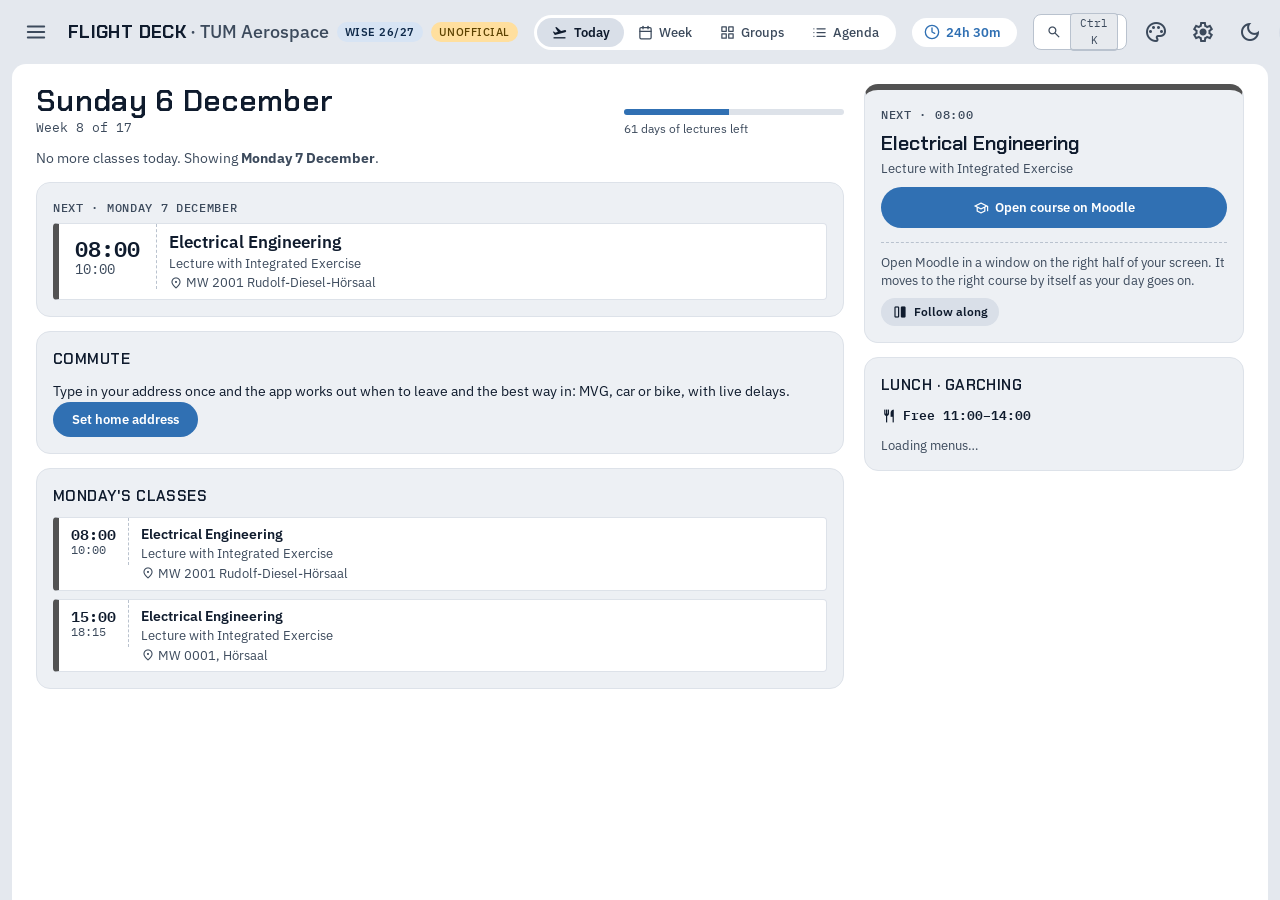
==== index.html @ c7319aaa "Add switchable app styles: Olympia '72, Orbit and Daylight Styles live in themes/, scoped to html[da" ====
<!DOCTYPE html>
<html lang="en">
<head>
  <meta charset="UTF-8">
  <meta name="viewport" content="width=device-width, initial-scale=1.0, viewport-fit=cover">
  <meta name="theme-color" content="#E4E8EE" media="(prefers-color-scheme: light)">
  <meta name="theme-color" content="#0B1220" media="(prefers-color-scheme: dark)">
  <title>Flight Deck · TUM Aerospace</title>
  <meta name="description" content="Unofficial, student-made schedule for TUM Aerospace 1st semester: TUMonline sync, live commute, Mensa and Moodle. Not affiliated with or endorsed by the Technical University of Munich.">
  <link rel="manifest" href="manifest.webmanifest">
  <link rel="icon" href="icon.svg" type="image/svg+xml">
  <link rel="apple-touch-icon" href="icon-192.png">
  <link rel="stylesheet" href="style.css">
  <link rel="stylesheet" href="themes/olympia.css">
  <link rel="stylesheet" href="themes/orbit.css">
  <link rel="stylesheet" href="themes/daylight.css">
  <script>
    // Apply the saved style and theme before first paint (app.js keeps them in sync afterwards)
    (function () {
      var fonts = {
        olympia: 'family=Hanken+Grotesk:wght@300;400;500;600;700;800',
        orbit: 'family=Syne:wght@500;600;700;800&family=Manrope:wght@400;500;600;700',
        daylight: 'family=Onest:wght@400;500;600;700;800'
      };
      var style = 'flightdeck', theme = null;
      try { style = localStorage.getItem('tum_calendar_style') || style; theme = localStorage.getItem('tum_calendar_theme'); } catch (e) {}
      if (!theme) theme = window.matchMedia && matchMedia('(prefers-color-scheme: dark)').matches ? 'dark' : 'light';
      document.documentElement.setAttribute('data-style', style);
      document.documentElement.setAttribute('data-theme', style === 'orbit' ? 'dark' : theme);
      if (fonts[style]) {
        var link = document.createElement('link');
        link.rel = 'stylesheet';
        link.href = 'https://fonts.googleapis.com/css2?' + fonts[style] + '&display=swap';
        link.setAttribute('data-style-fonts', style);
        document.head.appendChild(link);
      }
    })();
  </script>
  <!-- Chakra Petch (display), IBM Plex Sans (text), IBM Plex Mono (times) & Material Symbols -->
  <link rel="preconnect" href="https://fonts.googleapis.com">
  <link rel="preconnect" href="https://fonts.gstatic.com" crossorigin>
  <link href="https://fonts.googleapis.com/css2?family=Chakra+Petch:wght@500;600;700&family=IBM+Plex+Mono:wght@400;500;600&family=IBM+Plex+Sans:wght@400;500;600;700&display=swap" rel="stylesheet">
  <link rel="stylesheet" href="https://fonts.googleapis.com/css2?family=Material+Symbols+Outlined:opsz,wght,FILL,GRAD@20..48,100..700,0..1,-50..200" />
</head>
<body>

  <!-- Top App Bar -->
  <header class="app-header">
    <div class="header-left">
      <button class="icon-btn" id="toggleSidebarBtn" title="Main menu" aria-label="Toggle menu">
        <svg width="22" height="22" viewBox="0 0 24 24" fill="none" stroke="currentColor" stroke-width="2" stroke-linecap="round" stroke-linejoin="round">
          <line x1="3" y1="12" x2="21" y2="12"></line>
          <line x1="3" y1="6" x2="21" y2="6"></line>
          <line x1="3" y1="18" x2="21" y2="18"></line>
        </svg>
      </button>

      <div class="app-brand">
        <div class="app-title-group">
          <div class="app-title">
            <span class="app-title-text">Flight Deck<span class="title-extra"> · TUM Aerospace</span></span>
            <span class="semester-badge">WiSe 26/27</span>
            <span class="unofficial-badge" title="Student-made tool, not affiliated with or endorsed by TUM">Unofficial</span>
          </div>
          <div class="app-subtitle">B.Sc. Aerospace 1st Semester • Unofficial student planner, not affiliated with TUM</div>
        </div>
      </div>
    </div>

    <!-- Center View Switcher & Live Stats Pill -->
    <div class="header-center">
      <div class="view-tabs desktop-only">
        <button class="view-tab active" data-view="today">
          <span class="material-symbols-outlined icon-sm" aria-hidden="true">flight_takeoff</span>
          Today
        </button>
        <button class="view-tab" data-view="week">
          <svg width="15" height="15" viewBox="0 0 24 24" fill="none" stroke="currentColor" stroke-width="2" stroke-linecap="round" stroke-linejoin="round">
            <rect x="3" y="4" width="18" height="18" rx="2" ry="2"></rect>
            <line x1="16" y1="2" x2="16" y2="6"></line>
            <line x1="8" y1="2" x2="8" y2="6"></line>
            <line x1="3" y1="10" x2="21" y2="10"></line>
          </svg>
          Week
        </button>
        <button class="view-tab" data-view="matrix">
          <svg width="15" height="15" viewBox="0 0 24 24" fill="none" stroke="currentColor" stroke-width="2" stroke-linecap="round" stroke-linejoin="round">
            <rect x="3" y="3" width="7" height="7"></rect>
            <rect x="14" y="3" width="7" height="7"></rect>
            <rect x="14" y="14" width="7" height="7"></rect>
            <rect x="3" y="14" width="7" height="7"></rect>
          </svg>
          Groups
        </button>
        <button class="view-tab" data-view="agenda">
          <svg width="15" height="15" viewBox="0 0 24 24" fill="none" stroke="currentColor" stroke-width="2" stroke-linecap="round" stroke-linejoin="round">
            <line x1="8" y1="6" x2="21" y2="6"></line>
            <line x1="8" y1="12" x2="21" y2="12"></line>
            <line x1="8" y1="18" x2="21" y2="18"></line>
            <line x1="3" y1="6" x2="3.01" y2="6"></line>
            <line x1="3" y1="12" x2="3.01" y2="12"></line>
            <line x1="3" y1="18" x2="3.01" y2="18"></line>
          </svg>
          Agenda
        </button>
      </div>

      <button class="quick-stats-pill" id="quickStatsPill" type="button" title="Weekly class time · open summary" aria-label="Weekly class time, open summary">
        <div class="stats-time-highlight">
          <svg width="16" height="16" viewBox="0 0 24 24" fill="none" stroke="currentColor" stroke-width="2" stroke-linecap="round" stroke-linejoin="round">
            <circle cx="12" cy="12" r="10"></circle>
            <polyline points="12 6 12 12 16 14"></polyline>
          </svg>
          <span id="headerTotalHours">27h 30m</span>
        </div>
        <div class="stats-detail" id="headerSubStats">
          17 classes • 0h skipped
        </div>
      </button>
    </div>

    <!-- Right Action Buttons -->
    <div class="header-right">
      <button class="palette-btn desktop-only" id="paletteBtn" type="button" title="Search commands (Ctrl+K)">
        <span class="material-symbols-outlined icon-sm" aria-hidden="true">search</span><span class="pal-text">Jump to…</span><kbd>Ctrl K</kbd>
      </button>
      <button class="icon-btn" id="styleBtn" title="Change style" aria-label="Change style">
        <span class="material-symbols-outlined">palette</span>
      </button>
      <button class="icon-btn" id="settingsBtn" title="Settings" aria-label="Settings">
        <span class="material-symbols-outlined">settings</span>
      </button>
      <button class="icon-btn" id="themeToggleBtn" title="Toggle dark mode" aria-label="Toggle dark mode">
        <span class="material-symbols-outlined" id="themeIcon">dark_mode</span>
      </button>

      <button class="btn btn-outline" id="printBtn" title="Print or save as PDF">
        <svg width="15" height="15" viewBox="0 0 24 24" fill="none" stroke="currentColor" stroke-width="2" stroke-linecap="round" stroke-linejoin="round">
          <polyline points="6 9 6 2 18 2 18 9"></polyline>
          <path d="M6 18H4a2 2 0 0 1-2-2v-5a2 2 0 0 1 2-2h16a2 2 0 0 1 2 2v5a2 2 0 0 1-2 2h-2"></path>
          <rect x="6" y="14" width="12" height="8"></rect>
        </svg>
        <span class="btn-text">Print</span>
      </button>

      <button class="btn btn-primary" id="exportIcsBtn" title="Export .ics file to import into Google Calendar">
        <svg width="15" height="15" viewBox="0 0 24 24" fill="none" stroke="currentColor" stroke-width="2" stroke-linecap="round" stroke-linejoin="round">
          <path d="M21 15v4a2 2 0 0 1-2 2H5a2 2 0 0 1-2-2v-4"></path>
          <polyline points="7 10 12 15 17 10"></polyline>
          <line x1="12" y1="15" x2="12" y2="3"></line>
        </svg>
        <span class="btn-text">Export .ics</span>
      </button>
    </div>
  </header>

  <!-- App Body Layout -->
  <div class="app-body">
    <!-- Mobile Sidebar Backdrop Overlay -->
    <div class="sidebar-backdrop" id="sidebarBackdrop"></div>

    <!-- Left Sidebar: Controls & Calculator -->
    <aside class="app-sidebar collapsed" id="appSidebar">
      <div class="sidebar-content">

        <!-- Mobile Drawer Header -->
        <div class="sidebar-mobile-header">
          <div class="sidebar-mobile-title">
            <span class="material-symbols-outlined icon-sm">tune</span>
            Schedule Settings
          </div>
          <button class="icon-btn" id="closeSidebarBtn" title="Close menu" aria-label="Close menu">
            <span class="material-symbols-outlined">close</span>
          </button>
        </div>

        <!-- TUMonline connection -->
        <div class="side-card" data-tum-panel="compact"></div>

        <!-- Reset Schedule Action -->
        <div class="preset-section">
          <button class="btn btn-outline" id="resetScheduleBtn" title="Restore default settings and unskip all classes" style="width: 100%; justify-content: center; gap: 8px;">
            <span class="material-symbols-outlined icon-sm">restart_alt</span> Reset Schedule
          </button>
        </div>

        <!-- Live Time Calculator Card -->
        <div class="calculator-card">
          <div class="card-title">
            <span>Weekly Class Time</span>
            <svg width="16" height="16" viewBox="0 0 24 24" fill="none" stroke="currentColor" stroke-width="2" stroke-linecap="round" stroke-linejoin="round">
              <circle cx="12" cy="12" r="10"></circle>
              <polyline points="12 6 12 12 16 14"></polyline>
            </svg>
          </div>

          <div class="calc-headline">
            <span class="calc-hours-big" id="sideBigHours">27h 30m</span>
            <span class="calc-hours-unit">attending</span>
          </div>

          <div class="calc-substats">
            <div class="substat-item">
              <span class="substat-dot scheduled"></span>
              <span id="sideScheduledHours">27h 30m scheduled</span>
            </div>
            <div class="substat-item">
              <span class="substat-dot skipped"></span>
              <span id="sideSkippedHours">0h skipped</span>
            </div>
          </div>

          <!-- Color-coded course time share bar -->
          <div class="stacked-bar-container" id="courseStackedBar" title="Time distribution across courses">
            <!-- Dynamically populated -->
          </div>

          <p class="attendance-summary" id="attendanceSummary" hidden></p>

          <!-- Daily distribution pills -->
          <div class="day-hours-grid">
            <div class="day-hour-pill">
              <span class="day-hour-name">MON</span>
              <span class="day-hour-val" id="dayHours_Monday">5h 15m</span>
            </div>
            <div class="day-hour-pill">
              <span class="day-hour-name">TUE</span>
              <span class="day-hour-val" id="dayHours_Tuesday">6h 00m</span>
            </div>
            <div class="day-hour-pill">
              <span class="day-hour-name">WED</span>
              <span class="day-hour-val" id="dayHours_Wednesday">8h 00m</span>
            </div>
            <div class="day-hour-pill">
              <span class="day-hour-name">THU</span>
              <span class="day-hour-val" id="dayHours_Thursday">6h 45m</span>
            </div>
            <div class="day-hour-pill">
              <span class="day-hour-name">FRI</span>
              <span class="day-hour-val" id="dayHours_Friday">1h 30m</span>
            </div>
          </div>

          <!-- Campus location hint -->
          <div class="campus-notice-box">
            <svg width="16" height="16" viewBox="0 0 24 24" fill="none" stroke="currentColor" stroke-width="2" stroke-linecap="round" stroke-linejoin="round">
              <circle cx="12" cy="12" r="10"></circle>
              <line x1="12" y1="8" x2="12" y2="12"></line>
              <line x1="12" y1="16" x2="12.01" y2="16"></line>
            </svg>
            <div>
              <strong>Week shown:</strong> hours count the week open in the Week view, without cancelled sessions. Monday is in <em>Garching</em>, Tuesday to Friday in <em>Ottobrunn</em>.
            </div>
          </div>
        </div>

        <!-- Choose Your Groups Section -->
        <div>
          <div class="sidebar-section-title">
            <span>Choose Your Groups</span>
            <label style="font-size:11px; font-weight:normal; display:flex; align-items:center; gap:5px; cursor:pointer;" title="Show non-selected group slots as translucent ghost cards">
              <input type="checkbox" id="ghostGroupsToggle" checked>
              Show all options
            </label>
          </div>
          <div class="group-chooser-card" id="groupChoosersList">
            <!-- Dynamically populated with dropdowns for Math, Comp Foundations, CAD/TD, Mech -->
          </div>
        </div>

        <!-- Squad -->
        <div>
          <div class="sidebar-section-title"><span>Squad</span></div>
          <div class="side-card" id="squadPanel"></div>
        </div>

        <!-- Unofficial disclaimer -->
        <p class="unofficial-disclaimer">
          <strong>Unofficial tool.</strong> Made by a student; not affiliated with or endorsed by the Technical University of Munich. Times and rooms are copied from the published timetable PDF and may be outdated or wrong — always check TUMonline for the official schedule.
        </p>


      </div>
    </aside>

    <!-- Main Viewport -->
    <main class="calendar-main">
      <!-- Today dashboard -->
      <div class="today-view" id="todayContainer">
        <div class="today-main">
          <header class="today-head" id="todayHead"></header>
          <section class="today-hero" id="todayHero" hidden aria-label="Where you are in the day"></section>
          <section class="card alert-card" id="todayAlerts" hidden aria-label="Changes today"></section>
          <section class="card next-card" id="todayNext" aria-label="Next class"></section>
          <section class="card leave-card" id="todayLeave" aria-label="Commute"></section>
          <section class="card board-card" id="todayBoard" hidden aria-label="Live departures"></section>
          <section class="card" id="todayTimeline" aria-label="Classes of the day"></section>
        </div>
        <aside class="today-side">
          <section class="card moodle-card" id="todayMoodle" aria-label="Moodle for this class"></section>
          <section class="card lunch-card" id="todayLunch" aria-label="Lunch"></section>
        </aside>
      </div>

      <!-- Filled in just before printing; hidden on screen -->
      <div class="print-header" id="printHeader" aria-hidden="true"></div>

      <!-- Reminder that this is a generic week, not a live timetable -->
      <div class="schedule-notice" id="scheduleNotice" role="note">
        <span class="material-symbols-outlined schedule-notice-icon" aria-hidden="true">event_busy</span>
        <p class="schedule-notice-text">
          <strong>From the timetable PDF, not your live schedule.</strong>
          Holidays are left out, but cancellations and room changes aren't shown.
          <button class="link-btn" type="button" data-open-settings="set-tum">Connect TUMonline</button> to see them.
        </p>
        <button class="icon-btn schedule-notice-close" id="scheduleNoticeClose" type="button" title="Hide until your next visit" aria-label="Hide this notice until your next visit">
          <span class="material-symbols-outlined">close</span>
        </button>
      </div>


      <!-- Week View -->
      <div class="week-grid-container" id="weekViewContainer">
        <div class="week-toolbar" data-week-toolbar></div>
        <!-- Mobile Day Quick Navigation Bar -->
        <div class="mobile-day-bar" id="mobileDayBar" role="tablist" aria-label="Days of the week"></div>
        <div class="mobile-day-summary" id="mobileDaySummary"></div>

        <!-- Scrollable Time Area with Sticky Header -->
        <div class="calendar-scroll-area" id="calendarScrollArea">
          <div class="calendar-grid-wrapper">
            <!-- Sticky Week Day Headers -->
            <div class="calendar-days-header">
              <div class="time-ruler-corner">
                <span class="gmt-pill">GMT+2</span>
              </div>
              <div class="day-header-cell">
                <span class="day-name">MON</span>
                <span class="day-campus-chip garching"><span class="material-symbols-outlined icon-xs">directions_bus</span> Garching</span>
              </div>
              <div class="day-header-cell">
                <span class="day-name">TUE</span>
                <span class="day-campus-chip ottobrunn"><span class="material-symbols-outlined icon-xs">rocket_launch</span> Ottobrunn</span>
              </div>
              <div class="day-header-cell">
                <span class="day-name">WED</span>
                <span class="day-campus-chip ottobrunn"><span class="material-symbols-outlined icon-xs">rocket_launch</span> Ottobrunn</span>
              </div>
              <div class="day-header-cell">
                <span class="day-name">THU</span>
                <span class="day-campus-chip ottobrunn"><span class="material-symbols-outlined icon-xs">rocket_launch</span> Ottobrunn</span>
              </div>
              <div class="day-header-cell">
                <span class="day-name">FRI</span>
                <span class="day-campus-chip ottobrunn"><span class="material-symbols-outlined icon-xs">rocket_launch</span> Ottobrunn</span>
              </div>
            </div>

            <!-- Calendar Grid Body (Time Ruler + 5 Days Columns) -->
            <div class="calendar-grid-body">
              <!-- Left Hour Ruler (08:00 to 19:00) -->
              <div class="time-ruler">
                <div class="time-slot-label"><span class="time-slot-text">08:00</span></div>
                <div class="time-slot-label"><span class="time-slot-text">09:00</span></div>
                <div class="time-slot-label"><span class="time-slot-text">10:00</span></div>
                <div class="time-slot-label"><span class="time-slot-text">11:00</span></div>
                <div class="time-slot-label"><span class="time-slot-text">12:00</span></div>
                <div class="time-slot-label"><span class="time-slot-text">13:00</span></div>
                <div class="time-slot-label"><span class="time-slot-text">14:00</span></div>
                <div class="time-slot-label"><span class="time-slot-text">15:00</span></div>
                <div class="time-slot-label"><span class="time-slot-text">16:00</span></div>
                <div class="time-slot-label"><span class="time-slot-text">17:00</span></div>
                <div class="time-slot-label"><span class="time-slot-text">18:00</span></div>
                <div class="time-slot-label"><span class="time-slot-text">19:00</span></div>
              </div>

              <!-- Day Columns Grid -->
              <div class="days-grid" id="daysGrid">
                <!-- Columns and event cards dynamically rendered here -->
              </div>
            </div>
          </div>
        </div>
      </div>

      <!-- Group Matrix View -->
      <div class="group-matrix-view" id="groupMatrixContainer" style="display: none;">
        <div class="matrix-header">
          <h2 class="matrix-title">Choose your groups</h2>
          <p class="matrix-subtitle">
            Tap a group to switch to it. Overlaps are checked against the rest of your schedule.
          </p>
        </div>
        <section class="autopilot" id="autopilotPanel" aria-label="Autopilot group optimizer"></section>
        <!-- Dynamically rendered matrix blocks -->
      </div>

      <!-- Agenda View -->
      <div class="agenda-view" id="agendaContainer" style="display: none;">
        <!-- Dynamically rendered chronological list -->
      </div>

    </main>
  </div>

  <!-- Event Detail Modal -->
  <div class="modal-overlay" id="eventModal">
    <div class="modal-card">
      <div class="modal-drag-handle" aria-hidden="true"></div>
      <div class="modal-header-bar" id="modalHeaderBar"></div>
      <div class="modal-content">
        <div class="modal-top-row">
          <div>
            <h3 class="modal-event-title" id="modalEventTitle">Course Title</h3>
            <span class="modal-event-type" id="modalEventTypeBadge">Lecture</span>
            <button class="modal-link" id="modalGroupsLink" type="button" hidden>See all groups</button>
          </div>
          <button class="icon-btn" id="modalCloseBtn" aria-label="Close dialog">
            <svg width="20" height="20" viewBox="0 0 24 24" fill="none" stroke="currentColor" stroke-width="2" stroke-linecap="round" stroke-linejoin="round">
              <line x1="18" y1="6" x2="6" y2="18"></line>
              <line x1="6" y1="6" x2="18" y2="18"></line>
            </svg>
          </button>
        </div>

        <div class="modal-info-list">
          <div class="modal-info-row">
            <svg class="modal-info-icon" viewBox="0 0 24 24" fill="none" stroke="currentColor" stroke-width="2">
              <circle cx="12" cy="12" r="10"></circle>
              <polyline points="12 6 12 12 16 14"></polyline>
            </svg>
            <div class="modal-info-text">
              <span class="modal-info-label">Date & Time</span>
              <span id="modalTimeInfo">Monday, 08:00 – 10:00 (120 min)</span>
            </div>
          </div>

          <div class="modal-info-row" id="modalRoomRow">
            <svg class="modal-info-icon" viewBox="0 0 24 24" fill="none" stroke="currentColor" stroke-width="2">
              <path d="M21 10c0 7-9 13-9 13s-9-6-9-13a9 9 0 0 1 18 0z"></path>
              <circle cx="12" cy="10" r="3"></circle>
            </svg>
            <div class="modal-info-text">
              <span class="modal-info-label">Room & Campus</span>
              <span id="modalRoomInfo">MW 2001 Rudolf-Diesel-Hörsaal</span>
              <small style="color:var(--text-secondary);" id="modalCampusInfo">Garching Campus</small>
            </div>
          </div>

          <div class="modal-info-row">
            <svg class="modal-info-icon" viewBox="0 0 24 24" fill="none" stroke="currentColor" stroke-width="2">
              <path d="M20 21v-2a4 4 0 0 0-4-4H8a4 4 0 0 0-4 4v2"></path>
              <circle cx="12" cy="7" r="4"></circle>
            </svg>
            <div class="modal-info-text">
              <span class="modal-info-label">Lecturer / Instructor</span>
              <span id="modalLecturerInfo">Prof. Herzog</span>
            </div>
          </div>

          <div class="modal-info-row" id="modalMoodleRow">
            <a id="modalMoodleLink" class="modal-moodle-card" href="#" target="_blank" rel="noopener">
              <span class="modal-moodle-icon" aria-hidden="true"><span class="material-symbols-outlined">school</span></span>
              <span class="modal-moodle-text">
                <span class="modal-moodle-title">Moodle course page</span>
                <span class="modal-moodle-sub">Slides, exercise sheets &amp; announcements</span>
              </span>
              <span class="material-symbols-outlined modal-moodle-arrow" aria-hidden="true">open_in_new</span>
            </a>
          </div>

          <p class="modal-check-note" id="modalCheckNote">
            <span class="material-symbols-outlined icon-sm" aria-hidden="true">event_busy</span>
            <span>Check TUMonline before you go: this slot may be cancelled, moved or fall on a holiday.</span>
          </p>

          <div class="modal-info-row" id="modalConflictRow" style="display:none;">
            <!-- Overlap alert injected dynamically -->
          </div>
        </div>

        <!-- Alternative-group picker (shown when an "other group" card is opened) -->
        <div class="modal-choices" id="modalChoices"></div>
      </div>

      <div class="modal-actions">
        <button class="btn btn-outline" id="modalSkipBtn">
          Skip this class
        </button>
      </div>
    </div>
  </div>

  <!-- Mobile Bottom Navigation Bar (Material Design 3) -->
  <nav class="mobile-bottom-nav" id="mobileBottomNav" aria-label="Mobile Navigation">
    <button class="mobile-nav-item active" data-view="today" aria-label="Today">
      <div class="mobile-nav-icon"><span class="material-symbols-outlined" aria-hidden="true">flight_takeoff</span></div>
      <span class="mobile-nav-label">Today</span>
    </button>
    <button class="mobile-nav-item" data-view="week" aria-label="Week Grid">
      <div class="mobile-nav-icon">
        <svg width="22" height="22" viewBox="0 0 24 24" fill="none" stroke="currentColor" stroke-width="2" stroke-linecap="round" stroke-linejoin="round">
          <rect x="3" y="4" width="18" height="18" rx="2" ry="2"></rect>
          <line x1="16" y1="2" x2="16" y2="6"></line>
          <line x1="8" y1="2" x2="8" y2="6"></line>
          <line x1="3" y1="10" x2="21" y2="10"></line>
        </svg>
      </div>
      <span class="mobile-nav-label">Week</span>
    </button>
    <button class="mobile-nav-item" data-view="matrix" aria-label="Choose groups">
      <div class="mobile-nav-icon">
        <svg width="22" height="22" viewBox="0 0 24 24" fill="none" stroke="currentColor" stroke-width="2" stroke-linecap="round" stroke-linejoin="round">
          <rect x="3" y="3" width="7" height="7"></rect>
          <rect x="14" y="3" width="7" height="7"></rect>
          <rect x="14" y="14" width="7" height="7"></rect>
          <rect x="3" y="14" width="7" height="7"></rect>
        </svg>
      </div>
      <span class="mobile-nav-label">Groups</span>
    </button>
    <button class="mobile-nav-item" data-view="agenda" aria-label="Weekly Agenda">
      <div class="mobile-nav-icon">
        <svg width="22" height="22" viewBox="0 0 24 24" fill="none" stroke="currentColor" stroke-width="2" stroke-linecap="round" stroke-linejoin="round">
          <line x1="8" y1="6" x2="21" y2="6"></line>
          <line x1="8" y1="12" x2="21" y2="12"></line>
          <line x1="8" y1="18" x2="21" y2="18"></line>
          <line x1="3" y1="6" x2="3.01" y2="6"></line>
          <line x1="3" y1="12" x2="3.01" y2="12"></line>
          <line x1="3" y1="18" x2="3.01" y2="18"></line>
        </svg>
      </div>
      <span class="mobile-nav-label">Agenda</span>
    </button>
  </nav>

  <!-- Toast Notification Container -->
  <div class="toast-container" id="toastContainer"></div>

  <!-- Settings sheet -->
  <dialog class="sheet" id="settingsDialog" aria-labelledby="settingsTitle">
    <form method="dialog" class="sheet-head">
      <h2 id="settingsTitle">Settings</h2>
      <button class="icon-btn" aria-label="Close settings"><span class="material-symbols-outlined">close</span></button>
    </form>
    <div class="sheet-body">
      <section class="set-section" id="set-look">
        <h3>Style</h3>
        <div class="style-picker" id="stylePicker" role="radiogroup" aria-label="App style"></div>
      </section>

      <section class="set-section" id="set-tum">
        <h3>TUMonline</h3>
        <div data-tum-panel="full"></div>
      </section>

      <section class="set-section" id="set-commute">
        <h3>Commute</h3>
        <label class="field">
          <span>Home address</span>
          <input id="homeSearch" type="search" placeholder="Street and number, or a stop" autocomplete="off" spellcheck="false">
        </label>
        <div class="result-list" id="homeResults" role="listbox" aria-label="Address suggestions"></div>
        <p class="home-current" id="homeCurrent"></p>
        <fieldset class="field-row">
          <legend>Compare</legend>
          <label class="check"><input type="checkbox" id="mode-mvg"> MVG</label>
          <label class="check"><input type="checkbox" id="mode-car"> Car</label>
          <label class="check"><input type="checkbox" id="mode-bike"> Bike</label>
        </fieldset>
        <p class="field-note" id="roadModesNote">Car and bike times with live traffic need the Worker below, with a TomTom key.</p>
        <label class="field field-inline">
          <span>Be at the room</span>
          <input id="arriveEarly" type="number" min="0" max="30" inputmode="numeric"> <span>min early</span>
        </label>
      </section>

      <section class="set-section" id="set-mensa">
        <h3>Mensa</h3>
        <label class="field">
          <span>Diet</span>
          <select id="dietSelect">
            <option value="all">Everything</option>
            <option value="vegetarian">Vegetarian</option>
            <option value="vegan">Vegan</option>
            <option value="nopork">No pork</option>
          </select>
        </label>
        <label class="field">
          <span>Favourite dishes</span>
          <input id="favouritesInput" placeholder="schnitzel, curry, tiramisu">
        </label>
        <p class="field-note">Favourites are starred, and you'll see which day they're on next.</p>
      </section>

      <section class="set-section" id="set-live">
        <h3>Worker</h3>
        <p class="field-note">Your own free Cloudflare Worker (see README) adds Mensa Ottobrunn's menu, car and bike times with live traffic, and a calendar subscription with "leave now" alerts.</p>
        <label class="field">
          <span>Worker URL</span>
          <input id="workerUrlInput" type="url" placeholder="https://tum-flight-deck.you.workers.dev" spellcheck="false">
        </label>
        <div id="feedPanel"></div>
      </section>

      <section class="set-section" id="set-notify">
        <h3>Reminders</h3>
        <p class="field-note" id="notifyStatus"></p>
        <button class="btn btn-outline btn-sm" type="button" id="notifyBtn">Turn on reminders</button>
      </section>

      <section class="set-section" id="set-you">
        <h3>You</h3>
        <label class="field">
          <span>Name on your squad link</span>
          <input id="nameInput" maxlength="40" placeholder="First name">
        </label>
      </section>
    </div>
  </dialog>

  <!-- Command palette -->
  <dialog class="palette" id="paletteDialog" aria-label="Command palette">
    <input type="search" placeholder="Jump to a view, course, room or group…" aria-controls="paletteList" autocomplete="off" spellcheck="false">
    <ul id="paletteList" role="listbox"></ul>
    <p class="palette-foot"><kbd>↑</kbd><kbd>↓</kbd> move · <kbd>Enter</kbd> run · <kbd>1–4</kbd> views · <kbd>←</kbd><kbd>→</kbd> weeks</p>
  </dialog>

  <!-- Scripts: data and pure logic first, then UI -->
  <script src="data.js"></script>
  <script src="calendar.js"></script>
  <script src="services.js"></script>
  <script src="optimizer.js"></script>
  <script src="squad.js"></script>
  <script src="settings.js"></script>
  <script src="today.js"></script>
  <script src="palette.js"></script>
  <script src="app.js"></script>
</body>
</html>
---- style.css ----
/* ==========================================================================
   "Flight Deck" theme for the TUM Aerospace schedule
   Instrument-panel greys and ink, TUM blue for action, caution amber for
   anything that needs you (conflicts, changes, "leave now"). Classes are
   flight progress strips; transit is a split-flap departure board.
   Chakra Petch (display, sparingly), IBM Plex Sans (text), IBM Plex Mono (times).
   ========================================================================== */

:root {
  /* M3 Colour Roles - Light */
  --md-primary: #3070B3;
  --md-primary-hover: #245C98;
  --md-on-primary: #FFFFFF;
  --md-primary-container: #D7E4F4;
  --md-on-primary-container: #0F2A4A;

  --md-secondary-container: #D9DFE8;
  --md-on-secondary-container: #0F1B2D;

  --md-success: #2E6B30;
  --md-success-container: #C8EFC0;
  --md-on-success-container: #1E5321;

  --md-warning: #7A5900;
  --md-warning-container: #FFDF9E;
  --md-on-warning-container: #5C4200;

  --md-error: #BA1A1A;
  --md-on-error: #FFFFFF;
  --md-error-container: #FFDAD6;
  --md-on-error-container: #93000A;

  /* Surfaces & Borders (tonal surface containers) */
  --bg-page: #E4E8EE;
  --bg-surface: #FFFFFF;
  --bg-sidebar: #EDF0F4;
  --bg-header: #E4E8EE;
  --bg-chrome: #E4E8EE;
  --surface-high: #E7EAEE;
  --bg-hover: rgba(48, 112, 179, 0.08);
  --bg-pressed: rgba(48, 112, 179, 0.14);
  --border-light: #B9C2CE;
  --border-subtle: #DDE2E9;
  --border-focus: #3070B3;
  --inverse-surface: #0F1B2D;
  --inverse-on-surface: #EFF0F7;
  --inverse-primary: #A8C8FF;
  --scrim: rgba(25, 28, 32, 0.4);

  /* Typography Colors */
  --text-primary: #0F1B2D;
  --text-secondary: #3C4A5C;
  --text-tertiary: #6B778A;
  --text-link: #3070B3;

  /* Skipped and Ghost cards */
  --card-skipped-bg: #EEF1F4;
  --card-ghost-bg: #FFFFFF;
  --event-badge-bg: rgba(255, 255, 255, 0.7);

  /* Course Color Tokens (Light Mode - Soft Pastels with WCAG AAA Contrast) */
  --c-math-lecture: #D5E8C8;
  --c-math-exercise: #EDF5E7;
  --c-math-text: #1B3B0C;
  --c-math-border: #548235;

  --c-mech-lecture: #C2D2ED;
  --c-mech-exercise: #DDE6F5;
  --c-mech-text: #0F2440;
  --c-mech-border: #305496;

  --c-cf-lecture: #FFE8A3;
  --c-cf-exercise: #FFF2C6;
  --c-cf-text: #402A00;
  --c-cf-border: #B8860B;

  --c-ee-lecture: #D9D9D9;
  --c-ee-exercise: #ECECEC;
  --c-ee-text: #1A1A1A;
  --c-ee-border: #525252;

  --c-cad-lecture: #FFB8B8;
  --c-cad-exercise: #FFE2E2;
  --c-cad-text: #4D0505;
  --c-cad-border: #C00000;

  --c-aero_mat-lecture: #DFD8EC;
  --c-aero_mat-exercise: #EDE8F5;
  --c-aero_mat-text: #2C114D;
  --c-aero_mat-border: #7030A0;

  --c-intro_aero-lecture: #FDEEE5;
  --c-intro_aero-exercise: #FDF3ED;
  --c-intro_aero-text: #4E2400;
  --c-intro_aero-border: #C65911;

  /* Elevations (M3 leans on surface tone; shadows stay soft) */
  --shadow-1: 0 1px 2px rgba(25, 28, 32, 0.10), 0 1px 3px 1px rgba(25, 28, 32, 0.06);
  --shadow-2: 0 2px 4px rgba(25, 28, 32, 0.10), 0 4px 10px 2px rgba(25, 28, 32, 0.08);
  --shadow-modal: 0 8px 24px rgba(25, 28, 32, 0.14), 0 2px 6px rgba(25, 28, 32, 0.08);

  /* Dimensions */
  --header-height: 64px;
  --sidebar-width: 330px;
  --hour-height: 56px;
  --day-header-height: 64px;
  --time-col-width: 58px;
  --bottom-nav-height: 60px;

  /* Radii (M3 shape scale) */
  --radius-xs: 4px;
  --radius-sm: 8px;
  --radius-md: 10px;
  --radius-lg: 14px;
  --radius-pill: 9999px;

  --font-family: "IBM Plex Sans", system-ui, -apple-system, "Segoe UI", Helvetica, Arial, sans-serif;
  --font-display: "Chakra Petch", "IBM Plex Sans", system-ui, sans-serif;
  --font-mono: "IBM Plex Mono", ui-monospace, "SFMono-Regular", Menlo, monospace;

  /* Flight Deck accents */
  --fd-ink: #0F1B2D;
  --fd-amber: #F2A900;
  --fd-amber-soft: #FFF1C7;
  --fd-on-amber: #4A3300;
  --fd-red: #D64545;
  --fd-red-soft: #FBE1E1;
  --fd-green: #2E7D4F;
  --fd-green-soft: #DDF1E4;
  --fd-board: #0F1B2D;
  --fd-board-cell: #1A2940;
  --fd-board-text: #F5F1E6;
}

[data-theme="dark"] {
  color-scheme: dark;

  /* M3 Colour Roles - Dark */
  --md-primary: #7FB2E8;
  --md-primary-hover: #A3C8F0;
  --md-on-primary: #06203D;
  --md-primary-container: #1B3A5E;
  --md-on-primary-container: #D7E4F4;

  --md-secondary-container: #1E2A3D;
  --md-on-secondary-container: #E6EBF2;

  --md-success: #9AD58F;
  --md-success-container: #14501A;
  --md-on-success-container: #C8EFC0;

  --md-warning: #F5BF48;
  --md-warning-container: #5C4200;
  --md-on-warning-container: #FFDF9E;

  --md-error: #FFB4AB;
  --md-on-error: #690005;
  --md-error-container: #93000A;
  --md-on-error-container: #FFDAD6;

  /* Surfaces & Borders */
  --bg-page: #0B1220;
  --bg-surface: #111A2A;
  --bg-sidebar: #0E1626;
  --bg-header: #0B1220;
  --bg-chrome: #0B1220;
  --surface-high: #1A2538;
  --bg-hover: rgba(168, 200, 255, 0.08);
  --bg-pressed: rgba(168, 200, 255, 0.14);
  --border-light: #2C3A50;
  --border-subtle: #1C2738;
  --border-focus: #7FB2E8;
  --inverse-surface: #E2E2E9;
  --inverse-on-surface: #2E3036;
  --inverse-primary: #3070B3;
  --scrim: rgba(0, 0, 0, 0.6);

  /* Typography Colors */
  --text-primary: #E6EBF2;
  --text-secondary: #A9B4C4;
  --text-tertiary: #7A8699;
  --text-link: #7FB2E8;

  /* Skipped and Ghost cards */
  --card-skipped-bg: #141E30;
  --card-ghost-bg: #111A2A;
  --event-badge-bg: rgba(0, 0, 0, 0.35);

  /* Course Color Tokens (Dark Mode - dark tinted fills, pastel text, tonal accents) */
  --c-math-lecture: #20351b;
  --c-math-exercise: #182814;
  --c-math-text: #d5e8c8;
  --c-math-border: #9AD58F;

  --c-mech-lecture: #1b2a40;
  --c-mech-exercise: #152030;
  --c-mech-text: #c2d2ed;
  --c-mech-border: #A8C8FF;

  --c-cf-lecture: #3b2e0e;
  --c-cf-exercise: #2c230a;
  --c-cf-text: #ffe8a3;
  --c-cf-border: #F5BF48;

  --c-ee-lecture: #2E3036;
  --c-ee-exercise: #232529;
  --c-ee-text: #E2E2E9;
  --c-ee-border: #C4C6D0;

  --c-cad-lecture: #3e1b1b;
  --c-cad-exercise: #2f1414;
  --c-cad-text: #ffb8b8;
  --c-cad-border: #FFB4AB;

  --c-aero_mat-lecture: #2d223c;
  --c-aero_mat-exercise: #221a2e;
  --c-aero_mat-text: #dfd8ec;
  --c-aero_mat-border: #D7BAFF;

  --c-intro_aero-lecture: #3d2618;
  --c-intro_aero-exercise: #2e1d12;
  --c-intro_aero-text: #fdeee5;
  --c-intro_aero-border: #FFB68A;

  /* Elevations */
  --shadow-1: 0 1px 2px rgba(0, 0, 0, 0.4), 0 1px 3px 1px rgba(0, 0, 0, 0.2);
  --shadow-2: 0 2px 6px rgba(0, 0, 0, 0.45), 0 4px 10px 2px rgba(0, 0, 0, 0.25);
  --shadow-modal: 0 8px 24px rgba(0, 0, 0, 0.5), 0 2px 6px rgba(0, 0, 0, 0.3);

  --fd-amber: #FFC24A;
  --fd-amber-soft: #3A2C08;
  --fd-on-amber: #FFE4A3;
  --fd-red: #FF7A7A;
  --fd-red-soft: #3A1518;
  --fd-green: #6FD39A;
  --fd-green-soft: #12301F;
  --fd-board: #060B14;
  --fd-board-cell: #121D30;
}

/* Reset & Basics */
*, *::before, *::after {
  box-sizing: border-box;
  margin: 0;
  padding: 0;
}

body {
  font-family: var(--font-family);
  background-color: var(--bg-page);
  color: var(--text-primary);
  line-height: 1.5;
  font-size: 14px;
  overflow: hidden;
  height: 100vh;
  height: 100dvh;
  display: flex;
  flex-direction: column;
  -webkit-font-smoothing: antialiased;
  touch-action: manipulation;
}

/* App Header */
.app-header {
  height: var(--header-height);
  background: var(--bg-chrome);
  display: flex;
  align-items: center;
  justify-content: space-between;
  padding: 0 16px;
  gap: 16px;
  z-index: 50;
  flex-shrink: 0;
}

.header-left {
  display: flex;
  align-items: center;
  gap: 12px;
}

.icon-btn {
  background: transparent;
  border: none;
  cursor: pointer;
  width: 40px;
  height: 40px;
  border-radius: var(--radius-pill);
  display: inline-flex;
  align-items: center;
  justify-content: center;
  color: var(--text-secondary);
  transition: background-color 0.15s ease, color 0.15s ease;
}

.icon-btn[hidden] {
  display: none;
}

.icon-btn:hover {
  background-color: var(--bg-hover);
  color: var(--text-primary);
}

.icon-btn:active {
  background-color: var(--bg-pressed);
}

.app-brand {
  display: flex;
  align-items: center;
  gap: 10px;
  user-select: none;
}

.app-title-group {
  display: flex;
  flex-direction: column;
}

.app-title {
  white-space: nowrap;
  font-size: 18px;
  font-weight: 600;
  color: var(--text-primary);
  letter-spacing: -0.2px;
  display: flex;
  align-items: center;
  gap: 8px;
}

.semester-badge {
  font-size: 11px;
  font-weight: 600;
  color: var(--md-on-primary-container);
  background: var(--md-primary-container);
  padding: 2px 8px;
  border-radius: var(--radius-pill);
  text-transform: uppercase;
  letter-spacing: 0.5px;
}

.unofficial-badge {
  font-size: 11px;
  font-weight: 500;
  color: var(--md-on-warning-container);
  background: var(--md-warning-container);
  padding: 2px 8px;
  border-radius: var(--radius-pill);
  text-transform: uppercase;
  letter-spacing: 0.5px;
  white-space: nowrap;
  cursor: help;
}

.unofficial-disclaimer {
  margin: 0;
  padding: 10px 12px;
  font-size: 11.5px;
  line-height: 1.5;
  color: var(--text-secondary);
  border: 1px dashed var(--border-light);
  border-radius: var(--radius-sm);
}

.unofficial-disclaimer strong {
  color: var(--text-primary);
}

.app-subtitle {
  font-size: 12px;
  color: var(--text-secondary);
}

/* Header Middle - View Nav & Stats pill */
.header-center {
  display: flex;
  align-items: center;
  gap: 16px;
}

.view-tabs {
  display: flex;
  background: var(--bg-surface);
  border-radius: var(--radius-pill);
  padding: 3px;
}

.view-tab {
  border: none;
  background: transparent;
  padding: 6px 14px;
  font-size: 13px;
  font-weight: 500;
  color: var(--text-secondary);
  border-radius: var(--radius-pill);
  cursor: pointer;
  display: flex;
  align-items: center;
  gap: 6px;
  font-family: inherit;
  transition: all 0.15s ease;
}

.view-tab:hover {
  color: var(--text-primary);
}

.view-tab.active {
  background: var(--md-secondary-container);
  color: var(--md-on-secondary-container);
  font-weight: 600;
}

.quick-stats-pill {
  font-family: inherit;
  color: var(--text-primary);
  cursor: pointer;
  white-space: nowrap;
  display: flex;
  align-items: center;
  gap: 10px;
  background: var(--bg-surface);
  border: none;
  border-radius: var(--radius-pill);
  padding: 6px 16px 6px 12px;
  font-size: 13px;
  font-variant-numeric: tabular-nums;
}

.stats-time-highlight {
  font-weight: 600;
  color: var(--md-primary);
  display: flex;
  align-items: center;
  gap: 6px;
}

.stats-detail {
  color: var(--text-secondary);
  font-size: 12px;
  border-left: 1px solid var(--border-light);
  padding-left: 10px;
}

/* Header Right - Actions */
.header-right {
  display: flex;
  align-items: center;
  gap: 10px;
}

.btn {
  white-space: nowrap;
  display: inline-flex;
  align-items: center;
  gap: 6px;
  padding: 8px 18px;
  border-radius: var(--radius-pill);
  font-size: 13px;
  font-weight: 600;
  cursor: pointer;
  transition: all 0.15s ease;
  border: 1px solid transparent;
  user-select: none;
  font-family: inherit;
}

.btn-primary {
  background: var(--md-primary);
  color: var(--md-on-primary);
}

.btn-primary:hover {
  background: var(--md-primary-hover);
  box-shadow: var(--shadow-1);
}

/* Tonal button (M3 filled-tonal) */
.btn-outline {
  background: var(--md-secondary-container);
  color: var(--md-on-secondary-container);
}

.btn-outline:hover {
  box-shadow: var(--shadow-1);
  background: color-mix(in srgb, var(--md-on-secondary-container) 8%, var(--md-secondary-container));
}

.btn-sm {
  padding: 5px 10px;
  font-size: 12px;
}

.btn-text {
  background: transparent;
  border: none;
  color: var(--text-secondary);
}

.btn-text:hover {
  background: var(--bg-hover);
  color: var(--text-primary);
}

/* Label spans inside a button take the button's colour */
.btn .btn-text {
  color: inherit;
}

/* App Body Layout */
.app-body {
  display: flex;
  flex: 1;
  overflow: hidden;
  position: relative;
  min-height: 0;
  height: calc(100vh - var(--header-height));
  height: calc(100dvh - var(--header-height));
  background: var(--bg-chrome);
}

/* Left Sidebar */
.app-sidebar {
  width: var(--sidebar-width);
  background: var(--bg-chrome);
  display: flex;
  flex-direction: column;
  overflow-y: auto;
  flex-shrink: 0;
  transition: transform 0.25s ease, margin-left 0.25s ease;
  z-index: 40;
}

.app-sidebar.collapsed {
  margin-left: calc(-1 * var(--sidebar-width));
}

.sidebar-content {
  padding: 16px;
  display: flex;
  flex-direction: column;
  gap: 20px;
}

/* Preset Picker */
.preset-section {
  display: flex;
  flex-direction: column;
  gap: 8px;
}

.preset-btn-container {
  display: flex;
  gap: 8px;
  flex-wrap: wrap;
}

/* Material Symbols icon font */
.material-symbols-outlined {
  font-family: 'Material Symbols Outlined';
  font-weight: normal;
  font-style: normal;
  font-size: 18px;
  line-height: 1;
  letter-spacing: normal;
  text-transform: none;
  display: inline-flex;
  align-items: center;
  justify-content: center;
  white-space: nowrap;
  word-wrap: normal;
  direction: ltr;
  -webkit-font-feature-settings: 'liga';
  -webkit-font-smoothing: antialiased;
  vertical-align: middle;
}

.material-symbols-outlined.icon-xs {
  font-size: 14px;
}

.material-symbols-outlined.icon-sm {
  font-size: 16px;
}

.material-symbols-outlined.icon-md {
  font-size: 20px;
}

.preset-chip {
  padding: 6px 12px;
  background: transparent;
  border: 1px solid var(--border-light);
  border-radius: var(--radius-sm);
  font-family: inherit;
  font-size: 12px;
  font-weight: 500;
  color: var(--text-primary);
  cursor: pointer;
  transition: all 0.15s ease;
  display: inline-flex;
  align-items: center;
  gap: 6px;
}

.preset-chip:hover {
  background: var(--md-secondary-container);
  color: var(--md-on-secondary-container);
  border-color: transparent;
}

/* Live Time Calculator Card */
.calculator-card {
  background: var(--bg-surface);
  border-radius: var(--radius-md);
  padding: 16px;
  display: flex;
  flex-direction: column;
  gap: 12px;
}

.card-title {
  font-size: 13px;
  font-weight: 600;
  color: var(--text-secondary);
  text-transform: uppercase;
  letter-spacing: 0.08em;
  display: flex;
  align-items: center;
  justify-content: space-between;
}

.calc-headline {
  display: flex;
  align-items: baseline;
  gap: 8px;
}

.calc-hours-big {
  font-size: 28px;
  font-weight: 700;
  color: var(--md-primary);
  line-height: 1;
  letter-spacing: -0.02em;
  font-variant-numeric: tabular-nums;
}

.calc-hours-unit {
  font-size: 13px;
  color: var(--text-secondary);
  font-weight: 500;
}

.calc-substats {
  display: flex;
  gap: 12px;
  font-size: 12px;
}

.substat-item {
  display: flex;
  align-items: center;
  gap: 4px;
}

.substat-dot {
  width: 8px;
  height: 8px;
  border-radius: var(--radius-pill);
}

.substat-dot.scheduled {
  background: var(--md-primary);
}

.substat-dot.skipped {
  background: var(--md-error);
}

.stacked-bar-container {
  height: 8px;
  background: var(--border-subtle);
  border-radius: var(--radius-pill);
  display: flex;
  overflow: hidden;
  gap: 1px;
}

.stacked-bar-segment {
  height: 100%;
  transition: width 0.3s ease;
}

/* Campus Warning Notice */
.campus-notice-box {
  background: var(--md-warning-container);
  border-radius: var(--radius-sm);
  padding: 10px 12px;
  font-size: 12px;
  color: var(--md-on-warning-container);
  display: flex;
  gap: 8px;
  line-height: 1.4;
}

.campus-notice-box svg {
  flex-shrink: 0;
  color: var(--md-warning);
}

/* Day Hours Pills */
.day-hours-grid {
  display: grid;
  grid-template-columns: repeat(5, 1fr);
  gap: 4px;
}

.day-hour-pill {
  background: var(--bg-surface);
  border-radius: var(--radius-sm);
  padding: 6px 2px;
  text-align: center;
  display: flex;
  flex-direction: column;
  gap: 2px;
}

.day-hour-name {
  font-size: 10px;
  font-weight: 600;
  color: var(--text-secondary);
}

.day-hour-val {
  font-size: 11px;
  font-weight: 600;
  color: var(--text-primary);
  font-variant-numeric: tabular-nums;
}

/* Group Chooser Accordion/Section */
.sidebar-section-title {
  font-size: 14px;
  font-weight: 600;
  color: var(--text-primary);
  display: flex;
  align-items: center;
  justify-content: space-between;
  margin-bottom: 8px;
}

.group-chooser-card {
  border-radius: var(--radius-md);
  background: var(--bg-surface);
  overflow: hidden;
  display: flex;
  flex-direction: column;
}

.group-course-item {
  border-bottom: 1px solid var(--border-subtle);
  padding: 10px 12px;
  display: flex;
  flex-direction: column;
  gap: 6px;
}

.group-course-item:last-child {
  border-bottom: none;
}

.group-course-header {
  display: flex;
  align-items: center;
  justify-content: space-between;
}

.group-course-title {
  font-size: 13px;
  font-weight: 600;
  color: var(--text-primary);
  display: flex;
  align-items: center;
  gap: 6px;
}

.course-color-indicator {
  width: 10px;
  height: 10px;
  border-radius: 3px;
  flex-shrink: 0;
}

.group-select {
  width: 100%;
  padding: 6px 10px;
  border: 1px solid var(--border-light);
  border-radius: var(--radius-sm);
  background: var(--bg-surface);
  font-size: 12px;
  font-family: inherit;
  color: var(--text-primary);
  outline: none;
  cursor: pointer;
  transition: border-color 0.15s ease;
}

.group-select option {
  background: var(--bg-surface);
  color: var(--text-primary);
}

.group-select:focus {
  border-color: var(--md-primary);
  box-shadow: 0 0 0 1px var(--md-primary);
}

.group-select option.conflict {
  color: var(--md-error);
}

.group-active-info {
  font-size: 11px;
  color: var(--text-secondary);
  display: flex;
  align-items: center;
  justify-content: space-between;
}

.conflict-warning-tag {
  color: var(--md-on-error-container);
  background: var(--md-error-container);
  padding: 1px 6px;
  border-radius: var(--radius-pill);
  font-weight: 500;
  display: inline-flex;
  align-items: center;
  gap: 4px;
}


/* Main Calendar View Area */
.calendar-main {
  flex: 1;
  display: flex;
  flex-direction: column;
  background: var(--bg-surface);
  /* Inset content pane: rounded top corners, gap to the window edges */
  margin: 0 12px;
  border-radius: var(--radius-lg) var(--radius-lg) 0 0;
  overflow: hidden;
  position: relative;
  min-height: 0;
  height: 100%;
}

/* Generic-week notice (top of the calendar pane) */
.schedule-notice {
  display: flex;
  align-items: flex-start;
  gap: 10px;
  flex-shrink: 0;
  margin: 10px 12px 2px;
  padding: 10px 6px 10px 14px;
  border-radius: var(--radius-md);
  background: var(--md-warning-container);
  color: var(--md-on-warning-container);
  font-size: 13px;
  line-height: 1.45;
}

.schedule-notice[hidden] {
  display: none;
}

.schedule-notice-icon {
  font-size: 20px;
  margin-top: 1px;
}

.schedule-notice-text {
  flex: 1;
  min-width: 0;
  margin: 3px 0 0;
}

.schedule-notice a {
  color: inherit;
  font-weight: 600;
  text-decoration: underline;
  text-underline-offset: 2px;
}

.schedule-notice .schedule-notice-close {
  width: 32px;
  height: 32px;
  flex-shrink: 0;
  color: inherit;
}

.schedule-notice .schedule-notice-close:hover {
  color: inherit;
  background: color-mix(in srgb, currentColor 10%, transparent);
}

/* Week Grid Container */
.week-grid-container {
  display: flex;
  flex-direction: column;
  flex: 1;
  min-height: 0;
  height: 100%;
  overflow: hidden;
}

/* Day Header Bar */
/* Scrollable Time Area with Sticky Header */
.calendar-scroll-area {
  flex: 1;
  overflow: auto;
  position: relative;
  background: var(--bg-surface);
  scrollbar-width: thin;
  scrollbar-color: var(--border-light) transparent;
}

.calendar-grid-wrapper {
  min-width: calc(var(--time-col-width) + 140px * 5);
  display: flex;
  flex-direction: column;
}

/* Day Header Bar */
.calendar-days-header {
  position: sticky;
  top: 0;
  display: flex;
  border-bottom: 1px solid var(--border-subtle);
  background: var(--bg-surface);
  flex-shrink: 0;
  z-index: 30;
}

.time-ruler-corner {
  width: var(--time-col-width);
  flex-shrink: 0;
  display: flex;
  align-items: flex-end;
  justify-content: flex-end;
  padding: 0 8px 12px 0;
  background: var(--bg-surface);
  position: sticky;
  left: 0;
  z-index: 35;
}

.gmt-pill {
  font-size: 10px;
  color: var(--text-tertiary);
  font-weight: 500;
}

.day-header-cell {
  flex: 1;
  min-width: 140px;
  height: var(--day-header-height);
  display: flex;
  flex-direction: column;
  align-items: center;
  justify-content: center;
  gap: 3px;
  padding: 8px 4px 10px;
  text-align: center;
  position: relative;
  background: var(--bg-surface);
}

.day-header-cell:last-child {
  border-right: none;
}

.day-name {
  font-size: 14px;
  font-weight: 700;
  color: var(--text-primary);
  text-transform: uppercase;
  letter-spacing: 0.08em;
}

.day-campus-chip {
  font-size: 10px;
  font-weight: 600;
  padding: 2px 8px 2px 6px;
  display: inline-flex;
  align-items: center;
  gap: 3px;
  border-radius: var(--radius-pill);
  letter-spacing: 0.2px;
  white-space: nowrap;
}

.day-campus-chip.garching {
  background: var(--md-primary-container);
  color: var(--md-on-primary-container);
}

.day-campus-chip.ottobrunn {
  background: var(--surface-high);
  color: var(--text-secondary);
}

.calendar-grid-body {
  display: flex;
  position: relative;
  /* Room for the 08:00 label, which sits half above its row */
  padding-top: 10px;
}

/* Time Ruler */
.time-ruler {
  width: var(--time-col-width);
  flex-shrink: 0;
  background: var(--bg-surface);
  position: sticky;
  left: 0;
  z-index: 25;
  user-select: none;
}

.time-slot-label {
  height: var(--hour-height);
  position: relative;
}

.time-slot-text {
  position: absolute;
  top: -8px;
  right: 8px;
  font-size: 11px;
  font-weight: 500;
  color: var(--text-tertiary);
  font-variant-numeric: tabular-nums;
}

/* Days Columns Area */
.days-grid {
  flex: 1;
  display: flex;
  position: relative;
  min-width: calc(140px * 5);
}

.day-column {
  flex: 1;
  min-width: 140px;
  border-left: 1px solid var(--border-subtle);
  position: relative;
  background-size: 100% var(--hour-height);
  background-image: linear-gradient(to bottom, transparent calc(var(--hour-height) - 1px), var(--border-subtle) calc(var(--hour-height) - 1px));
}

.day-column:last-child {
  border-right: none;
}

.day-header-cell {
  border-left: 1px solid transparent;
}

/* Calendar Event Cards */
.event-card {
  position: absolute;
  border-radius: var(--radius-xs);
  padding: 5px 8px;
  cursor: pointer;
  overflow: hidden;
  transition: transform 0.15s ease, box-shadow 0.15s ease, opacity 0.15s ease;
  user-select: none;
  display: flex;
  flex-direction: column;
  justify-content: flex-start;
  border: none;
  box-shadow: inset 0 0 0 1px color-mix(in srgb, currentColor 10%, transparent);
  z-index: 5;
}

.event-card:hover {
  transform: translateY(-1px);
  box-shadow: var(--shadow-2);
  z-index: 10;
}

.event-card-inner {
  display: flex;
  flex-direction: column;
  height: 100%;
  pointer-events: none;
}

.event-top-line {
  display: flex;
  align-items: center;
  justify-content: space-between;
  gap: 4px;
}

.event-title {
  font-size: 12px;
  font-weight: 700;
  line-height: 1.3;
  overflow: hidden;
  display: -webkit-box;
  -webkit-line-clamp: 2;
  -webkit-box-orient: vertical;
  overflow-wrap: anywhere;
  color: inherit;
}

.event-type-badge {
  font-size: 9.5px;
  font-weight: 700;
  padding: 1px 5px;
  border-radius: var(--radius-pill);
  background: var(--event-badge-bg);
  color: inherit;
  flex-shrink: 0;
}

.event-time {
  font-size: 11px;
  font-weight: 600;
  opacity: 0.9;
  margin-top: 1px;
  color: inherit;
  font-variant-numeric: tabular-nums;
}

.event-meta {
  font-size: 10.5px;
  font-weight: 500;
  opacity: 0.9;
  white-space: nowrap;
  overflow: hidden;
  text-overflow: ellipsis;
  margin-top: 2px;
  color: inherit;
}

/* Skip button lives in the top line and swaps places with the type badge,
   so it never covers the badge or the title */
.event-card-actions {
  display: none;
  flex-shrink: 0;
  pointer-events: auto;
}

.event-card:hover .event-card-actions,
.event-card.skipped .event-card-actions {
  display: flex;
}

.event-card:not(.ghost-group):hover .event-type-badge,
.event-card.skipped .event-type-badge {
  display: none;
}

.quick-skip-btn {
  white-space: nowrap;
  background: var(--bg-surface);
  border: none;
  box-shadow: var(--shadow-1);
  font-family: inherit;
  border-radius: var(--radius-pill);
  padding: 2px 6px;
  font-size: 10px;
  font-weight: 600;
  cursor: pointer;
  color: var(--text-primary);
  display: flex;
  align-items: center;
  gap: 3px;
  transition: background 0.15s ease;
}

.quick-skip-btn:hover {
  background: var(--bg-page);
  color: var(--md-error);
}

/* Conflict Styling */
.event-card.conflict {
  outline: 2px solid var(--md-error);
  outline-offset: -2px;
}

.conflict-pill-on-card {
  position: absolute;
  bottom: 3px;
  right: 3px;
  background: var(--md-error);
  color: var(--md-on-error);
  font-size: 9px;
  font-weight: 700;
  padding: 1px 4px;
  border-radius: var(--radius-pill);
  display: flex;
  align-items: center;
  gap: 2px;
}

/* Skipped Styling */
.event-card.skipped {
  opacity: 0.7;
  background: repeating-linear-gradient(135deg, var(--card-skipped-bg) 0 6px, transparent 6px 12px) !important;
  color: var(--text-tertiary) !important;
  box-shadow: inset 0 0 0 1px var(--border-light);
}

.event-card.skipped .event-title {
  text-decoration: line-through;
}

.event-card.skipped .quick-skip-btn {
  background: var(--bg-surface);
  color: var(--md-success);
  border-color: var(--md-success);
}

/* Alternative group ("ghost"): outlined in the course colour, no fill, sits under your classes */
.event-card.ghost-group {
  border: 1.5px dashed;
  border-radius: var(--radius-xs);
  background: color-mix(in srgb, currentColor 5%, var(--bg-surface));
  box-shadow: none;
  opacity: 0.8;
  z-index: 4;
  padding: 4px 6px;
}

.event-card.ghost-group:hover,
.event-card.ghost-group:focus-visible {
  opacity: 1;
  background: color-mix(in srgb, currentColor 12%, var(--bg-surface));
}

.event-card.ghost-group .event-title {
  font-weight: 600;
  font-size: 11.5px;
}

.event-card.ghost-group {
  container-type: inline-size;
}

.ghost-compact {
  display: none;
}

/* Lane too thin for text: show "+N" and a swap icon instead */
@container (max-width: 46px) {
  .ghost-full {
    display: none;
  }

  .ghost-compact {
    display: flex;
    flex-direction: column;
    align-items: center;
    justify-content: center;
    gap: 2px;
    height: 100%;
    font-weight: 700;
    font-size: 13px;
  }
}

.choice-multi .modal-info-row:has(#modalLecturerInfo) {
  display: none;
}

.event-card.ghost-group .ghost-groups {
  font-weight: 700;
  white-space: normal;
  margin-top: 1px;
}

.event-card:focus-visible {
  outline: 2px solid var(--border-focus);
  outline-offset: 1px;
}

/* Touch screens: no hover, so the tap-to-open dialog carries Skip instead */
@media (hover: none) {
  .event-card:hover .event-card-actions,
  .event-card.skipped .event-card-actions {
    display: none;
  }

  .event-card:not(.ghost-group):hover .event-type-badge,
  .event-card.skipped .event-type-badge {
    display: block;
  }

  .event-card:hover {
    transform: none;
  }
}

/* Group Matrix / Comparison View */
/* Group Matrix / Comparison View */
.group-matrix-view {
  flex: 1;
  min-height: 0;
  height: 100%;
  max-height: 100%;
  overflow-y: auto;
  overflow-x: hidden;
  padding: 24px 32px;
  display: flex;
  flex-direction: column;
  gap: 24px;
  background: var(--bg-page);
  -webkit-overflow-scrolling: touch;
}

.matrix-header {
  display: flex;
  flex-direction: column;
  gap: 6px;
}

.matrix-title {
  font-size: 20px;
  font-weight: 600;
  color: var(--text-primary);
}

.matrix-subtitle {
  font-size: 13px;
  color: var(--text-secondary);
}

.matrix-course-block {
  background: var(--bg-surface);
  border: 1px solid var(--border-subtle);
  border-radius: var(--radius-md);
  padding: 20px;
  flex-shrink: 0;
}

.matrix-course-top {
  display: flex;
  align-items: center;
  justify-content: space-between;
  gap: 12px;
  cursor: pointer;
  list-style: none;
}

.matrix-course-top::-webkit-details-marker {
  display: none;
}

.matrix-course-block[open] > .matrix-course-top {
  margin-bottom: 16px;
}

.matrix-current {
  display: flex;
  align-items: center;
  gap: 8px;
  font-size: 13px;
  color: var(--text-secondary);
  white-space: nowrap;
}

.matrix-chevron {
  font-size: 22px;
  transition: transform 0.2s ease;
}

.matrix-course-block[open] .matrix-chevron {
  transform: rotate(180deg);
}

.matrix-table tbody tr:not(.active) {
  cursor: pointer;
}

.matrix-course-name {
  font-size: 16px;
  font-weight: 600;
  display: flex;
  align-items: center;
  gap: 8px;
}

.matrix-table {
  width: 100%;
  border-collapse: collapse;
  font-size: 13px;
}

.matrix-table th {
  text-align: left;
  padding: 8px 12px;
  font-weight: 600;
  color: var(--text-secondary);
  border-bottom: 1px solid var(--border-light);
  font-size: 12px;
  text-transform: uppercase;
  letter-spacing: 0.4px;
}

.matrix-table td {
  padding: 10px 12px;
  border-bottom: 1px solid var(--border-subtle);
  color: var(--text-primary);
}

.matrix-table tr:hover td {
  background: var(--bg-hover);
}

.matrix-table tr.active td {
  background: var(--md-primary-container);
  font-weight: 500;
}

/* Agenda / Day Schedule View */
.agenda-view {
  flex: 1;
  min-height: 0;
  height: 100%;
  max-height: 100%;
  padding: 18px 24px;
  background: var(--bg-page);
  display: flex;
  flex-direction: column;
  gap: 14px;
  -webkit-overflow-scrolling: touch;
  overflow: hidden;
}

.agenda-view.mode-columns {
  overflow: hidden;
}

.agenda-view.mode-list {
  overflow-y: auto;
  overflow-x: hidden;
  position: relative;
}

.agenda-view.mode-list .agenda-header {
  position: sticky;
  top: 0;
  z-index: 5;
  background: var(--bg-page);
  padding-bottom: 8px;
}

.agenda-header {
  display: flex;
  flex-direction: column;
  gap: 12px;
  flex-shrink: 0;
}

.agenda-header-top {
  display: flex;
  align-items: center;
  justify-content: space-between;
  gap: 12px;
  flex-wrap: wrap;
}

.agenda-title-box {
  display: flex;
  flex-direction: column;
  gap: 2px;
}

.agenda-title {
  font-size: 18px;
  font-weight: 600;
  color: var(--text-primary);
}

.agenda-subtitle {
  font-size: 12.5px;
  color: var(--text-secondary);
}

.agenda-layout-toggle {
  display: flex;
  background: var(--bg-surface);
  border: 1px solid var(--border-light);
  border-radius: var(--radius-sm);
  padding: 2px;
}

.agenda-toggle-btn {
  border: none;
  background: transparent;
  padding: 6px 12px;
  font-size: 12px;
  font-weight: 500;
  color: var(--text-secondary);
  border-radius: 6px;
  cursor: pointer;
  display: flex;
  align-items: center;
  gap: 5px;
  transition: all 0.15s ease;
}

.agenda-toggle-btn:hover {
  color: var(--text-primary);
}

.agenda-toggle-btn.active {
  background: var(--md-secondary-container);
  color: var(--md-on-secondary-container);
}

/* Day Navigator Jump Pills */
.agenda-day-nav {
  display: flex;
  gap: 6px;
  overflow-x: auto;
  padding-bottom: 2px;
}

.agenda-nav-chip {
  padding: 4px 12px;
  background: transparent;
  border: 1px solid var(--border-light);
  border-radius: var(--radius-sm);
  font-family: inherit;
  font-size: 12px;
  font-weight: 500;
  color: var(--text-primary);
  cursor: pointer;
  white-space: nowrap;
  display: inline-flex;
  align-items: center;
  gap: 5px;
  transition: all 0.15s ease;
}

.agenda-nav-chip:hover {
  background: var(--bg-hover);
  border-color: var(--border-light);
}

.agenda-nav-chip.active {
  background: var(--md-secondary-container);
  color: var(--md-on-secondary-container);
  border-color: transparent;
}

/* Mode 1: Columns Board (Each individual day is independently scrollable) */
.agenda-columns-board {
  display: flex;
  gap: 14px;
  flex: 1;
  min-height: 0;
  max-width: 100%;
  width: 100%;
  height: 100%;
  overflow-x: auto;
  overflow-y: hidden;
  padding-bottom: 6px;
}

.agenda-day-column {
  flex: 1 0 240px;
  min-width: 240px;
  max-width: 320px;
  background: var(--bg-surface);
  border: 1px solid var(--border-subtle);
  border-radius: var(--radius-md);
  display: flex;
  flex-direction: column;
  min-height: 0;
  height: 100%;
  overflow: hidden;
  transition: border-color 0.2s, box-shadow 0.2s;
}

.agenda-day-column.highlighted {
  border-color: var(--md-primary);
  box-shadow: 0 0 0 2px color-mix(in srgb, var(--md-primary) 25%, transparent);
}

.agenda-day-column .agenda-day-header {
  display: block;
  padding: 10px 14px;
  background: var(--bg-header);
  border-bottom: 1px solid var(--border-light);
  flex-shrink: 0;
}

.agenda-col-scrollable-body {
  flex: 1;
  overflow-y: auto;
  min-height: 0;
  padding: 4px 0;
  display: flex;
  flex-direction: column;
  -webkit-overflow-scrolling: touch;
}

.agenda-col-empty {
  display: flex;
  flex-direction: column;
  align-items: center;
  justify-content: center;
  text-align: center;
  gap: 6px;
  padding: 40px 16px;
  color: var(--text-tertiary);
  margin: auto 0;
}

.agenda-col-item {
  padding: 10px 12px;
  border-bottom: 1px solid var(--border-subtle);
  display: flex;
  flex-direction: column;
  gap: 6px;
  background: var(--bg-surface);
  transition: background-color 0.15s ease;
  cursor: pointer;
}

.agenda-col-item:last-child {
  border-bottom: none;
}

.agenda-col-item:hover {
  background: var(--bg-hover);
}

.agenda-col-item.skipped {
  opacity: 0.55;
  background: var(--card-skipped-bg);
}

.agenda-col-item.skipped .agenda-col-title {
  text-decoration: line-through;
}

.agenda-col-top {
  display: flex;
  align-items: center;
  justify-content: space-between;
  gap: 8px;
}

.agenda-col-time {
  font-size: 11px;
  font-weight: 600;
  color: var(--text-secondary);
}

.agenda-col-skip-btn {
  padding: 2px 8px;
  font-size: 11px;
  border-radius: var(--radius-xs);
  cursor: pointer;
}

.agenda-col-title {
  font-size: 12.5px;
  font-weight: 600;
  color: var(--text-primary);
  display: flex;
  align-items: center;
  gap: 6px;
  line-height: 1.3;
}

.agenda-col-meta {
  font-size: 11px;
  color: var(--text-secondary);
  display: flex;
  align-items: center;
  gap: 4px;
}

/* Mode 2: Stacked List Feed */
.agenda-feed-list {
  display: flex;
  flex-direction: column;
  gap: 16px;
}

.agenda-day-card {
  background: var(--bg-surface);
  border: 1px solid var(--border-subtle);
  border-radius: var(--radius-md);
  overflow: hidden;
}

.agenda-day-header {
  padding: 12px 16px;
  background: var(--bg-header);
  border-bottom: 1px solid var(--border-light);
  display: flex;
  align-items: center;
  justify-content: space-between;
}

.agenda-day-title {
  font-size: 14px;
  font-weight: 600;
  display: flex;
  align-items: center;
  gap: 8px;
}

.agenda-day-list {
  display: flex;
  flex-direction: column;
}

.agenda-item {
  display: flex;
  align-items: center;
  justify-content: space-between;
  padding: 12px 16px;
  background: var(--bg-surface);
  border-bottom: 1px solid var(--border-subtle);
  transition: background-color 0.15s ease;
}

.agenda-item:last-child {
  border-bottom: none;
}

.agenda-item:hover {
  background-color: var(--bg-hover);
}

.agenda-item.skipped {
  background: var(--card-skipped-bg);
}

/* Fade the class, not the Restore button */
.agenda-item.skipped .agenda-item-left > * {
  opacity: 0.5;
}

.agenda-item.skipped .agenda-item-title {
  text-decoration: line-through;
}

.agenda-item-left {
  display: flex;
  align-items: center;
  gap: 16px;
}

.agenda-time-pill {
  width: 100px;
  font-size: 12px;
  font-weight: 600;
  color: var(--text-secondary);
}

.agenda-details {
  display: flex;
  flex-direction: column;
  gap: 2px;
}

.agenda-item-title {
  font-size: 13.5px;
  font-weight: 600;
  color: var(--text-primary);
  display: flex;
  align-items: center;
  gap: 8px;
}

.agenda-item-sub {
  font-size: 12px;
  color: var(--text-secondary);
}

/* Modal / Event Dialog */
.modal-overlay {
  position: fixed;
  inset: 0;
  background: var(--scrim);
  display: flex;
  align-items: center;
  justify-content: center;
  z-index: 100;
  opacity: 0;
  pointer-events: none;
  transition: opacity 0.2s ease;
}

.modal-overlay.open {
  opacity: 1;
  pointer-events: auto;
}

.modal-card {
  background: var(--surface-high);
  border-radius: var(--radius-lg);
  box-shadow: var(--shadow-modal);
  width: 90%;
  max-width: 480px;
  overflow: hidden;
  display: flex;
  flex-direction: column;
  transform: scale(0.95);
  transition: transform 0.2s ease;
}

.modal-overlay.open .modal-card {
  transform: scale(1);
}

.modal-header-bar {
  height: 8px;
  width: 100%;
}

.modal-content {
  padding: 24px;
  display: flex;
  flex-direction: column;
  gap: 16px;
}

.modal-top-row {
  display: flex;
  align-items: flex-start;
  justify-content: space-between;
  gap: 12px;
}

.modal-event-title {
  font-size: 20px;
  font-weight: 500;
  color: var(--text-primary);
  line-height: 1.3;
}

.modal-event-type {
  font-size: 12px;
  font-weight: 600;
  padding: 2px 8px;
  border-radius: var(--radius-pill);
  margin-top: 4px;
  display: inline-block;
}

.modal-info-list {
  display: flex;
  flex-direction: column;
  gap: 12px;
  font-size: 13px;
  color: var(--text-primary);
}

.modal-info-row {
  display: flex;
  align-items: flex-start;
  gap: 12px;
}

.modal-check-note {
  display: flex;
  align-items: flex-start;
  gap: 8px;
  margin: 0;
  padding: 8px 12px;
  border-radius: var(--radius-sm);
  background: var(--md-warning-container);
  color: var(--md-on-warning-container);
  font-size: 12.5px;
  line-height: 1.45;
}

.modal-check-note .material-symbols-outlined {
  margin-top: 1px;
}

.modal-info-icon {
  color: var(--text-secondary);
  width: 20px;
  height: 20px;
  flex-shrink: 0;
  margin-top: 1px;
}

.modal-info-text {
  display: flex;
  flex-direction: column;
  gap: 1px;
}

.modal-info-label {
  font-size: 11px;
  color: var(--text-tertiary);
  text-transform: uppercase;
  font-weight: 600;
}

/* "See all groups" link + alternative-group picker */
.modal-link {
  display: block;
  margin-top: 8px;
  padding: 0;
  border: none;
  background: none;
  color: var(--text-link);
  font: inherit;
  font-size: 13px;
  font-weight: 500;
  cursor: pointer;
}

.modal-link[hidden] {
  display: none;
}

.modal-choices {
  display: none;
  flex-direction: column;
  gap: 8px;
}

.choice-mode .modal-choices {
  display: flex;
}

.choice-mode #modalRoomRow,
.choice-mode #modalSkipBtn {
  display: none;
}

.choice-row {
  display: flex;
  align-items: center;
  gap: 12px;
  width: 100%;
  padding: 12px 14px;
  text-align: left;
  border: 1px solid var(--border-light);
  border-radius: var(--radius-md);
  background: var(--bg-surface);
  color: var(--text-primary);
  font: inherit;
  cursor: pointer;
  transition: border-color 0.15s ease, background-color 0.15s ease;
}

.choice-row:hover,
.choice-row:focus-visible {
  border-color: var(--md-primary);
  background: var(--md-primary-container);
}

.choice-text {
  flex: 1;
  display: flex;
  flex-direction: column;
  gap: 2px;
  font-size: 13px;
  color: var(--text-secondary);
}

.choice-text strong {
  font-size: 14px;
  color: var(--text-primary);
}

.choice-status {
  display: inline-flex;
  align-items: center;
  gap: 4px;
  font-size: 12px;
  font-weight: 500;
}

.choice-status.ok {
  color: var(--md-on-success-container);
}

.choice-status.bad {
  color: var(--md-on-error-container);
}

.choice-cta {
  color: var(--md-primary);
  font-size: 13px;
  font-weight: 600;
}

.ghost-toggle-chip {
  margin-left: auto;
  display: inline-flex;
  align-items: center;
  gap: 4px;
  min-height: 32px;
  padding: 4px 10px;
  border: 1px solid var(--border-light);
  border-radius: var(--radius-pill);
  background: transparent;
  color: var(--text-secondary);
  font: inherit;
  font-size: 12px;
  font-weight: 500;
  cursor: pointer;
  white-space: nowrap;
}

.ghost-toggle-chip.active {
  color: var(--md-primary);
  border-color: var(--md-primary);
  background: var(--md-primary-container);
}

.modal-actions {
  padding: 8px 24px 20px;
  background: transparent;
  display: flex;
  align-items: center;
  justify-content: space-between;
}

/* Toast Notifications */
.toast-container {
  position: fixed;
  bottom: 24px;
  left: 24px;
  display: flex;
  flex-direction: column;
  gap: 8px;
  z-index: 200;
  pointer-events: none;
}

.toast {
  background: var(--inverse-surface);
  color: var(--inverse-on-surface);
  padding: 12px 18px;
  border-radius: var(--radius-sm);
  box-shadow: var(--shadow-2);
  font-size: 13px;
  display: flex;
  align-items: center;
  gap: 12px;
  pointer-events: auto;
  animation: toastFadeIn 0.25s ease;
}

@keyframes toastFadeIn {
  from { opacity: 0; transform: translateY(10px); }
  to { opacity: 1; transform: translateY(0); }
}

/* Components for Mobile Adaptation */
.sidebar-backdrop {
  position: fixed;
  inset: 0;
  background: var(--scrim);
  z-index: 85;
  opacity: 0;
  pointer-events: none;
  transition: opacity 0.25s ease;
  -webkit-backdrop-filter: blur(2px);
  backdrop-filter: blur(2px);
}

.sidebar-backdrop.active {
  opacity: 1;
  pointer-events: auto;
}

.sidebar-mobile-header {
  display: none;
  align-items: center;
  justify-content: space-between;
  padding-bottom: 12px;
  border-bottom: 1px solid var(--border-light);
  margin-bottom: 4px;
}

.sidebar-mobile-title {
  font-size: 15px;
  font-weight: 600;
  display: flex;
  align-items: center;
  gap: 8px;
  color: var(--text-primary);
}

.mobile-day-bar,
.mobile-day-summary {
  display: none;
}

.mobile-day-chip {
  display: flex;
  flex-direction: column;
  align-items: center;
  gap: 2px;
  padding: 8px 0 7px;
  border: none;
  border-radius: var(--radius-md);
  background: transparent;
  color: var(--text-secondary);
  font-family: inherit;
  cursor: pointer;
  -webkit-tap-highlight-color: transparent;
  touch-action: manipulation;
  transition: background-color 0.15s ease, color 0.15s ease;
}

.day-chip-name {
  font-size: 14px;
  font-weight: 700;
  text-transform: uppercase;
  letter-spacing: 0.06em;
  color: var(--text-primary);
}

.day-chip-hours {
  font-size: 11px;
  color: var(--text-tertiary);
  font-variant-numeric: tabular-nums;
}

.mobile-day-chip.active {
  background: var(--md-primary-container);
}

.mobile-day-chip.active,
.mobile-day-chip.active .day-chip-name,
.mobile-day-chip.active .day-chip-hours {
  color: var(--md-primary);
  font-weight: 600;
}

.modal-drag-handle {
  display: none;
  width: 36px;
  height: 4px;
  border-radius: 2px;
  background: var(--border-light);
  margin: 10px auto 2px;
  flex-shrink: 0;
}

.mobile-bottom-nav {
  position: fixed;
  bottom: 0;
  left: 0;
  right: 0;
  height: calc(var(--bottom-nav-height) + env(safe-area-inset-bottom, 0px));
  padding-bottom: env(safe-area-inset-bottom, 0px);
  background: var(--bg-chrome);
  display: none;
  align-items: center;
  justify-content: space-around;
  z-index: 60;
}

.mobile-nav-item {
  flex: 1;
  height: 100%;
  display: flex;
  flex-direction: column;
  align-items: center;
  justify-content: center;
  gap: 3px;
  background: transparent;
  border: none;
  cursor: pointer;
  color: var(--text-secondary);
  -webkit-tap-highlight-color: transparent;
  touch-action: manipulation;
  transition: color 0.15s ease;
}

.mobile-nav-icon {
  display: flex;
  align-items: center;
  justify-content: center;
  width: 52px;
  height: 28px;
  border-radius: var(--radius-pill);
  transition: background-color 0.2s ease, color 0.2s ease;
}

.mobile-nav-label {
  font-size: 11px;
  font-weight: 500;
  letter-spacing: 0.1px;
}

.mobile-nav-item.active .mobile-nav-icon {
  background-color: var(--md-secondary-container);
  color: var(--md-on-secondary-container);
}

.mobile-nav-item.active .mobile-nav-label {
  color: var(--text-primary);
  font-weight: 700;
}

.matrix-table-wrapper {
  width: 100%;
  overflow-x: auto;
  -webkit-overflow-scrolling: touch;
}

[data-theme="dark"] .modal-drag-handle {
  background: var(--border-light);
}

/* ==========================================================================
   Desktop (>1100px): sidebar pushes content, so no backdrop
   ========================================================================== */
@media (min-width: 1101px) {
  .sidebar-backdrop {
    display: none;
  }
}

/* ==========================================================================
   Tablet & below (≤1100px): sidebar becomes an overlay drawer,
   the 5-day week fits the screen instead of scrolling sideways
   ========================================================================== */
@media (max-width: 1100px) {
  .app-sidebar {
    position: fixed;
    top: 0;
    bottom: 0;
    left: 0;
    width: min(360px, 88vw);
    z-index: 90;
    box-shadow: var(--shadow-modal);
    transform: translateX(0);
    transition: transform 0.25s cubic-bezier(0.4, 0, 0.2, 1), box-shadow 0.25s;
  }

  .app-sidebar.collapsed {
    transform: translateX(-100%);
    margin-left: 0;
    box-shadow: none;
  }

  .sidebar-mobile-header {
    display: flex;
  }

  /* Header: drop secondary text so tabs + actions fit on one row */
  .app-title-group .app-subtitle,
  .quick-stats-pill .stats-detail,
  #printBtn .btn-text {
    display: none;
  }

  .header-center {
    gap: 10px;
  }

  #printBtn {
    padding: 8px 10px;
  }

  .view-tab {
    padding: 6px 12px;
  }

  .calendar-grid-wrapper,
  .days-grid {
    min-width: 0;
  }

  .day-column,
  .day-header-cell {
    min-width: 0;
  }

  .day-campus-chip .material-symbols-outlined {
    display: none;
  }

  .group-matrix-view {
    padding: 20px;
  }

  .agenda-day-column {
    flex: 1 0 200px;
    min-width: 200px;
  }

  /* Touch-friendly controls */
  .group-select {
    font-size: 15px;
    padding: 9px 12px;
    border-radius: var(--radius-sm);
  }

  .btn-sm {
    min-height: 34px;
  }
}

/* Tablet portrait & phones (≤900px): views move to a bottom tab bar */
@media (max-width: 900px) {
  .desktop-only {
    display: none !important;
  }

  /* Header has no room for labels here: semester badge goes, Export becomes icon-only like Print */
  .semester-badge,
  #exportIcsBtn .btn-text {
    display: none;
  }

  #exportIcsBtn {
    padding: 8px 10px;
  }

  .mobile-bottom-nav {
    display: flex;
  }

  .app-body {
    height: calc(100vh - var(--header-height) - var(--bottom-nav-height));
    height: calc(100dvh - var(--header-height) - var(--bottom-nav-height) - env(safe-area-inset-bottom, 0px));
  }

  .toast-container {
    bottom: calc(var(--bottom-nav-height) + 16px + env(safe-area-inset-bottom, 0px));
    left: 16px;
    right: 16px;
    align-items: center;
  }
}

/* ==========================================================================
   Phone layout (≤700px): one day at a time, bottom sheet, list agenda
   ========================================================================== */
@media (max-width: 700px) {
  :root {
    --hour-height: 64px;
    --time-col-width: 46px;
    --header-height: 56px;
  }

  /* Style lives in Settings and the command palette on phones; the header has no room */
  #styleBtn { display: none; }

  /* --- Generic-week notice: compact --- */
  .schedule-notice {
    margin: 8px 8px 4px;
    padding: 8px 4px 8px 12px;
    font-size: 12px;
    gap: 8px;
  }

  .schedule-notice-icon {
    font-size: 18px;
  }

  /* --- Calendar pane: full width, square --- */
  .calendar-main {
    margin: 0;
    border-radius: 0;
  }

  /* --- Header: one line, essentials only --- */
  .app-header {
    padding: 0 6px 0 4px;
    gap: 4px;
  }

  .header-left {
    gap: 2px;
    min-width: 0;
  }

  .app-title {
    font-size: 17px;
    white-space: nowrap;
    flex-direction: column;
    align-items: flex-start;
    gap: 1px;
    line-height: 1.15;
  }

  .unofficial-badge {
    font-size: 9px;
    padding: 0 5px;
  }

  .title-extra,
  .semester-badge,
  #printBtn {
    display: none !important;
  }

  .header-right {
    gap: 2px;
  }

  .quick-stats-pill {
    padding: 6px 12px;
    font-size: 13px;
    white-space: nowrap;
    cursor: pointer;
  }

  .quick-stats-pill.has-conflict {
    border-color: var(--md-error);
  }

  .quick-stats-pill.has-conflict .stats-time-highlight {
    color: var(--md-error);
  }

  #exportIcsBtn .btn-text {
    display: none;
  }

  #exportIcsBtn {
    width: 40px;
    height: 40px;
    padding: 0;
    justify-content: center;
    border-radius: var(--radius-pill);
  }

  .btn-sm {
    min-height: 36px;
    padding: 6px 12px;
    font-size: 13px;
  }

  /* --- Week: single day column with a 5-day switcher --- */
  .mobile-day-bar {
    display: grid;
    grid-template-columns: repeat(5, 1fr);
    gap: 4px;
    padding: 6px 8px 2px;
    background: var(--bg-surface);
    flex-shrink: 0;
  }

  .mobile-day-summary {
    display: flex;
    align-items: center;
    gap: 8px;
    padding: 4px 12px 8px;
    font-size: 13px;
    color: var(--text-secondary);
    border-bottom: 1px solid var(--border-light);
    flex-shrink: 0;
  }

  .calendar-days-header {
    display: none;
  }

  .calendar-scroll-area {
    overflow-x: hidden;
    padding-top: 12px; /* room for the 08:00 label */
  }

  .calendar-grid-wrapper,
  .days-grid {
    min-width: 0;
  }

  .day-column {
    display: none;
    min-width: 0;
    border-right: none;
  }

  .day-column.is-mobile-active {
    display: block;
  }

  .time-slot-text {
    right: 6px;
    font-size: 11px;
  }

  .event-card {
    padding: 6px 10px;
    border-radius: 6px;
  }

  .event-card:hover {
    transform: none;
  }

  .event-title {
    font-size: 14px;
  }

  .event-card.ghost-group .event-title {
    font-size: 12.5px;
  }

  .event-card.ghost-group .event-meta {
    font-size: 12px;
  }

  .event-type-badge {
    font-size: 10.5px;
    padding: 1px 6px;
  }

  .event-time {
    font-size: 13px;
  }

  .event-meta {
    font-size: 12.5px;
  }

  .conflict-pill-on-card {
    font-size: 10.5px;
    padding: 2px 6px;
    bottom: 5px;
    right: 5px;
  }

  /* --- Groups (matrix): collapsible courses, compact tappable rows --- */
  .group-matrix-view {
    padding: 16px 12px 24px;
    gap: 12px;
  }

  .matrix-title {
    font-size: 20px;
  }

  .matrix-course-block {
    padding: 0;
  }

  .matrix-course-top {
    position: relative;
    flex-direction: column;
    align-items: flex-start;
    gap: 4px;
    padding: 14px 44px 14px 14px;
  }

  .matrix-course-block[open] > .matrix-course-top {
    margin-bottom: 0;
    border-bottom: 1px solid var(--border-subtle);
  }

  .matrix-course-name {
    font-size: 15px;
    line-height: 1.3;
  }

  .matrix-current {
    flex-wrap: wrap;
    white-space: normal;
  }

  .matrix-chevron {
    position: absolute;
    top: 14px;
    right: 12px;
  }

  .matrix-table-wrapper {
    padding: 8px;
  }

  .matrix-table,
  .matrix-table tbody {
    display: block;
  }

  .matrix-table thead {
    display: none;
  }

  .matrix-table tr {
    display: grid;
    grid-template-columns: 1fr auto;
    column-gap: 12px;
    row-gap: 2px;
    align-items: center;
    padding: 10px 12px;
    border: 1px solid transparent;
    border-radius: var(--radius-sm);
    -webkit-tap-highlight-color: transparent;
  }

  .matrix-table tr + tr {
    margin-top: 2px;
  }

  .matrix-table tr.active {
    background: var(--md-primary-container);
    border-color: var(--md-primary);
  }

  .matrix-table tr:hover td,
  .matrix-table tr.active td {
    background: transparent;
  }

  .matrix-table td {
    grid-column: 1;
    padding: 0;
    border: none;
    font-size: 13.5px;
  }

  .matrix-table td[data-label="Group"] {
    font-size: 15px;
  }

  .matrix-table td[data-label="Location"] {
    font-size: 12.5px;
    color: var(--text-secondary);
  }

  .matrix-table td[data-label="Instructor"],
  .matrix-table td.no-conflict {
    display: none;
  }

  .matrix-table td.has-conflict {
    font-size: 12px;
    margin-top: 4px;
  }

  .matrix-table td.has-conflict .conflict-warning-tag {
    border-radius: 6px;
    padding: 2px 8px;
  }

  .matrix-duration {
    display: none;
  }

  .matrix-table td[data-label="Action"] {
    grid-column: 2;
    grid-row: 1 / span 4;
  }

  .select-matrix-btn {
    min-height: 36px;
  }

  /* --- Agenda: vertical list with sticky day chips --- */
  .agenda-view {
    padding: 0 12px 16px;
  }

  .agenda-view.mode-list .agenda-header {
    padding-top: 12px;
    margin: 0 -12px;
    padding-left: 12px;
    padding-right: 12px;
    gap: 10px;
  }

  .agenda-title {
    font-size: 20px;
  }

  .agenda-subtitle {
    display: none;
  }

  .agenda-day-nav {
    scrollbar-width: none;
    margin: 0 -12px;
    padding: 0 12px 2px;
  }

  .agenda-day-nav::-webkit-scrollbar {
    display: none;
  }

  .agenda-nav-chip {
    min-height: 36px;
    padding: 6px 14px;
    font-size: 13px;
  }

  .agenda-feed-list {
    gap: 12px;
  }

  .agenda-day-header .stats-detail {
    border-left: none;
    padding-left: 0;
  }

  .agenda-day-header {
    flex-wrap: wrap;
    gap: 4px 8px;
    padding: 10px 14px;
  }

  .agenda-item {
    display: grid;
    grid-template-columns: 4px 1fr auto;
    column-gap: 12px;
    row-gap: 2px;
    align-items: center;
    padding: 12px 14px;
    cursor: pointer;
  }

  .agenda-item-left {
    display: contents;
  }

  .agenda-item .course-color-indicator {
    grid-column: 1;
    grid-row: 1 / span 2;
    align-self: stretch;
    width: 4px !important;
    height: auto !important;
    border-radius: 2px;
  }

  .agenda-time-pill {
    grid-column: 2;
    width: auto;
    font-size: 12.5px;
    font-variant-numeric: tabular-nums;
  }

  .agenda-details {
    grid-column: 2;
  }

  .agenda-item-title {
    font-size: 14.5px;
    flex-wrap: wrap;
    gap: 4px 6px;
    line-height: 1.3;
  }

  .agenda-item-sub {
    font-size: 12.5px;
  }

  .agenda-skip-toggle {
    grid-column: 3;
    grid-row: 1 / span 2;
  }

  /* --- Detail dialog becomes a bottom sheet --- */
  .modal-overlay {
    align-items: flex-end;
  }

  .modal-drag-handle {
    display: block;
  }

  .modal-card {
    width: 100%;
    max-width: 100%;
    border-radius: 20px 20px 0 0;
    max-height: 85dvh;
    overflow-y: auto;
    transform: translateY(100%);
    transition: transform 0.25s cubic-bezier(0.4, 0, 0.2, 1);
  }

  .modal-overlay.open .modal-card {
    transform: translateY(0);
  }

  .modal-content {
    padding: 12px 20px 16px;
    gap: 16px;
  }

  .modal-info-list {
    font-size: 15px;
    gap: 14px;
  }

  .modal-actions {
    gap: 10px;
    padding: 12px 16px max(12px, env(safe-area-inset-bottom, 0px));
  }

  .modal-actions > .btn {
    flex: 1;
    justify-content: center;
    min-height: 44px;
    font-size: 14px;
  }

  /* --- Settings drawer --- */
  .preset-section {
    order: 10; /* reset is destructive; keep it at the bottom */
  }

  .group-select {
    font-size: 16px; /* prevents iOS zoom-on-focus */
    padding: 10px 12px;
    border-radius: var(--radius-sm);
  }

  .group-course-item {
    padding: 12px;
    gap: 8px;
  }

}

.print-header {
  display: none;
}

@page {
  size: A4 landscape;
  margin: 10mm;
}

@media print {
  * {
    -webkit-print-color-adjust: exact;
    print-color-adjust: exact;
  }

  html, body {
    height: auto;
    overflow: visible;
    background: #ffffff;
    display: block;
  }

  .app-header, .app-sidebar, .sidebar-backdrop, .event-card-actions, .modal-overlay, .toast-container,
  .mobile-bottom-nav, .mobile-day-bar, .mobile-day-summary, .group-matrix-view, .agenda-view,
  .now-line, .gmt-pill, .schedule-notice {
    display: none !important;
  }

  /* Whatever view is open, print the full week grid at its natural height */
  .app-body, .calendar-main, .week-grid-container, .calendar-scroll-area {
    display: block !important;
    height: auto !important;
    overflow: visible !important;
  }

  .calendar-main {
    margin: 0 !important;
    border-radius: 0 !important;
  }

  .calendar-scroll-area {
    border: 1px solid #dadce0;
    border-radius: 8px;
  }

  .calendar-grid-wrapper, .days-grid, .day-header-cell, .day-column {
    min-width: 0;
  }

  .calendar-days-header {
    position: static;
  }

  .day-header-cell {
    height: auto;
    gap: 2px;
    padding: 6px 4px;
  }

  .day-name {
    font-size: 12px;
    color: #202124;
  }

  /* Room for the 08:00 label, which sits half above its row */
  .calendar-grid-body {
    padding-top: 8px;
  }

  .event-card {
    box-shadow: none !important;
    transform: none !important;
    padding: 3px 6px;
    break-inside: avoid;
  }

  .event-meta {
    white-space: normal;
  }

  .print-header {
    display: block;
    margin-bottom: 8px;
    color: #202124;
  }

  .print-title-row {
    display: flex;
    align-items: baseline;
    justify-content: space-between;
    gap: 16px;
  }

  .print-title {
    font-size: 17px;
    font-weight: 600;
    margin: 0;
  }

  .print-hours {
    font-size: 13px;
    white-space: nowrap;
  }

  .print-groups {
    display: flex;
    flex-wrap: wrap;
    gap: 2px 16px;
    font-size: 11.5px;
    margin-top: 2px;
  }

  .print-footnote {
    font-size: 9.5px;
    color: #5f6368;
    margin-top: 2px;
  }
}

/* Current-time indicator */
.now-line {
  position: absolute;
  left: 0;
  right: 0;
  height: 2px;
  margin-top: -1px;
  background: var(--md-error);
  z-index: 20;
  pointer-events: none;
}

.now-line::before {
  content: '';
  position: absolute;
  left: -6px;
  top: -5px;
  width: 12px;
  height: 12px;
  border-radius: 50%;
  background: var(--md-error);
}

.modal-info-row[hidden] {
  display: none;
}

.modal-moodle-card {
  flex: 1;
  min-width: 0;
  display: flex;
  align-items: center;
  gap: 12px;
  padding: 10px 12px;
  border-radius: var(--radius-md);
  background: color-mix(in srgb, var(--md-primary) 9%, transparent);
  border: 1px solid color-mix(in srgb, var(--md-primary) 18%, transparent);
  color: var(--text-primary);
  text-decoration: none;
  transition: background-color 0.15s ease;
}

.modal-moodle-card:hover {
  background: color-mix(in srgb, var(--md-primary) 15%, transparent);
}

.modal-moodle-card:focus-visible {
  outline: 2px solid var(--border-focus);
  outline-offset: 2px;
}

.modal-moodle-icon {
  width: 36px;
  height: 36px;
  flex-shrink: 0;
  border-radius: var(--radius-sm);
  display: flex;
  align-items: center;
  justify-content: center;
  background: var(--md-primary-container);
  color: var(--md-on-primary-container);
}

.modal-moodle-icon .material-symbols-outlined {
  font-size: 20px;
}

.modal-moodle-text {
  flex: 1;
  min-width: 0;
  display: flex;
  flex-direction: column;
  line-height: 1.3;
}

.modal-moodle-title {
  font-weight: 600;
  font-size: 14px;
  color: var(--md-primary);
}

.modal-moodle-sub {
  font-size: 12px;
  color: var(--text-secondary);
}

.modal-moodle-arrow {
  font-size: 18px;
  color: var(--md-primary);
  flex-shrink: 0;
}

/* ==========================================================================
   Flight Deck components
   ========================================================================== */

.app-title-text {
  font-family: var(--font-display);
  font-weight: 700;
  letter-spacing: 0.02em;
  text-transform: uppercase;
}

.app-title-text .title-extra {
  font-family: var(--font-family);
  text-transform: none;
  font-weight: 500;
  letter-spacing: 0;
  color: var(--text-secondary);
}

.view-tab .material-symbols-outlined { font-size: 17px; }

.palette-btn {
  display: inline-flex;
  align-items: center;
  gap: 8px;
  height: 36px;
  padding: 0 8px 0 12px;
  border: 1px solid var(--border-light);
  border-radius: var(--radius-sm);
  background: var(--bg-surface);
  color: var(--text-secondary);
  font: inherit;
  font-size: 13px;
  cursor: pointer;
}

.palette-btn:hover { color: var(--text-primary); border-color: var(--text-tertiary); }

kbd {
  font-family: var(--font-mono);
  font-size: 11px;
  padding: 1px 5px;
  border: 1px solid var(--border-light);
  border-bottom-width: 2px;
  border-radius: 4px;
  background: var(--surface-high);
  color: var(--text-secondary);
}

.schedule-notice.view-hidden { display: none; }

/* ---------- Tags ---------- */
.tag {
  display: inline-flex;
  align-items: center;
  font-family: var(--font-mono);
  font-size: 10px;
  font-weight: 600;
  letter-spacing: 0.04em;
  text-transform: uppercase;
  padding: 1px 6px;
  border-radius: 3px;
  white-space: nowrap;
  line-height: 1.5;
}

.tag-ok { background: var(--fd-green-soft); color: var(--fd-green); }
.tag-amber { background: var(--fd-amber-soft); color: var(--fd-on-amber); }
.tag-red { background: var(--fd-red-soft); color: var(--fd-red); }
.tag-pdf {
  background: transparent;
  color: var(--text-tertiary);
  box-shadow: inset 0 0 0 1px currentColor;
}

/* ---------- Week toolbar ---------- */
.week-toolbar {
  display: flex;
  align-items: center;
  justify-content: space-between;
  flex-wrap: wrap;
  gap: 6px 16px;
  padding: 8px 12px;
  border-bottom: 1px solid var(--border-subtle);
  flex-shrink: 0;
}

.agenda-header .week-toolbar { padding: 0 0 10px; margin-bottom: 8px; }

.week-nav { display: flex; align-items: center; gap: 4px; }
.week-nav .icon-btn:disabled { opacity: 0.35; cursor: default; }

.week-label { display: flex; flex-direction: column; min-width: 128px; text-align: center; line-height: 1.2; }
.week-label strong { font-family: var(--font-display); font-size: 17px; font-weight: 600; letter-spacing: 0.02em; }
.week-label strong span { color: var(--text-tertiary); font-weight: 500; }
.week-dates { font-family: var(--font-mono); font-size: 11.5px; color: var(--text-secondary); }

.week-legend { display: flex; flex-wrap: wrap; align-items: center; gap: 4px 14px; font-size: 12px; color: var(--text-secondary); }
.week-legend > span { display: inline-flex; align-items: center; gap: 6px; }

.link-btn {
  background: none;
  border: none;
  padding: 0;
  font: inherit;
  font-weight: 600;
  color: var(--text-link);
  cursor: pointer;
  text-decoration: underline;
  text-underline-offset: 2px;
}

.field-note { font-size: 12.5px; color: var(--text-secondary); line-height: 1.45; }

/* ---------- Day headers & closed days ---------- */
.day-date { font-family: var(--font-mono); font-weight: 500; color: var(--text-tertiary); letter-spacing: 0; }
.day-header-cell.is-today .day-name { color: var(--md-primary); }
.day-header-cell.is-today .day-date {
  color: var(--md-on-primary);
  background: var(--md-primary);
  padding: 0 5px;
  border-radius: 4px;
}
.day-campus-chip.off { background: transparent; color: var(--text-tertiary); box-shadow: inset 0 0 0 1px var(--border-light); }

.day-column.is-closed {
  background-color: var(--card-skipped-bg);
  background-image: repeating-linear-gradient(135deg, transparent 0 10px, color-mix(in srgb, var(--text-tertiary) 10%, transparent) 10px 12px);
}

.closure-note {
  position: sticky;
  top: 8px;
  margin: 8px auto 0;
  width: max-content;
  max-width: calc(100% - 12px);
  font-family: var(--font-mono);
  font-size: 11px;
  font-weight: 600;
  text-transform: uppercase;
  letter-spacing: 0.04em;
  color: var(--fd-on-amber);
  background: var(--fd-amber-soft);
  padding: 2px 8px;
  border-radius: 3px;
  z-index: 3;
}

/* ---------- Week cards as flight strips ---------- */
.event-card {
  border-radius: 3px;
  padding: 4px 7px 4px 10px;
  box-shadow: inset 0 0 0 1px color-mix(in srgb, currentColor 12%, transparent);
}

.event-card:not(.ghost-group)::before {
  content: "";
  position: absolute;
  left: 0;
  top: 0;
  bottom: 0;
  width: 5px;
  background: var(--band, currentColor);
}

.event-card .event-time {
  font-family: var(--font-mono);
  font-size: 12px;
  font-weight: 600;
  opacity: 1;
  margin: 0;
}

.event-card .event-title { margin-top: 1px; }
.event-card .event-type-badge { font-family: var(--font-mono); border-radius: 3px; }
.event-tags { display: flex; flex-wrap: wrap; gap: 3px; margin-top: 3px; align-items: center; }
.event-tags:empty { display: none; }
.event-tags .tag { font-size: 9px; padding: 0 4px; }

.event-card.pdf-only {
  background-image: repeating-linear-gradient(135deg, transparent 0 7px, color-mix(in srgb, var(--text-tertiary) 9%, transparent) 7px 9px) !important;
  box-shadow: inset 0 0 0 1px var(--border-light);
  border-style: dashed;
}

.event-card.pdf-only::before { opacity: 0.45; }
.event-card.cancelled .event-title,
.event-card.cancelled .event-time { text-decoration: line-through; }
.event-card.cancelled::before { background: var(--fd-red); }
.event-card.exam { box-shadow: inset 0 0 0 2px var(--fd-amber); }

.now-line { z-index: 8; }

/* Squad initials */
.avatar {
  display: inline-grid;
  place-items: center;
  width: 30px;
  height: 30px;
  border-radius: 50%;
  background: var(--fd-ink);
  color: #fff;
  font-family: var(--font-mono);
  font-size: 11px;
  font-weight: 600;
  flex-shrink: 0;
}

[data-theme="dark"] .avatar { background: var(--md-primary-container); color: var(--md-on-primary-container); }
.avatar-xs { width: 17px; height: 17px; font-size: 8.5px; }

/* ---------- Sidebar cards ---------- */
.side-card {
  background: var(--bg-surface);
  border: 1px solid var(--border-subtle);
  border-radius: var(--radius-md);
  padding: 12px;
  display: flex;
  flex-direction: column;
  gap: 10px;
}

.tum-status { display: flex; gap: 10px; align-items: flex-start; line-height: 1.35; }
.tum-status small { color: var(--text-secondary); }
.tum-status.ok > .material-symbols-outlined { color: var(--fd-green); }
.tum-status.pending > .material-symbols-outlined { color: var(--fd-amber); }
.tum-pitch { font-size: 13px; color: var(--text-secondary); line-height: 1.45; }
.tum-error { font-size: 12.5px; color: var(--fd-red); }
.tum-actions { display: flex; gap: 8px; flex-wrap: wrap; }
.tum-steps { padding-left: 20px; font-size: 13px; line-height: 1.5; display: grid; gap: 4px; }
.btn.danger { color: var(--fd-red); }
.spin { animation: fd-spin 1.2s linear infinite; }
@keyframes fd-spin { to { transform: rotate(360deg); } }

.attendance-summary { font-size: 12.5px; color: var(--text-secondary); }

.squad-list { list-style: none; display: grid; gap: 8px; }
.squad-list li { display: flex; align-items: center; gap: 10px; }
.squad-who { display: flex; flex-direction: column; flex: 1; min-width: 0; line-height: 1.3; }
.squad-who small { color: var(--text-secondary); font-size: 11.5px; }
.squad-free { display: flex; flex-direction: column; gap: 2px; font-size: 12.5px; color: var(--text-secondary); }
.squad-free strong { color: var(--text-primary); font-size: 12px; }
.squad-free span { font-family: var(--font-mono); font-size: 12px; }
.squad-share { align-self: flex-start; }

/* ---------- Today ---------- */
.today-view {
  flex: 1;
  min-height: 0;
  overflow: auto;
  padding: 20px 24px 32px;
  display: grid;
  grid-template-columns: minmax(0, 1fr) minmax(300px, 380px);
  gap: 16px 20px;
  align-content: start;
  align-items: start;
}

.today-main, .today-side { display: grid; gap: 14px; min-width: 0; }
.today-side { position: sticky; top: 0; }

.card {
  background: var(--bg-surface);
  border: 1px solid var(--border-subtle);
  border-radius: var(--radius-lg);
  padding: 16px;
  min-width: 0;
}

.card[hidden] { display: none; }
.card p a { color: var(--text-link); }
.today-view .card { background: var(--bg-sidebar); }

.card-heading {
  font-family: var(--font-display);
  font-size: 15px;
  font-weight: 600;
  letter-spacing: 0.03em;
  text-transform: uppercase;
  margin-bottom: 10px;
}

.eyebrow {
  font-family: var(--font-mono);
  font-size: 11.5px;
  font-weight: 500;
  letter-spacing: 0.06em;
  text-transform: uppercase;
  color: var(--text-secondary);
  margin-bottom: 6px;
}

.countdown { color: var(--text-primary); font-weight: 600; }

.today-head { display: flex; flex-wrap: wrap; align-items: flex-end; justify-content: space-between; gap: 10px 24px; }
.today-date h1 { font-family: var(--font-display); font-size: 30px; font-weight: 600; letter-spacing: 0.01em; line-height: 1.1; }
.today-week { font-family: var(--font-mono); font-size: 12.5px; color: var(--text-secondary); }
.semester-progress { display: grid; gap: 5px; min-width: 220px; font-size: 12px; color: var(--text-secondary); }
.semester-progress-bar { height: 6px; border-radius: 3px; background: var(--border-subtle); overflow: hidden; }
.semester-progress-bar span { display: block; height: 100%; background: var(--md-primary); }
.today-focus-note { width: 100%; font-size: 13.5px; color: var(--text-secondary); }

.alert-card { padding: 12px 16px; border-color: var(--fd-amber); background: var(--fd-amber-soft) !important; color: var(--fd-on-amber); }
.alert-list { list-style: none; display: grid; gap: 4px; font-size: 13.5px; }
.alert-list li { padding-left: 14px; position: relative; }
.alert-list li::before { content: ""; position: absolute; left: 0; top: 0.55em; width: 6px; height: 6px; border-radius: 50%; background: var(--fd-amber); }
.alert-list li.alert-red::before { background: var(--fd-red); }
#disruptions .alert-list { margin-top: 10px; padding: 10px 12px; border-radius: var(--radius-sm); background: var(--fd-amber-soft); color: var(--fd-on-amber); }

.empty-state { display: flex; gap: 12px; align-items: center; color: var(--text-secondary); }
.empty-state .material-symbols-outlined { font-size: 32px; }

/* Flight strip (Today, timeline) */
.strip {
  display: grid;
  grid-template-columns: auto minmax(0, 1fr);
  width: 100%;
  text-align: left;
  font: inherit;
  color: inherit;
  background: var(--bg-surface);
  border: 1px solid var(--border-subtle);
  border-left: 6px solid var(--band);
  border-radius: 4px;
  cursor: pointer;
  overflow: hidden;
}

.strip:hover { border-color: var(--border-light); border-left-color: var(--band); }
.strip-time {
  display: flex;
  flex-direction: column;
  justify-content: center;
  padding: 8px 12px;
  border-right: 1px dashed var(--border-light);
  font-family: var(--font-mono);
  font-weight: 600;
  font-size: 15px;
  line-height: 1.15;
}

.strip-time span { font-size: 12px; font-weight: 400; color: var(--text-secondary); }
.strip-body { display: flex; flex-direction: column; gap: 1px; padding: 7px 12px; min-width: 0; }
.strip-title { font-weight: 600; font-size: 14px; line-height: 1.3; }
.strip-meta { font-size: 12.5px; color: var(--text-secondary); white-space: nowrap; overflow: hidden; text-overflow: ellipsis; }
.strip-room { display: flex; align-items: center; gap: 3px; }
.strip-tags { display: flex; flex-wrap: wrap; gap: 4px; margin-top: 3px; }
.strip-tags:empty { display: none; }
.strip-big .strip-time { font-size: 22px; padding: 12px 16px; }
.strip-big .strip-time span { font-size: 14px; }
.strip-big .strip-title { font-size: 17px; }
.strip.is-pdf { border-style: dashed; border-left-style: solid; opacity: 0.75; background-image: repeating-linear-gradient(135deg, transparent 0 8px, color-mix(in srgb, var(--text-tertiary) 7%, transparent) 8px 10px); }
.strip.is-cancelled .strip-title, .strip.is-cancelled .strip-time { text-decoration: line-through; color: var(--text-tertiary); }

.next-card { display: grid; gap: 14px; }
.room-detail:empty, .walk-warning[hidden] { display: none; }
.room-link { display: inline-flex; align-items: center; gap: 6px; margin-top: 6px; font-size: 13px; color: var(--text-link); text-decoration: none; }
.room-link:hover { text-decoration: underline; }
.walk-warning { margin-top: 6px; font-size: 12.5px; color: var(--text-secondary); }
.walk-warning.tight { color: var(--fd-on-amber); background: var(--fd-amber-soft); padding: 4px 8px; border-radius: 4px; }
.pdf-note { display: flex; gap: 8px; font-size: 12.5px; color: var(--text-secondary); line-height: 1.45; }

/* Leave by */
.leave-head { display: flex; justify-content: space-between; align-items: flex-start; gap: 12px; flex-wrap: wrap; }
.leave-by { display: flex; align-items: center; gap: 12px; flex-wrap: wrap; }
.leave-by > span:first-child { font-family: var(--font-display); font-size: 18px; font-weight: 600; text-transform: uppercase; letter-spacing: 0.04em; }
.leave-by .flap-c { font-size: 34px; width: 0.8em; height: 1.3em; }
.leave-sub { margin-top: 6px; font-size: 13px; color: var(--text-secondary); }
.leave-head.moved .flap-c { color: var(--fd-amber); }
.moved-note { display: flex; align-items: center; gap: 6px; margin-top: 8px; padding: 4px 8px; border-radius: 4px; background: var(--fd-amber-soft); color: var(--fd-on-amber); font-size: 13px; font-weight: 600; width: fit-content; }
.weather { display: inline-flex; align-items: center; gap: 6px; font-family: var(--font-mono); font-size: 12.5px; color: var(--text-secondary); flex-wrap: wrap; }
.weather small { width: 100%; font-family: var(--font-family); }
.weather.wet { color: var(--md-primary); }
.late { color: var(--fd-red); font-weight: 600; }

.mode-compare { display: grid; grid-template-columns: repeat(auto-fit, minmax(130px, 1fr)); gap: 8px; margin-top: 14px; }
.mode { display: grid; grid-template-columns: auto 1fr; gap: 0 8px; align-items: center; padding: 10px 12px; border-radius: var(--radius-sm); background: var(--bg-surface); border: 1px solid var(--border-subtle); }
.mode > .material-symbols-outlined { grid-row: span 3; color: var(--text-secondary); }
.mode-name { font-size: 12.5px; font-weight: 600; }
.mode-name em { font-style: normal; font-family: var(--font-mono); font-size: 10px; text-transform: uppercase; letter-spacing: 0.05em; color: var(--fd-green); margin-left: 4px; }
.mode-time { font-family: var(--font-mono); font-size: 18px; font-weight: 600; }
.mode-leave { font-size: 12px; color: var(--text-secondary); }
.mode.fastest { border-color: var(--fd-green); box-shadow: inset 0 0 0 1px var(--fd-green); }
.mode.fastest > .material-symbols-outlined { color: var(--fd-green); }

.route-head { display: flex; justify-content: space-between; align-items: center; gap: 8px; flex-wrap: wrap; margin: 16px 0 8px; }
.route-head h3 { font-size: 13px; font-weight: 600; text-transform: uppercase; letter-spacing: 0.05em; color: var(--text-secondary); }

.segmented { display: inline-flex; flex-wrap: wrap; border: 1px solid var(--border-light); border-radius: var(--radius-sm); overflow: hidden; }
.segmented button { font: inherit; font-size: 12.5px; padding: 5px 10px; background: transparent; border: none; border-right: 1px solid var(--border-light); color: var(--text-secondary); cursor: pointer; }
.segmented button:last-child { border-right: none; }
.segmented button.on { background: var(--fd-ink); color: #fff; }
[data-theme="dark"] .segmented button.on { background: var(--md-primary); color: var(--md-on-primary); }

.routes { list-style: none; display: grid; gap: 6px; }
.route { display: grid; grid-template-columns: auto minmax(0, 1fr); gap: 2px 14px; align-items: center; padding: 8px 10px; border-radius: var(--radius-sm); background: var(--bg-surface); border: 1px solid var(--border-subtle); }
.route-times { font-family: var(--font-mono); font-size: 14px; white-space: nowrap; }
.route-legs { display: flex; align-items: center; flex-wrap: wrap; gap: 3px; }
.route-info { grid-column: 2; font-size: 12px; color: var(--text-secondary); display: flex; gap: 6px; align-items: center; flex-wrap: wrap; }
.route.unusable { opacity: 0.55; }
.route.unusable .route-times { text-decoration: line-through; }
.leg { display: inline-flex; align-items: center; gap: 1px; font-family: var(--font-mono); font-size: 12px; font-weight: 600; }
.leg.walk { color: var(--text-tertiary); font-weight: 500; }
.leg.line { background: var(--line); color: #fff; padding: 1px 6px; border-radius: 3px; min-width: 28px; justify-content: center; }
.leg.line.cancelled { text-decoration: line-through; opacity: 0.6; }
.leg sup { color: #FFD27A; font-size: 9.5px; margin-left: 2px; }
.leg-sep { color: var(--text-tertiary); font-size: 12px; }

/* Split-flap departure board: dark in both themes, like the real thing */
.board-card { background: var(--fd-board) !important; color: var(--fd-board-text); border-color: transparent; }
.board-head { display: flex; justify-content: space-between; align-items: baseline; gap: 8px; margin-bottom: 10px; }
.board-head h2 { font-family: var(--font-display); font-size: 15px; letter-spacing: 0.08em; text-transform: uppercase; color: var(--fd-amber); }
.board-head span { font-size: 13px; opacity: 0.8; }
.board { width: 100%; border-collapse: separate; border-spacing: 0 4px; font-family: var(--font-mono); }
.board th { text-align: left; font-size: 10px; font-weight: 500; letter-spacing: 0.08em; text-transform: uppercase; opacity: 0.6; padding: 0 8px 2px 0; }
.board td { padding: 0 8px 0 0; vertical-align: middle; white-space: nowrap; }
.board td:nth-child(3) { width: 100%; }
.board tr.yours td:first-child .flap-c, .board tr.yours td:nth-child(3) .flap-c { color: var(--fd-amber); }
.board tr.cancelled .flap-c { color: #FF9A9A; }
.board .late { margin-left: 6px; color: #FF9A9A; font-size: 11px; }
.board-foot { margin-top: 8px; font-size: 11px; opacity: 0.7; display: flex; align-items: center; gap: 6px; }
.board td:nth-child(3) .flap { max-width: 100%; overflow: hidden; }

.flap { display: inline-flex; gap: 2px; vertical-align: middle; }
.flap-c {
  display: inline-grid;
  place-items: center;
  width: 0.78em;
  height: 1.35em;
  font-family: var(--font-mono);
  font-size: 14px;
  font-weight: 600;
  color: var(--fd-board-text);
  background: var(--fd-board-cell);
  border-radius: 2px;
  position: relative;
  transform-origin: 50% 50%;
}

/* The hinge line through each flap */
.flap-c::after { content: ""; position: absolute; left: 0; right: 0; top: 50%; height: 1px; background: rgba(0, 0, 0, 0.55); }
.leave-by .flap-c { background: var(--fd-board); }
.flap-c.flip { animation: fd-flip 0.42s cubic-bezier(0.3, 0, 0.3, 1) both; animation-delay: calc(var(--i) * 35ms); }
@keyframes fd-flip {
  0% { transform: rotateX(0); }
  45% { transform: rotateX(90deg); filter: brightness(0.6); }
  100% { transform: rotateX(0); }
}

.live-dot { display: inline-block; width: 7px; height: 7px; border-radius: 50%; background: #4CD08A; box-shadow: 0 0 0 0 rgba(76, 208, 138, 0.6); animation: fd-pulse 2s infinite; }
@keyframes fd-pulse { 70% { box-shadow: 0 0 0 6px rgba(76, 208, 138, 0); } 100% { box-shadow: 0 0 0 0 rgba(76, 208, 138, 0); } }

/* Timeline */
.timeline { list-style: none; display: grid; gap: 8px; }
.timeline li { display: grid; gap: 4px; }
.timeline li.is-past .strip { opacity: 0.6; }
.timeline li.is-skipped .strip-title { text-decoration: line-through; }
.attend { display: inline-flex; gap: 4px; justify-self: end; }
.attend button { font: inherit; font-size: 12px; padding: 2px 10px; border-radius: var(--radius-pill); border: 1px solid var(--border-light); background: transparent; color: var(--text-secondary); cursor: pointer; }
.attend button.on { background: var(--fd-ink); border-color: var(--fd-ink); color: #fff; }
[data-theme="dark"] .attend button.on { background: var(--md-primary); border-color: var(--md-primary); color: var(--md-on-primary); }

/* Moodle panel: the current class's course, right column */
.moodle-card { border-top: 6px solid var(--band, var(--md-primary)); display: grid; gap: 8px; }
.moodle-card .eyebrow { margin: 0; }
.moodle-title { font-family: var(--font-display); font-size: 20px; font-weight: 600; line-height: 1.2; }
.moodle-sub { font-size: 13px; color: var(--text-secondary); margin-top: -4px; }
.moodle-open { justify-content: center; text-decoration: none; padding: 10px 14px; }
.moodle-alt { font-size: 13px; color: var(--text-link); }
.moodle-follow { margin-top: 6px; padding-top: 10px; border-top: 1px dashed var(--border-light); display: grid; gap: 8px; font-size: 12.5px; color: var(--text-secondary); line-height: 1.45; }
.moodle-follow .btn { justify-self: start; }
.moodle-follow.on p { color: var(--text-primary); }
.moodle-follow .live-dot { margin-right: 6px; }

/* Lunch */
.lunch-window { display: flex; align-items: center; gap: 6px; font-family: var(--font-mono); font-size: 13px; font-weight: 600; margin-bottom: 10px; }
.lunch-window.none { color: var(--fd-on-amber); background: var(--fd-amber-soft); padding: 6px 8px; border-radius: 4px; font-family: var(--font-family); font-weight: 500; }
.canteen { border-top: 1px solid var(--border-subtle); padding-top: 8px; margin-top: 8px; }
.canteen summary { cursor: pointer; font-weight: 600; font-size: 13.5px; display: flex; justify-content: space-between; list-style: none; }
.canteen summary::-webkit-details-marker { display: none; }
.canteen summary span { font-weight: 400; font-size: 12px; color: var(--text-tertiary); }
.dishes { list-style: none; display: grid; gap: 7px; margin-top: 8px; }
.dishes li { display: grid; gap: 1px; font-size: 13px; line-height: 1.35; }
.dishes li.fav .dish-name { color: var(--fd-on-amber); background: var(--fd-amber-soft); padding: 0 4px; border-radius: 3px; width: fit-content; }
.dish-meta { font-size: 11.5px; color: var(--text-tertiary); }
.dish-meta .diet { color: var(--fd-green); font-weight: 600; }
.dish-meta .price { font-family: var(--font-mono); margin-left: 6px; color: var(--text-secondary); }
.fav-upcoming { margin-top: 8px; font-size: 12px; color: var(--text-secondary); }

/* ---------- Autopilot ---------- */
.autopilot { margin: 0 0 20px; padding: 16px; border-radius: var(--radius-lg); border: 1px solid var(--border-subtle); background: var(--bg-sidebar); display: grid; gap: 10px; }
.autopilot-head h3 { display: flex; align-items: center; gap: 6px; font-family: var(--font-display); font-size: 16px; text-transform: uppercase; letter-spacing: 0.04em; }
.autopilot-head p, .autopilot-now { font-size: 13px; color: var(--text-secondary); }
.autopilot-results { list-style: none; display: grid; gap: 8px; }
.autopilot-results li { display: grid; grid-template-columns: minmax(0, 1fr) auto; gap: 2px 12px; align-items: center; padding: 10px 12px; background: var(--bg-surface); border: 1px solid var(--border-subtle); border-radius: var(--radius-sm); }
.ap-groups { display: flex; flex-wrap: wrap; gap: 4px 12px; font-size: 13px; }
.ap-metrics { grid-column: 1; font-family: var(--font-mono); font-size: 11.5px; color: var(--text-secondary); }
.autopilot-results li > .btn, .autopilot-results li > .tag { grid-row: 1 / span 2; grid-column: 2; }

/* ---------- Settings sheet & palette (native <dialog>) ---------- */
dialog { color: var(--text-primary); }
dialog::backdrop { background: var(--scrim); }

.sheet {
  margin: auto 0 auto auto;
  width: min(480px, 100vw);
  height: 100dvh;
  max-height: none;
  border: none;
  background: var(--bg-surface);
  box-shadow: var(--shadow-modal);
  padding: 0;
  display: flex;
  flex-direction: column;
}

.sheet:not([open]) { display: none; }
.sheet-head { display: flex; justify-content: space-between; align-items: center; padding: 14px 16px 10px 20px; border-bottom: 1px solid var(--border-subtle); }
.sheet-head h2 { font-family: var(--font-display); font-size: 20px; font-weight: 600; text-transform: uppercase; letter-spacing: 0.04em; }
.sheet-body { overflow: auto; padding: 4px 20px 32px; }
.set-section { display: grid; gap: 10px; padding: 18px 0; border-bottom: 1px solid var(--border-subtle); scroll-margin-top: 8px; }
.set-section:last-child { border-bottom: none; }
.set-section h3 { font-size: 12px; font-weight: 600; text-transform: uppercase; letter-spacing: 0.08em; color: var(--text-secondary); }

/* Style picker: each swatch is drawn in its own style's colours, whatever style is active */
.style-picker { display: grid; grid-template-columns: repeat(2, minmax(0, 1fr)); gap: 8px; }
.style-opt { position: relative; display: grid; gap: 2px; padding: 8px 8px 10px; border: 1px solid var(--border-light); border-radius: var(--radius-md); cursor: pointer; font-family: var(--font-family); }
.style-opt:has(input:checked) { border-color: var(--md-primary); box-shadow: inset 0 0 0 1px var(--md-primary); }
.style-opt:has(input:focus-visible) { outline: 2px solid var(--border-focus); outline-offset: 2px; }
.style-opt input { position: absolute; opacity: 0; pointer-events: none; }
.style-name { font-size: 13.5px; font-weight: 600; margin-top: 6px; }
.style-opt small { font-size: 11.5px; color: var(--text-secondary); line-height: 1.35; }
.style-swatch { height: 54px; border-radius: 6px; display: flex; gap: 4px; align-items: flex-end; padding: 8px; overflow: hidden; }
.style-swatch i { display: block; flex: 1; }
.sw-flightdeck { background: #0B1220; }
.sw-flightdeck i { height: 70%; background: #111A2A; border-left: 4px solid #F2A900; border-radius: 2px; }
.sw-flightdeck i:nth-child(2) { border-color: #7FB2E8; }
.sw-flightdeck i:nth-child(3) { border-color: #9AD58F; }
.sw-olympia { background: #fff; box-shadow: inset 0 5px 0 #2F8FD1, inset 0 0 0 1px #E1E6EB; flex-direction: column; align-items: stretch; gap: 3px; padding: 11px 8px 6px; }
.sw-olympia i { height: 9px; flex: none; border-radius: 0 999px 999px 0; background: #4FB36B; }
.sw-olympia i:nth-child(2) { background: #7EC8EE; width: 80%; }
.sw-olympia i:nth-child(3) { background: #F6D23B; width: 60%; }
.sw-orbit { background: radial-gradient(circle at 70% 30%, #1C2156, #0F1230 70%); justify-content: center; align-items: center; }
.sw-orbit i { flex: none; width: 34px; height: 34px; border-radius: 50%; border: 4px solid #F0C878; border-right-color: #8DB4FF; border-bottom-color: transparent; transform: rotate(-20deg); }
.sw-orbit i + i { display: none; }
.sw-daylight { background: linear-gradient(180deg, #CFE3F7, #F6F9FC); }
.sw-daylight i { height: 60%; background: #fff; border-radius: 8px; box-shadow: 0 2px 6px rgba(16, 36, 61, 0.12); }
.sw-daylight i:nth-child(2) { outline: 2px solid #3070B3; }

/* The Today hero (sentence and dial) only shows in the styles that use it */
.today-hero { display: none; }

.field { display: grid; gap: 4px; font-size: 13px; font-weight: 500; }
.field input, .field select {
  font: inherit;
  font-weight: 400;
  font-size: 14px;
  padding: 9px 11px;
  border: 1px solid var(--border-light);
  border-radius: var(--radius-sm);
  background: var(--bg-page);
  color: var(--text-primary);
  width: 100%;
}

.field input:focus, .field select:focus { outline: 2px solid var(--border-focus); outline-offset: 1px; }
.field-inline { display: flex; align-items: center; gap: 8px; }
.field-inline input { width: 72px; }
.field-row { border: none; display: flex; flex-wrap: wrap; gap: 6px 16px; font-size: 13px; }
.field-row legend { font-weight: 500; margin-bottom: 4px; width: 100%; }
.check { display: inline-flex; align-items: center; gap: 6px; cursor: pointer; }
.tum-connect { display: flex; gap: 8px; align-items: flex-end; flex-wrap: wrap; }
.tum-connect .field { flex: 1; min-width: 160px; }
.result-list { display: grid; gap: 2px; }
.result-row { display: flex; gap: 10px; align-items: center; text-align: left; padding: 8px 10px; border: none; border-radius: var(--radius-sm); background: transparent; color: inherit; font: inherit; cursor: pointer; }
.result-row:hover, .result-row:focus-visible { background: var(--bg-hover); }
.result-row span:last-child { display: flex; flex-direction: column; line-height: 1.3; }
.result-row small { color: var(--text-secondary); font-size: 12px; }
.home-current { display: flex; align-items: center; gap: 6px; font-size: 13.5px; }
.feed-row { display: flex; gap: 6px; flex-wrap: wrap; align-items: center; margin-top: 8px; }
.feed-url { flex: 1; min-width: 0; font-family: var(--font-mono); font-size: 11.5px; padding: 7px 9px; border: 1px solid var(--border-light); border-radius: var(--radius-sm); background: var(--bg-page); color: var(--text-secondary); }
.feed-row .btn { text-decoration: none; }

.palette {
  margin: 12vh auto auto;
  width: min(560px, calc(100vw - 32px));
  border: 1px solid var(--border-light);
  border-radius: var(--radius-lg);
  background: var(--bg-surface);
  box-shadow: var(--shadow-modal);
  padding: 0;
  overflow: hidden;
}

.palette input { width: 100%; font: inherit; font-size: 16px; padding: 16px 18px; border: none; border-bottom: 1px solid var(--border-subtle); background: transparent; color: var(--text-primary); outline: none; }
.palette ul { list-style: none; max-height: 50vh; overflow: auto; padding: 6px; }
.palette li { display: flex; align-items: center; gap: 10px; padding: 8px 12px; border-radius: var(--radius-sm); cursor: pointer; font-size: 14px; }
.palette li.on { background: var(--md-primary); color: var(--md-on-primary); }
.palette li.on .pal-hint { color: inherit; opacity: 0.85; }
.pal-label { flex: 1; min-width: 0; overflow: hidden; text-overflow: ellipsis; white-space: nowrap; }
.pal-hint { font-family: var(--font-mono); font-size: 11.5px; color: var(--text-tertiary); white-space: nowrap; }
.pal-empty { color: var(--text-secondary); cursor: default; }
.palette-foot { padding: 8px 14px; border-top: 1px solid var(--border-subtle); font-size: 11.5px; color: var(--text-tertiary); display: flex; gap: 4px; align-items: center; flex-wrap: wrap; }

.modal-check-note.ok { color: var(--fd-green); }
.modal-check-note.bad { color: var(--fd-red); }
.modal-check-note.pdf { color: var(--fd-on-amber); background: var(--fd-amber-soft); }
#modalRoomInfo a { color: inherit; text-decoration-color: var(--border-light); text-underline-offset: 3px; }
#modalRoomInfo .was { color: var(--text-tertiary); text-decoration: line-through; }

.agenda-col-item.pdf-only, .agenda-item.pdf-only { opacity: 0.7; border-style: dashed; }
.agenda-col-item.cancelled .agenda-col-title, .agenda-item.cancelled .agenda-item-title { text-decoration: line-through; }
.agenda-item-sub + .strip-tags { margin-top: 2px; }

/* ---------- Responsive ---------- */
@media (max-width: 1100px) {
  .today-view { grid-template-columns: minmax(0, 1fr); padding: 16px; }
  .today-side { position: static; grid-template-columns: repeat(auto-fit, minmax(280px, 1fr)); }
}

@media (max-width: 700px) {
  .today-view { padding: 12px 12px 24px; gap: 12px; }
  .today-date h1 { font-size: 23px; }
  .card { padding: 14px; border-radius: var(--radius-md); }
  .today-side { grid-template-columns: minmax(0, 1fr); }
  .leave-by .flap-c { font-size: 28px; }
  .strip-big .strip-time { font-size: 18px; padding: 10px 12px; }
  .route { grid-template-columns: minmax(0, 1fr); }
  .route-info { grid-column: 1; }
  .board td:nth-child(4), .board th:nth-child(4) { display: none; }
  .week-toolbar { padding: 6px 8px; }
  .week-legend { font-size: 11.5px; }
  .sheet { width: 100vw; }
  .autopilot-results li { grid-template-columns: minmax(0, 1fr); }
  .autopilot-results li > .btn, .autopilot-results li > .tag { grid-row: auto; grid-column: 1; justify-self: start; }
}

@media (prefers-reduced-motion: reduce) {
  .flap-c.flip, .live-dot, .spin { animation: none; }
}

@media print {
  .today-view, .week-toolbar, dialog { display: none !important; }
}

/* Keep the header on one row on laptop widths */
@media (max-width: 1500px) {
  .palette-btn .pal-text,
  #printBtn .btn-text,
  .app-title-group .app-subtitle,
  .quick-stats-pill .stats-detail { display: none; }
  #printBtn { padding: 8px 10px; }
}
---- themes/olympia.css ----
/* ==========================================================================
   "Olympia '72" style, after Otl Aicher's identity for the Munich 1972 Games.
   Cool pastel spectrum, no black and almost no red, dark violet-blue for text,
   one grotesk in light and heavy weights. Each course owns a colour of the
   spectrum; classes are colour bands with a rounded leading edge.
   Applies only when html[data-style="olympia"].
   ========================================================================== */

:root[data-style="olympia"] {
  --ol-ink: #1E2A6B;
  --ol-blue: #2F8FD1;
  --ol-sky: #7EC8EE;
  --ol-green: #4FB36B;
  --ol-lime: #A3C63C;
  --ol-yellow: #F4CB2A;
  --ol-orange: #F39A2B;
  --ol-silver: #C2C8CE;
  --ol-on-band: #1E2A6B;

  --md-primary: #1E2A6B;
  --md-primary-hover: #2B3A8A;
  --md-on-primary: #FFFFFF;
  --md-primary-container: #D6ECF8;
  --md-on-primary-container: #1E2A6B;
  --md-secondary-container: #D6ECF8;
  --md-on-secondary-container: #1E2A6B;
  --ol-active: #1E2A6B;
  --ol-on-active: #FFFFFF;
  --md-success: #2E8B4E;
  --md-success-container: #D3EFDB;
  --md-on-success-container: #1B5430;
  --md-warning: #9A5A00;
  --md-warning-container: #FDE7C8;
  --md-on-warning-container: #6B3E00;

  --bg-page: #FFFFFF;
  --bg-surface: #FFFFFF;
  --bg-sidebar: #EEF3F6;
  --bg-header: #FFFFFF;
  --bg-chrome: #FFFFFF;
  --surface-high: #E4EBF0;
  --bg-hover: rgba(30, 42, 107, 0.06);
  --bg-pressed: rgba(30, 42, 107, 0.12);
  --border-light: #C9D2DB;
  --border-subtle: #E3E9EE;
  --border-focus: #2F8FD1;
  --scrim: rgba(30, 42, 107, 0.35);

  --text-primary: #1E2A6B;
  --text-secondary: #56608F;
  --text-tertiary: #8A92B5;
  --text-link: #2F7FC1;

  --card-skipped-bg: #F2F4F6;
  --card-ghost-bg: #FFFFFF;
  --event-badge-bg: rgba(255, 255, 255, 0.6);

  /* Courses: one spectrum colour each; ink text on every fill */
  --c-math-border: #4FB36B;       --c-math-lecture: #8FD3A2;       --c-math-exercise: #C6EAD0;       --c-math-text: #1E2A6B;
  --c-mech-border: #5DB8E8;       --c-mech-lecture: #9DD5F2;       --c-mech-exercise: #CFEAF8;       --c-mech-text: #1E2A6B;
  --c-cf-border: #F4CB2A;         --c-cf-lecture: #F8DC66;         --c-cf-exercise: #FBEDB0;         --c-cf-text: #1E2A6B;
  --c-ee-border: #AEB6BE;         --c-ee-lecture: #CBD0D5;         --c-ee-exercise: #E3E6E9;         --c-ee-text: #1E2A6B;
  --c-cad-border: #F39A2B;        --c-cad-lecture: #F7BB6E;        --c-cad-exercise: #FBDDB5;        --c-cad-text: #1E2A6B;
  --c-aero_mat-border: #A3C63C;   --c-aero_mat-lecture: #C5DD78;   --c-aero_mat-exercise: #E2EEBA;   --c-aero_mat-text: #1E2A6B;
  --c-intro_aero-border: #3DB8B0; --c-intro_aero-lecture: #88D4CF; --c-intro_aero-exercise: #C4EBE8; --c-intro_aero-text: #1E2A6B;

  --shadow-1: none;
  --shadow-2: 0 6px 20px rgba(30, 42, 107, 0.12);
  --shadow-modal: 0 16px 48px rgba(30, 42, 107, 0.18);

  --radius-xs: 8px;
  --radius-sm: 12px;
  --radius-md: 18px;
  --radius-lg: 28px;

  --font-family: "Hanken Grotesk", system-ui, sans-serif;
  --font-display: "Hanken Grotesk", system-ui, sans-serif;
  --font-mono: "Hanken Grotesk", system-ui, sans-serif;

  --fd-ink: #1E2A6B;
  --fd-amber: #F39A2B;
  --fd-amber-soft: #FDEBD3;
  --fd-on-amber: #7A4300;
  --fd-red: #D9482B;
  --fd-red-soft: #FBE0D8;
  --fd-green: #2E9A55;
  --fd-green-soft: #DDF2E3;
  --fd-board: #1E2A6B;
  --fd-board-cell: #2D3C8C;
  --fd-board-text: #FFFFFF;
}

/* Dark: the same bright pastels on a night-blue ground, like the Games' evening posters */
:root[data-style="olympia"][data-theme="dark"] {
  --md-primary: #7EC8EE;
  --md-primary-hover: #A6DAF4;
  --md-on-primary: #111842;
  --md-primary-container: #24407A;
  --md-on-primary-container: #D6ECF8;
  --md-secondary-container: #24407A;
  --md-on-secondary-container: #D6ECF8;
  --ol-active: #7EC8EE;
  --ol-on-active: #111842;
  --md-success: #6FD39A;
  --md-warning: #F6B04A;
  --md-warning-container: #4A3412;
  --md-on-warning-container: #FFE0B0;

  --bg-page: #111842;
  --bg-surface: #19215A;
  --bg-sidebar: #1A2257;
  --bg-header: #111842;
  --bg-chrome: #111842;
  --surface-high: #232D6A;
  --bg-hover: rgba(126, 200, 238, 0.08);
  --bg-pressed: rgba(126, 200, 238, 0.16);
  --border-light: #36408A;
  --border-subtle: #262F6B;
  --border-focus: #7EC8EE;
  --scrim: rgba(5, 8, 30, 0.6);

  --text-primary: #F2F5FB;
  --text-secondary: #B8C0E6;
  --text-tertiary: #8189BC;
  --text-link: #7EC8EE;

  --card-skipped-bg: #161D4C;
  --card-ghost-bg: #19215A;
  --event-badge-bg: rgba(255, 255, 255, 0.55);

  --shadow-2: 0 6px 20px rgba(0, 0, 0, 0.35);
  --shadow-modal: 0 16px 48px rgba(0, 0, 0, 0.5);

  --fd-ink: #7EC8EE;
  --fd-amber: #F6B04A;
  --fd-amber-soft: #3B2E1A;
  --fd-on-amber: #FFE0B0;
  --fd-red: #FF8A70;
  --fd-red-soft: #3E1E2A;
  --fd-green: #6FD39A;
  --fd-green-soft: #163A33;
  --fd-board: #0B1033;
  --fd-board-cell: #1C2560;
}

[data-style="olympia"] body { font-variant-numeric: tabular-nums; }

/* The spectrum across the top of the app */
[data-style="olympia"] .app-header { position: relative; padding-top: 6px; }
[data-style="olympia"] .app-header::before {
  content: "";
  position: absolute;
  inset: 0 0 auto 0;
  height: 6px;
  background: linear-gradient(90deg,
    var(--ol-blue) 0 14.3%, var(--ol-sky) 14.3% 28.6%, var(--ol-green) 28.6% 42.9%, var(--ol-lime) 42.9% 57.1%,
    var(--ol-yellow) 57.1% 71.4%, var(--ol-orange) 71.4% 85.7%, var(--ol-silver) 85.7% 100%);
}

[data-style="olympia"] .app-title-text { font-weight: 800; text-transform: none; letter-spacing: -0.01em; font-size: 19px; }
[data-style="olympia"] .semester-badge,
[data-style="olympia"] .unofficial-badge { border-radius: var(--radius-pill); }

[data-style="olympia"] .view-tabs { background: transparent; gap: 2px; }
[data-style="olympia"] .view-tab { font-size: 14px; padding: 7px 16px; }
[data-style="olympia"] .view-tab.active,
[data-style="olympia"] .mobile-nav-item.active .mobile-nav-icon { background: var(--ol-active); color: var(--ol-on-active); }
[data-style="olympia"] .view-tab .material-symbols-outlined,
[data-style="olympia"] .view-tab svg { display: none; }

[data-style="olympia"] .btn { border-radius: var(--radius-pill); font-weight: 600; }
[data-style="olympia"] .btn-primary { background: var(--md-primary); color: var(--md-on-primary); }
[data-style="olympia"] .quick-stats-pill,
[data-style="olympia"] .palette-btn { border-radius: var(--radius-pill); }

/* ---------- Today ---------- */
[data-style="olympia"] .today-view { padding-top: 28px; gap: 20px 32px; }
[data-style="olympia"] .today-date h1 { font-size: 46px; font-weight: 800; letter-spacing: -0.035em; line-height: 1; }
[data-style="olympia"] .today-week { font-size: 15px; font-weight: 300; margin-top: 6px; display: inline-block; }
[data-style="olympia"] .semester-progress-bar { height: 10px; border-radius: 999px; background: var(--bg-sidebar); }
[data-style="olympia"] .semester-progress-bar span { background: var(--ol-sky); border-radius: 999px; }

[data-style="olympia"] .today-view .card { border: none; border-radius: var(--radius-lg); padding: 22px 24px; }
[data-style="olympia"] .card-heading,
[data-style="olympia"] .eyebrow,
[data-style="olympia"] .route-head h3 {
  font-family: var(--font-family);
  font-size: 12px;
  font-weight: 700;
  letter-spacing: 0.14em;
  text-transform: uppercase;
  color: var(--text-primary);
}
[data-style="olympia"] .eyebrow { color: var(--text-secondary); }
[data-style="olympia"] .countdown { font-weight: 800; }

/* Classes as colour bands */
[data-style="olympia"] .strip {
  border: none;
  border-radius: 0 999px 999px 0;
  background: color-mix(in srgb, var(--band) 72%, #FFFFFF);
  color: var(--ol-on-band);
  padding-right: 18px;
}
[data-style="olympia"] .strip:hover { filter: saturate(1.15) brightness(1.02); }
[data-style="olympia"] .strip-time {
  border-right: none;
  font-family: var(--font-family);
  font-weight: 700;
  font-size: 17px;
  padding: 12px 6px 12px 18px;
  min-width: 78px;
}
[data-style="olympia"] .strip-time span,
[data-style="olympia"] .strip-meta { color: inherit; opacity: 0.75; }
[data-style="olympia"] .strip-body { padding: 10px 12px; }
[data-style="olympia"] .strip-title { font-size: 16px; font-weight: 700; }
[data-style="olympia"] .strip-big .strip-time { font-size: 24px; padding: 18px 8px 18px 22px; }
[data-style="olympia"] .strip-big .strip-title { font-size: 22px; letter-spacing: -0.01em; }
[data-style="olympia"] .strip .tag { border-radius: var(--radius-pill); background: rgba(255, 255, 255, 0.7); color: var(--ol-on-band); box-shadow: none; }
[data-style="olympia"] .strip.is-pdf {
  opacity: 1;
  background-image: repeating-linear-gradient(135deg, transparent 0 9px, rgba(255, 255, 255, 0.45) 9px 13px);
}
[data-style="olympia"] .timeline { gap: 6px; }
[data-style="olympia"] .timeline li.is-past .strip { opacity: 0.38; }
[data-style="olympia"] .timeline li.is-now .strip { outline: 3px solid var(--text-primary); outline-offset: 3px; }
[data-style="olympia"] .timeline li.is-now { margin: 6px 0; }

[data-style="olympia"] .moodle-card { border-top: none; box-shadow: inset 0 10px 0 var(--band, var(--ol-sky)); padding-top: 30px !important; }
[data-style="olympia"] .moodle-title { font-family: var(--font-family); font-weight: 800; letter-spacing: -0.02em; }

[data-style="olympia"] .leave-by > span:first-child { font-family: var(--font-family); font-weight: 800; letter-spacing: 0.06em; }
[data-style="olympia"] .flap-c { font-family: var(--font-family); font-weight: 700; border-radius: 6px; }
[data-style="olympia"] .flap-c::after { background: rgba(255, 255, 255, 0.12); }
[data-style="olympia"] .board-card { border-radius: var(--radius-lg) !important; }
[data-style="olympia"] .board-head h2 { font-family: var(--font-family); font-weight: 800; color: var(--ol-yellow); }
[data-style="olympia"] .board tr.yours td:first-child .flap-c,
[data-style="olympia"] .board tr.yours td:nth-child(3) .flap-c { color: var(--ol-yellow); }
[data-style="olympia"] .leg.line { border-radius: 999px; padding: 1px 8px; }
[data-style="olympia"] .mode,
[data-style="olympia"] .route { border: none; border-radius: var(--radius-md); }
[data-style="olympia"] .mode.fastest { box-shadow: inset 0 0 0 2px var(--fd-green); }
[data-style="olympia"] .segmented { border-radius: 999px; }
[data-style="olympia"] .segmented button.on,
[data-style="olympia"] .attend button.on { background: var(--md-primary); border-color: var(--md-primary); color: var(--md-on-primary); }
[data-style="olympia"] .alert-card { border: none; }
[data-style="olympia"] .lunch-window.none,
[data-style="olympia"] .walk-warning.tight,
[data-style="olympia"] .moved-note { border-radius: var(--radius-pill); padding: 6px 14px; }
[data-style="olympia"] .dishes li.fav .dish-name { border-radius: 999px; padding: 0 8px; }

/* ---------- Week ---------- */
[data-style="olympia"] .day-name { font-weight: 800; letter-spacing: 0.04em; }
[data-style="olympia"] .day-header-cell.is-today .day-date { border-radius: 999px; padding: 0 7px; }
[data-style="olympia"] .day-campus-chip { border-radius: 999px; }
[data-style="olympia"] .week-label strong { font-weight: 800; }
[data-style="olympia"] .event-card { border-radius: 12px; padding: 5px 9px; box-shadow: none; }
[data-style="olympia"] .event-card:not(.ghost-group)::before { display: none; }
[data-style="olympia"] .event-card .event-time { font-family: var(--font-family); font-weight: 700; }
[data-style="olympia"] .event-card .event-type-badge { font-family: var(--font-family); border-radius: 999px; }
[data-style="olympia"] .event-card.cancelled { box-shadow: inset 0 0 0 2px var(--fd-red); }
[data-style="olympia"] .event-card.ghost-group { border-radius: 12px; }

/* ---------- Groups, agenda, sheets ---------- */
[data-style="olympia"] .matrix-title,
[data-style="olympia"] .agenda-title,
[data-style="olympia"] .sheet-head h2 { font-family: var(--font-family); font-weight: 800; letter-spacing: -0.02em; text-transform: none; }
[data-style="olympia"] .autopilot { border: none; }
[data-style="olympia"] .autopilot-head h3 { font-family: var(--font-family); font-weight: 800; letter-spacing: 0.02em; }
[data-style="olympia"] .matrix-course-block,
[data-style="olympia"] .agenda-col-item,
[data-style="olympia"] .side-card,
[data-style="olympia"] .calculator-card { border-radius: var(--radius-md); }
[data-style="olympia"] .palette li.on { background: var(--md-primary); }
[data-style="olympia"] .sheet { border-radius: var(--radius-lg) 0 0 var(--radius-lg); }
[data-style="olympia"] .field input,
[data-style="olympia"] .field select { border-radius: var(--radius-sm); }

@media (max-width: 700px) {
  [data-style="olympia"] .today-date h1 { font-size: 34px; }
  [data-style="olympia"] .strip-big .strip-title { font-size: 18px; }
  [data-style="olympia"] .today-view .card { padding: 18px; border-radius: 22px; }
}
---- themes/orbit.css ----
/* ==========================================================================
   "Orbit" style: an orbital-mechanics plot. The day is one orbit from morning
   to evening, classes are burns along the arc and the present moment is the
   spacecraft (the dial in the Today view). Deep indigo sky with faint stars,
   starlight text, warm gold for "now", rose for warnings. Always dark.
   Syne (display, sparingly), Manrope (text and figures).
   Applies only when html[data-style="orbit"].
   ========================================================================== */

:root[data-style="orbit"] {
  --ob-sky: #0F1230;
  --ob-sky-2: #171B42;
  --ob-sky-3: #232860;
  --ob-star: #ECEAF7;
  --ob-star-2: #A8A6C9;
  --ob-star-3: #7472A0;
  --ob-gold: #F0C878;
  --ob-rose: #F08FA8;
  --ob-teal: #7FD6C9;
  --ob-peri: #8DB4FF;
  --ob-violet: #A99BFF;

  --md-primary: #F0C878;
  --md-primary-hover: #F6DAA0;
  --md-on-primary: #1A1630;
  --md-primary-container: #3A3352;
  --md-on-primary-container: #F6DDAA;
  --md-secondary-container: #232860;
  --md-on-secondary-container: #ECEAF7;
  --md-success: #7FD6C9;
  --md-success-container: #173540;
  --md-on-success-container: #C9F0EA;
  --md-warning: #F0C878;
  --md-warning-container: #3A3352;
  --md-on-warning-container: #F6DDAA;
  --md-error: #F08FA8;
  --md-on-error: #2A0F1E;
  --md-error-container: #4A1E36;
  --md-on-error-container: #FAD3DE;

  --bg-page: #0F1230;
  --bg-surface: #171B42;
  --bg-sidebar: rgba(23, 27, 66, 0.72);
  --bg-header: rgba(15, 18, 48, 0.6);
  --bg-chrome: rgba(15, 18, 48, 0.78);
  --surface-high: #1E2354;
  --bg-hover: rgba(236, 234, 247, 0.06);
  --bg-pressed: rgba(236, 234, 247, 0.12);
  --border-light: #2E3473;
  --border-subtle: #232860;
  --border-focus: #F0C878;
  --inverse-surface: #ECEAF7;
  --inverse-on-surface: #171B42;
  --scrim: rgba(4, 5, 20, 0.7);

  --text-primary: #ECEAF7;
  --text-secondary: #A8A6C9;
  --text-tertiary: #7472A0;
  --text-link: #8DB4FF;

  --card-skipped-bg: rgba(23, 27, 66, 0.5);
  --card-ghost-bg: rgba(23, 27, 66, 0.6);
  --event-badge-bg: rgba(15, 18, 48, 0.55);

  /* Courses: a bright accent each, glowing fills mixed into the night */
  --c-math-border: #7FD6C9;
  --c-mech-border: #8DB4FF;
  --c-cf-border: #F0C878;
  --c-ee-border: #B9B7D9;
  --c-cad-border: #F08FA8;
  --c-aero_mat-border: #A99BFF;
  --c-intro_aero-border: #F5A97F;
  --c-math-lecture: color-mix(in srgb, #7FD6C9 24%, #171B42);
  --c-mech-lecture: color-mix(in srgb, #8DB4FF 24%, #171B42);
  --c-cf-lecture: color-mix(in srgb, #F0C878 22%, #171B42);
  --c-ee-lecture: color-mix(in srgb, #B9B7D9 20%, #171B42);
  --c-cad-lecture: color-mix(in srgb, #F08FA8 22%, #171B42);
  --c-aero_mat-lecture: color-mix(in srgb, #A99BFF 24%, #171B42);
  --c-intro_aero-lecture: color-mix(in srgb, #F5A97F 22%, #171B42);
  --c-math-exercise: color-mix(in srgb, #7FD6C9 13%, #171B42);
  --c-mech-exercise: color-mix(in srgb, #8DB4FF 13%, #171B42);
  --c-cf-exercise: color-mix(in srgb, #F0C878 12%, #171B42);
  --c-ee-exercise: color-mix(in srgb, #B9B7D9 11%, #171B42);
  --c-cad-exercise: color-mix(in srgb, #F08FA8 12%, #171B42);
  --c-aero_mat-exercise: color-mix(in srgb, #A99BFF 13%, #171B42);
  --c-intro_aero-exercise: color-mix(in srgb, #F5A97F 12%, #171B42);
  --c-math-text: #D4F3EE;
  --c-mech-text: #DCE7FF;
  --c-cf-text: #FBEBCB;
  --c-ee-text: #E6E5F3;
  --c-cad-text: #FBDAE3;
  --c-aero_mat-text: #E3DEFF;
  --c-intro_aero-text: #FCE2D3;

  --shadow-1: 0 1px 2px rgba(0, 0, 0, 0.4);
  --shadow-2: 0 8px 24px rgba(0, 0, 0, 0.45);
  --shadow-modal: 0 20px 60px rgba(0, 0, 0, 0.6);

  --radius-xs: 6px;
  --radius-sm: 10px;
  --radius-md: 16px;
  --radius-lg: 22px;

  --font-family: "Manrope", system-ui, sans-serif;
  --font-display: "Syne", "Manrope", system-ui, sans-serif;
  --font-mono: "Manrope", system-ui, sans-serif;

  --fd-ink: #232860;
  --fd-amber: #F0C878;
  --fd-amber-soft: #2E2A48;
  --fd-on-amber: #F6DDAA;
  --fd-red: #F08FA8;
  --fd-red-soft: #3A1E3E;
  --fd-green: #7FD6C9;
  --fd-green-soft: #173540;
  --fd-board: #0A0C24;
  --fd-board-cell: #1C2150;
  --fd-board-text: #ECEAF7;
}

/* The sky: a soft glow and a sparse star field behind everything */
[data-style="orbit"] body {
  font-variant-numeric: tabular-nums;
  background:
    radial-gradient(1px 1px at 12% 18%, #fff 50%, transparent 51%),
    radial-gradient(1px 1px at 72% 12%, #fff 50%, transparent 51%),
    radial-gradient(1.5px 1.5px at 88% 64%, #fff 50%, transparent 51%),
    radial-gradient(1px 1px at 33% 82%, #fff 50%, transparent 51%),
    radial-gradient(1px 1px at 55% 46%, rgba(255, 255, 255, 0.7) 50%, transparent 51%),
    radial-gradient(1px 1px at 6% 58%, #fff 50%, transparent 51%),
    radial-gradient(1.5px 1.5px at 46% 6%, #fff 50%, transparent 51%),
    radial-gradient(1px 1px at 94% 30%, #fff 50%, transparent 51%),
    radial-gradient(1px 1px at 64% 90%, rgba(255, 255, 255, 0.7) 50%, transparent 51%),
    radial-gradient(1200px 760px at 28% 38%, #1C2156 0%, transparent 70%),
    var(--ob-sky);
}

/* Let the sky show through the views; cards and the week grid keep their own fill */
[data-style="orbit"] .calendar-main,
[data-style="orbit"] .agenda-view,
[data-style="orbit"] .group-matrix-view { background: transparent; }

[data-style="orbit"] .app-header,
[data-style="orbit"] .mobile-bottom-nav { backdrop-filter: blur(12px); -webkit-backdrop-filter: blur(12px); }
[data-style="orbit"] .app-header { border-bottom: 1px solid var(--border-subtle); }
[data-style="orbit"] .app-sidebar { backdrop-filter: blur(10px); -webkit-backdrop-filter: blur(10px); }
[data-style="orbit"] .app-title-text { font-family: var(--font-display); font-weight: 800; letter-spacing: 0.04em; }
[data-style="orbit"] .semester-badge { background: var(--ob-sky-3); color: var(--ob-star); }

/* View tabs: plain labels, gold underline on the current one */
[data-style="orbit"] .view-tabs { background: transparent; gap: 10px; }
[data-style="orbit"] .view-tab { border-radius: 0; padding: 8px 2px; font-weight: 600; font-size: 14px; }
[data-style="orbit"] .view-tab .material-symbols-outlined,
[data-style="orbit"] .view-tab svg { display: none; }
[data-style="orbit"] .view-tab.active { background: transparent; color: var(--ob-star); box-shadow: inset 0 -2px 0 var(--ob-gold); }

[data-style="orbit"] .btn { border-radius: var(--radius-pill); }
[data-style="orbit"] .btn-primary { background: var(--ob-gold); color: var(--md-on-primary); }
[data-style="orbit"] .btn-primary:hover { background: var(--md-primary-hover); }
[data-style="orbit"] .quick-stats-pill,
[data-style="orbit"] .palette-btn { border-radius: var(--radius-pill); background: rgba(23, 27, 66, 0.6); border-color: var(--border-subtle); }

/* ---------- Today ---------- */
[data-style="orbit"] .today-view { padding-top: 24px; }
[data-style="orbit"] .today-date h1 { font-family: var(--font-display); font-weight: 800; font-size: 44px; letter-spacing: -0.03em; line-height: 1; }
[data-style="orbit"] .today-week { font-size: 15px; font-weight: 500; color: var(--text-tertiary); display: inline-block; margin-top: 6px; }
[data-style="orbit"] .semester-progress-bar { background: var(--ob-sky-3); height: 4px; }
[data-style="orbit"] .semester-progress-bar span { background: linear-gradient(90deg, var(--ob-peri), var(--ob-gold)); }

[data-style="orbit"] .card,
[data-style="orbit"] .today-view .card {
  background: var(--bg-sidebar);
  border: 1px solid var(--border-subtle);
  border-radius: var(--radius-lg);
  backdrop-filter: blur(8px);
  -webkit-backdrop-filter: blur(8px);
  padding: 20px 22px;
}
[data-style="orbit"] .card-heading,
[data-style="orbit"] .eyebrow,
[data-style="orbit"] .route-head h3 {
  font-family: var(--font-family);
  font-size: 11.5px;
  font-weight: 700;
  letter-spacing: 0.16em;
  text-transform: uppercase;
  color: var(--text-tertiary);
}
[data-style="orbit"] .countdown { color: var(--ob-gold); }

/* Hero: the orbit dial */
[data-style="orbit"] .today-hero { display: block; }
[data-style="orbit"] .today-hero[hidden] { display: none; }
[data-style="orbit"] .hero-line { display: none; }
[data-style="orbit"] .dial { position: relative; width: min(100%, 440px); aspect-ratio: 1; margin: 0 auto; }
[data-style="orbit"] .dial svg { width: 100%; height: 100%; overflow: visible; display: block; }
[data-style="orbit"] .dial-track { fill: none; stroke: var(--ob-sky-3); stroke-width: 2; }
[data-style="orbit"] .dial-ring { fill: none; stroke: var(--ob-sky-3); stroke-width: 1; stroke-dasharray: 2 6; }
[data-style="orbit"] .dial-tick { stroke: var(--ob-star-3); stroke-width: 1.5; }
[data-style="orbit"] .dial-hour { fill: var(--ob-star-3); font: 600 11px var(--font-family); text-anchor: middle; }
[data-style="orbit"] .dial-class { fill: none; stroke-width: 20; stroke-linecap: round; }
[data-style="orbit"] .dial-class.is-past { opacity: 0.32; }
[data-style="orbit"] .dial-class.is-off { opacity: 0.18; stroke-dasharray: 3 6; stroke-linecap: butt; }
[data-style="orbit"] .dial-class.is-now { filter: drop-shadow(0 0 7px rgba(240, 200, 120, 0.55)); }
[data-style="orbit"] .dial-trail { fill: none; stroke: var(--ob-gold); stroke-width: 1.5; opacity: 0.55; }
[data-style="orbit"] .dial-halo { fill: none; stroke: var(--ob-gold); stroke-width: 1.2; opacity: 0.5; }
[data-style="orbit"] .dial-craft { fill: var(--ob-star); stroke: var(--ob-gold); stroke-width: 3; }
[data-style="orbit"] .dial-now { fill: var(--ob-gold); font: 700 12px var(--font-display); text-anchor: middle; }
[data-style="orbit"] .dial-center {
  position: absolute;
  inset: 22%;
  display: flex;
  flex-direction: column;
  align-items: center;
  justify-content: center;
  text-align: center;
  gap: 4px;
}
[data-style="orbit"] .dial-eyebrow { font-size: 11px; font-weight: 700; letter-spacing: 0.18em; text-transform: uppercase; color: var(--ob-gold); }
[data-style="orbit"] .dial-big { font: 700 64px/1 var(--font-display); letter-spacing: -0.04em; }
[data-style="orbit"] .dial-big small { font-size: 22px; color: var(--ob-star-2); letter-spacing: 0; }
[data-style="orbit"] .dial-sub { font-size: 13px; color: var(--ob-star-2); max-width: 22ch; }

/* Classes as rows on the flight plan: a coloured dot, no box */
[data-style="orbit"] .strip {
  border: 1px solid transparent;
  border-radius: 14px;
  background: transparent;
}
[data-style="orbit"] .strip:hover { background: var(--bg-hover); border-color: var(--border-subtle); }
[data-style="orbit"] .strip-time {
  border-right: none;
  font-family: var(--font-family);
  font-weight: 600;
  color: var(--ob-star-2);
  min-width: 64px;
}
[data-style="orbit"] .strip-time span { color: var(--ob-star-3); }
[data-style="orbit"] .strip-body { position: relative; padding-left: 30px; }
[data-style="orbit"] .strip-body::before {
  content: "";
  position: absolute;
  left: 6px;
  top: 50%;
  width: 10px;
  height: 10px;
  margin-top: -5px;
  border-radius: 50%;
  background: var(--band);
  box-shadow: 0 0 10px color-mix(in srgb, var(--band) 60%, transparent);
}
[data-style="orbit"] .strip-title { font-weight: 600; }
[data-style="orbit"] .strip-meta { color: var(--ob-star-3); }
[data-style="orbit"] .strip-big .strip-time { font-family: var(--font-display); font-weight: 700; color: var(--ob-star); }
[data-style="orbit"] .next-card .strip { background: rgba(15, 18, 48, 0.45); border-color: var(--border-subtle); }
[data-style="orbit"] .next-block:first-child .strip { box-shadow: inset 0 0 0 1px rgba(240, 200, 120, 0.4); background: rgba(240, 200, 120, 0.07); }
[data-style="orbit"] .strip.is-pdf { background-image: repeating-linear-gradient(135deg, transparent 0 8px, rgba(236, 234, 247, 0.04) 8px 10px); }
[data-style="orbit"] .timeline { gap: 2px; }
[data-style="orbit"] .timeline li.is-past .strip { opacity: 0.42; }
[data-style="orbit"] .timeline li.is-now .strip { background: rgba(240, 200, 120, 0.09); border-color: rgba(240, 200, 120, 0.38); }
[data-style="orbit"] .timeline li.is-now .strip-time { color: var(--ob-gold); }

[data-style="orbit"] .moodle-card { border-top: 1px solid var(--border-subtle); box-shadow: inset 0 3px 0 var(--band, var(--ob-gold)); }
[data-style="orbit"] .moodle-title { font-family: var(--font-display); font-weight: 700; }
[data-style="orbit"] .leave-by > span:first-child { font-family: var(--font-display); font-weight: 700; }
[data-style="orbit"] .flap-c { font-family: var(--font-display); border-radius: 4px; }
[data-style="orbit"] .board-card { border: 1px solid var(--border-subtle) !important; }
[data-style="orbit"] .board-head h2 { font-family: var(--font-display); color: var(--ob-gold); }
[data-style="orbit"] .leg.line { border-radius: 999px; padding: 1px 8px; }
[data-style="orbit"] .mode,
[data-style="orbit"] .route { background: rgba(15, 18, 48, 0.45); }
[data-style="orbit"] .segmented button.on,
[data-style="orbit"] .attend button.on { background: var(--ob-gold); border-color: var(--ob-gold); color: var(--md-on-primary); }
[data-style="orbit"] .alert-card { border-color: rgba(240, 200, 120, 0.4); }

/* ---------- Week ---------- */
[data-style="orbit"] .calendar-days-header { background: rgba(15, 18, 48, 0.85); backdrop-filter: blur(8px); -webkit-backdrop-filter: blur(8px); }
[data-style="orbit"] .day-name { font-family: var(--font-display); font-weight: 700; letter-spacing: 0.06em; }
[data-style="orbit"] .day-header-cell.is-today .day-name { color: var(--ob-gold); }
[data-style="orbit"] .day-header-cell.is-today .day-date { border-radius: 999px; padding: 0 7px; }
[data-style="orbit"] .week-label strong { font-family: var(--font-display); font-weight: 700; }
[data-style="orbit"] .event-card { border-radius: 10px; box-shadow: inset 0 0 0 1px color-mix(in srgb, var(--band, currentColor) 35%, transparent); }
[data-style="orbit"] .event-card:not(.ghost-group)::before { width: 3px; top: 6px; bottom: 6px; left: 4px; border-radius: 3px; box-shadow: 0 0 8px var(--band); }
[data-style="orbit"] .event-card .event-time { font-family: var(--font-family); font-weight: 700; }
[data-style="orbit"] .event-card .event-type-badge { font-family: var(--font-family); border-radius: 999px; }
[data-style="orbit"] .now-line, [data-style="orbit"] .now-line::before { background: var(--ob-gold); box-shadow: 0 0 10px var(--ob-gold); }

/* ---------- Groups, agenda, sheets ---------- */
[data-style="orbit"] .matrix-title,
[data-style="orbit"] .agenda-title,
[data-style="orbit"] .sheet-head h2,
[data-style="orbit"] .autopilot-head h3 { font-family: var(--font-display); font-weight: 700; text-transform: none; letter-spacing: -0.01em; }
[data-style="orbit"] .autopilot,
[data-style="orbit"] .matrix-course-block,
[data-style="orbit"] .agenda-col-item { backdrop-filter: blur(6px); -webkit-backdrop-filter: blur(6px); }
[data-style="orbit"] .sheet,
[data-style="orbit"] .palette,
[data-style="orbit"] .modal-card { background: var(--ob-sky-2); border: 1px solid var(--border-light); }
[data-style="orbit"] .palette li.on { background: var(--ob-sky-3); color: var(--ob-star); box-shadow: inset 3px 0 0 var(--ob-gold); }
[data-style="orbit"] .field input,
[data-style="orbit"] .field select { background: var(--ob-sky); }

@media (max-width: 700px) {
  [data-style="orbit"] .app-title-text { font-size: 13px; letter-spacing: 0; }
  [data-style="orbit"] .today-date h1 { font-size: 32px; }
  [data-style="orbit"] .dial-big { font-size: 48px; }
}
---- themes/daylight.css ----
/* ==========================================================================
   "Daylight" style: calm, phone-first assistant. The Today view opens with a
   plain sentence about where you are in the day, under a soft sky; classes are
   white cards you swipe through. TUM blue is the only strong colour; course
   colours stay small (a dot, a tint). Dark mode is the same sky at dusk.
   Onest throughout.
   Applies only when html[data-style="daylight"].
   ========================================================================== */

:root[data-style="daylight"] {
  --dl-sky-top: #D3E5F7;
  --dl-sky-bottom: #F6F9FC;
  --dl-card: #FFFFFF;
  --dl-card-shadow: 0 1px 2px rgba(16, 36, 61, 0.04), 0 8px 24px rgba(16, 36, 61, 0.07);
  --dl-glass: rgba(255, 255, 255, 0.86);

  --md-primary: #3070B3;
  --md-primary-hover: #245C98;
  --md-on-primary: #FFFFFF;
  --md-primary-container: #E5EFF9;
  --md-on-primary-container: #10243D;
  --md-secondary-container: #E5EFF9;
  --md-on-secondary-container: #10243D;
  --dl-active: #10243D;
  --dl-on-active: #FFFFFF;

  --bg-page: #F6F9FC;
  --bg-surface: #FFFFFF;
  --bg-sidebar: #FFFFFF;
  --bg-header: #D3E5F7;
  --bg-chrome: #D3E5F7;
  --surface-high: #EEF3F8;
  --bg-hover: rgba(48, 112, 179, 0.06);
  --bg-pressed: rgba(48, 112, 179, 0.12);
  --border-light: #D5DEE8;
  --border-subtle: #E6ECF2;
  --border-focus: #3070B3;
  --scrim: rgba(16, 36, 61, 0.3);

  --text-primary: #10243D;
  --text-secondary: #51637A;
  --text-tertiary: #8C9AAD;
  --text-link: #3070B3;

  --card-skipped-bg: #EEF2F6;
  --card-ghost-bg: #FFFFFF;
  --event-badge-bg: rgba(255, 255, 255, 0.75);

  --c-math-border: #5BA35E;       --c-math-lecture: #DCEFDC;       --c-math-exercise: #EEF7EE;       --c-math-text: #1D4A20;
  --c-mech-border: #3D6FC4;       --c-mech-lecture: #DCE7F8;       --c-mech-exercise: #EDF3FC;       --c-mech-text: #173569;
  --c-cf-border: #D9A400;         --c-cf-lecture: #FBEFC4;         --c-cf-exercise: #FDF7E1;         --c-cf-text: #5A4300;
  --c-ee-border: #7A8594;         --c-ee-lecture: #E4E8ED;         --c-ee-exercise: #F1F3F6;         --c-ee-text: #2C3440;
  --c-cad-border: #D9534F;        --c-cad-lecture: #F9DEDD;        --c-cad-exercise: #FCEEEE;        --c-cad-text: #6B1E1B;
  --c-aero_mat-border: #9B6BD1;   --c-aero_mat-lecture: #EDE3F8;   --c-aero_mat-exercise: #F6F1FC;   --c-aero_mat-text: #43246B;
  --c-intro_aero-border: #E07B39; --c-intro_aero-lecture: #FBE5D6; --c-intro_aero-exercise: #FDF2EA; --c-intro_aero-text: #6B3510;

  --shadow-1: 0 1px 2px rgba(16, 36, 61, 0.04), 0 4px 12px rgba(16, 36, 61, 0.05);
  --shadow-2: 0 2px 4px rgba(16, 36, 61, 0.05), 0 12px 28px rgba(16, 36, 61, 0.1);
  --shadow-modal: 0 24px 60px rgba(16, 36, 61, 0.18);

  --radius-xs: 8px;
  --radius-sm: 12px;
  --radius-md: 18px;
  --radius-lg: 26px;

  --font-family: "Onest", system-ui, sans-serif;
  --font-display: "Onest", system-ui, sans-serif;
  --font-mono: "Onest", system-ui, sans-serif;

  --fd-ink: #10243D;
  --fd-amber: #C77A00;
  --fd-amber-soft: #FFF2DB;
  --fd-on-amber: #6B4300;
  --fd-red: #D64545;
  --fd-red-soft: #FDE7E7;
  --fd-green: #2E8B57;
  --fd-green-soft: #E2F4EA;
  --fd-board: #10243D;
  --fd-board-cell: #1D3555;
  --fd-board-text: #F4F8FC;
}

/* Dusk */
:root[data-style="daylight"][data-theme="dark"] {
  --dl-sky-top: #1D2B46;
  --dl-sky-bottom: #0F1624;
  --dl-card: #172235;
  --dl-card-shadow: 0 1px 2px rgba(0, 0, 0, 0.3), 0 8px 24px rgba(0, 0, 0, 0.25);
  --dl-glass: rgba(23, 34, 53, 0.88);

  --md-primary: #8CB8EA;
  --md-primary-hover: #AECDF0;
  --md-on-primary: #0F1624;
  --md-primary-container: #1F3A5C;
  --md-on-primary-container: #DCE9F8;
  --md-secondary-container: #1F3A5C;
  --md-on-secondary-container: #DCE9F8;
  --dl-active: #EAF0F7;
  --dl-on-active: #0F1624;

  --bg-page: #0F1624;
  --bg-surface: #172235;
  --bg-sidebar: #172235;
  --bg-header: #1D2B46;
  --bg-chrome: #1D2B46;
  --surface-high: #1F2C42;
  --bg-hover: rgba(140, 184, 234, 0.08);
  --bg-pressed: rgba(140, 184, 234, 0.15);
  --border-light: #2C3B55;
  --border-subtle: #223049;
  --border-focus: #8CB8EA;
  --scrim: rgba(0, 0, 0, 0.55);

  --text-primary: #EAF0F7;
  --text-secondary: #A9B6C8;
  --text-tertiary: #73829A;
  --text-link: #8CB8EA;

  --card-skipped-bg: #141E2F;
  --card-ghost-bg: #172235;
  --event-badge-bg: rgba(0, 0, 0, 0.3);

  --c-math-border: #7CC47F;
  --c-mech-border: #7FA8EA;
  --c-cf-border: #E9C24A;
  --c-ee-border: #A3ADBB;
  --c-cad-border: #EE8783;
  --c-aero_mat-border: #B996E6;
  --c-intro_aero-border: #F0A06A;
  --c-math-lecture: color-mix(in srgb, #7CC47F 22%, #172235);
  --c-mech-lecture: color-mix(in srgb, #7FA8EA 22%, #172235);
  --c-cf-lecture: color-mix(in srgb, #E9C24A 20%, #172235);
  --c-ee-lecture: color-mix(in srgb, #A3ADBB 18%, #172235);
  --c-cad-lecture: color-mix(in srgb, #EE8783 20%, #172235);
  --c-aero_mat-lecture: color-mix(in srgb, #B996E6 22%, #172235);
  --c-intro_aero-lecture: color-mix(in srgb, #F0A06A 20%, #172235);
  --c-math-exercise: color-mix(in srgb, #7CC47F 12%, #172235);
  --c-mech-exercise: color-mix(in srgb, #7FA8EA 12%, #172235);
  --c-cf-exercise: color-mix(in srgb, #E9C24A 11%, #172235);
  --c-ee-exercise: color-mix(in srgb, #A3ADBB 10%, #172235);
  --c-cad-exercise: color-mix(in srgb, #EE8783 11%, #172235);
  --c-aero_mat-exercise: color-mix(in srgb, #B996E6 12%, #172235);
  --c-intro_aero-exercise: color-mix(in srgb, #F0A06A 11%, #172235);
  --c-math-text: #D7EED8;
  --c-mech-text: #DAE6FA;
  --c-cf-text: #F8EBC3;
  --c-ee-text: #E3E7EC;
  --c-cad-text: #FADCDB;
  --c-aero_mat-text: #EBDFFA;
  --c-intro_aero-text: #FBE2D1;

  --shadow-1: 0 1px 2px rgba(0, 0, 0, 0.3);
  --shadow-2: 0 10px 28px rgba(0, 0, 0, 0.4);
  --shadow-modal: 0 24px 60px rgba(0, 0, 0, 0.55);

  --fd-ink: #EAF0F7;
  --fd-amber: #F2B44A;
  --fd-amber-soft: #3A2C12;
  --fd-on-amber: #FFE1A8;
  --fd-red: #FF8A8A;
  --fd-red-soft: #3A1A1E;
  --fd-green: #6FD39A;
  --fd-green-soft: #133325;
  --fd-board: #0A101B;
  --fd-board-cell: #1A263A;
}

[data-style="daylight"] body { font-variant-numeric: tabular-nums; }

[data-style="daylight"] .app-title-text { font-weight: 700; text-transform: none; letter-spacing: -0.01em; }
[data-style="daylight"] .semester-badge,
[data-style="daylight"] .unofficial-badge { border-radius: var(--radius-pill); }

/* View tabs: one white pill, the current view in ink */
[data-style="daylight"] .view-tabs { background: var(--dl-glass); box-shadow: var(--shadow-1); padding: 4px; }
[data-style="daylight"] .view-tab { font-weight: 600; padding: 7px 16px; }
[data-style="daylight"] .view-tab.active,
[data-style="daylight"] .mobile-nav-item.active .mobile-nav-icon { background: var(--dl-active); color: var(--dl-on-active); }
[data-style="daylight"] .view-tab .material-symbols-outlined,
[data-style="daylight"] .view-tab svg { display: none; }

[data-style="daylight"] .btn { border-radius: var(--radius-pill); font-weight: 600; }
[data-style="daylight"] .btn-outline { background: var(--dl-card); color: var(--text-primary); border-color: transparent; box-shadow: var(--shadow-1); }
[data-style="daylight"] .btn-outline:hover { background: var(--surface-high); }
[data-style="daylight"] .quick-stats-pill,
[data-style="daylight"] .palette-btn { border-radius: var(--radius-pill); border-color: transparent; background: var(--dl-glass); box-shadow: var(--shadow-1); }

/* Floating tab bar on phones */
[data-style="daylight"] .mobile-bottom-nav {
  left: 12px;
  right: 12px;
  bottom: calc(10px + env(safe-area-inset-bottom, 0px));
  padding-bottom: 0;
  height: var(--bottom-nav-height);
  border-radius: 999px;
  background: var(--dl-glass);
  backdrop-filter: blur(14px);
  -webkit-backdrop-filter: blur(14px);
  box-shadow: 0 8px 30px rgba(16, 36, 61, 0.16);
  border-top: none;
}

/* ---------- Today ---------- */
[data-style="daylight"] .today-view {
  background: linear-gradient(180deg, var(--dl-sky-top) 0, var(--dl-sky-bottom) 520px) no-repeat, var(--dl-sky-bottom);
  padding-top: 24px;
  gap: 18px 24px;
}
[data-style="daylight"] .today-date h1 { font-size: 15px; font-weight: 600; color: var(--text-secondary); letter-spacing: 0; display: inline; }
[data-style="daylight"] .today-week { font-size: 15px; color: var(--text-tertiary); display: inline; margin-left: 6px; }
[data-style="daylight"] .today-week::before { content: "· "; }
[data-style="daylight"] .today-focus-note { display: none; } /* the hero sentence says it */
[data-style="daylight"] .semester-progress-bar { background: rgba(255, 255, 255, 0.7); height: 6px; border-radius: 999px; }
[data-style="daylight"] .semester-progress-bar span { border-radius: 999px; }

/* Hero: the sentence */
[data-style="daylight"] .today-hero { display: block; padding: 6px 0 4px; }
[data-style="daylight"] .today-hero[hidden] { display: none; }
[data-style="daylight"] .dial { display: none; }
[data-style="daylight"] .hero-line {
  font-size: clamp(28px, 3.4vw, 44px);
  line-height: 1.14;
  font-weight: 700;
  letter-spacing: -0.025em;
  max-width: 20em;
  text-wrap: balance;
}
[data-style="daylight"] .hero-line em { font-style: normal; color: var(--md-primary); }
[data-style="daylight"] .hero-then { color: var(--text-tertiary); }
[data-style="daylight"] .hero-then em { color: inherit; }

[data-style="daylight"] .today-view .card {
  background: var(--dl-card);
  border: none;
  border-radius: var(--radius-lg);
  box-shadow: var(--dl-card-shadow);
  padding: 20px;
}
[data-style="daylight"] .card-heading,
[data-style="daylight"] .route-head h3 {
  font-family: var(--font-family);
  font-size: 14px;
  font-weight: 600;
  letter-spacing: 0;
  text-transform: none;
  color: var(--text-tertiary);
}
[data-style="daylight"] .eyebrow { font-family: var(--font-family); font-size: 13px; letter-spacing: 0; text-transform: none; font-weight: 600; color: var(--text-tertiary); }

[data-style="daylight"] .strip { border: none; border-radius: 16px; background: var(--surface-high); }
[data-style="daylight"] .strip:hover { background: var(--bg-hover); }
[data-style="daylight"] .strip-time { border-right: none; font-family: var(--font-family); font-weight: 700; }
[data-style="daylight"] .strip-time span { font-weight: 500; }
[data-style="daylight"] .strip-title { font-weight: 600; }
[data-style="daylight"] .strip.is-pdf { background-image: none; opacity: 0.8; box-shadow: inset 0 0 0 1px var(--border-light); }

/* Today's classes: a row of cards you swipe through, floating on the page */
[data-style="daylight"] #todayTimeline { background: transparent; box-shadow: none; padding: 0; overflow: visible; }
[data-style="daylight"] .timeline {
  grid-auto-flow: column;
  grid-auto-columns: 216px;
  overflow-x: auto;
  scroll-snap-type: x mandatory;
  scrollbar-width: none;
  padding: 4px 2px 14px;
  margin: 0 -2px;
  gap: 10px;
  align-items: start;
}
[data-style="daylight"] .timeline::-webkit-scrollbar { display: none; }
[data-style="daylight"] .timeline li { scroll-snap-align: start; }
[data-style="daylight"] .timeline .strip {
  position: relative;
  display: flex;
  flex-direction: column;
  height: 100%;
  min-height: 132px;
  background: var(--dl-card);
  border-radius: 22px;
  box-shadow: var(--dl-card-shadow);
  padding: 14px 16px;
  gap: 8px;
}
[data-style="daylight"] .timeline .strip-time { flex-direction: row; align-items: center; gap: 4px; padding: 0; font-size: 15px; }
[data-style="daylight"] .timeline .strip-time::before { content: ""; width: 8px; height: 8px; border-radius: 50%; background: var(--band); margin-right: 4px; flex-shrink: 0; }
[data-style="daylight"] .timeline .strip-time span { font-size: 15px; color: var(--text-tertiary); }
[data-style="daylight"] .timeline .strip-time span::before { content: "– "; }
[data-style="daylight"] .timeline .strip-body { padding: 0; }
[data-style="daylight"] .timeline li.is-past .strip { opacity: 0.55; box-shadow: none; background: color-mix(in srgb, var(--dl-card) 60%, transparent); }
[data-style="daylight"] .timeline li.is-now .strip { box-shadow: inset 0 0 0 2px var(--md-primary), var(--dl-card-shadow); }
[data-style="daylight"] .timeline li.is-now .strip::after {
  content: "Now";
  position: absolute;
  top: 12px;
  right: 12px;
  background: var(--md-primary);
  color: var(--md-on-primary);
  font-size: 12px;
  font-weight: 700;
  padding: 2px 10px;
  border-radius: 999px;
}
[data-style="daylight"] .attend { justify-self: start; }

[data-style="daylight"] .moodle-card { border-top: none; }
[data-style="daylight"] .moodle-title { font-family: var(--font-family); font-weight: 700; letter-spacing: -0.01em; }
[data-style="daylight"] .leave-by > span:first-child { font-family: var(--font-family); font-weight: 700; text-transform: none; letter-spacing: 0; }
[data-style="daylight"] .flap-c { font-family: var(--font-family); font-weight: 700; border-radius: 6px; }
[data-style="daylight"] .board-card { border-radius: var(--radius-lg) !important; }
[data-style="daylight"] .board-head h2 { font-family: var(--font-family); text-transform: none; letter-spacing: 0; font-weight: 700; }
[data-style="daylight"] .leg.line { border-radius: 6px; padding: 1px 7px; }
[data-style="daylight"] .mode,
[data-style="daylight"] .route { border: none; background: var(--surface-high); border-radius: 16px; }
[data-style="daylight"] .segmented { border: none; background: var(--surface-high); border-radius: 999px; padding: 3px; }
[data-style="daylight"] .segmented button { border: none; border-radius: 999px; }
[data-style="daylight"] .segmented button.on,
[data-style="daylight"] .attend button.on { background: var(--dl-active); border-color: var(--dl-active); color: var(--dl-on-active); }
[data-style="daylight"] .alert-card { border: none; border-radius: 20px; }
[data-style="daylight"] .lunch-window.none,
[data-style="daylight"] .walk-warning.tight,
[data-style="daylight"] .moved-note { border-radius: 14px; padding: 10px 14px; }

/* ---------- Week ---------- */
[data-style="daylight"] .day-name { font-weight: 700; }
[data-style="daylight"] .day-header-cell.is-today .day-date { border-radius: 999px; padding: 0 7px; }
[data-style="daylight"] .day-campus-chip { border-radius: 999px; }
[data-style="daylight"] .week-label strong { font-weight: 700; }
[data-style="daylight"] .event-card { border-radius: 10px; box-shadow: none; }
[data-style="daylight"] .event-card:not(.ghost-group)::before { width: 3px; top: 5px; bottom: 5px; left: 4px; border-radius: 3px; }
[data-style="daylight"] .event-card .event-time { font-family: var(--font-family); font-weight: 700; }
[data-style="daylight"] .event-card .event-type-badge { font-family: var(--font-family); border-radius: 999px; }
[data-style="daylight"] .event-card:hover { box-shadow: var(--shadow-2); }
[data-style="daylight"] .event-card.ghost-group { border-radius: 10px; }
[data-style="daylight"] .tag { font-family: var(--font-family); border-radius: 999px; letter-spacing: 0.02em; }

/* ---------- Groups, agenda, sheets ---------- */
[data-style="daylight"] .matrix-title,
[data-style="daylight"] .agenda-title,
[data-style="daylight"] .sheet-head h2,
[data-style="daylight"] .autopilot-head h3 { font-family: var(--font-family); font-weight: 700; text-transform: none; letter-spacing: -0.015em; }
[data-style="daylight"] .autopilot { border: none; background: var(--dl-card); box-shadow: var(--dl-card-shadow); }
[data-style="daylight"] .side-card,
[data-style="daylight"] .calculator-card { border: none; box-shadow: var(--shadow-1); border-radius: var(--radius-md); }
[data-style="daylight"] .sheet { border-radius: var(--radius-lg) 0 0 var(--radius-lg); }
[data-style="daylight"] .palette { border: none; }
[data-style="daylight"] .field input,
[data-style="daylight"] .field select { border-radius: var(--radius-sm); background: var(--surface-high); border-color: transparent; }

@media (max-width: 700px) {
  [data-style="daylight"] .hero-line { font-size: 28px; }
  [data-style="daylight"] .timeline { grid-auto-columns: 78%; }
  [data-style="daylight"] .today-view { padding-bottom: 96px; }
}
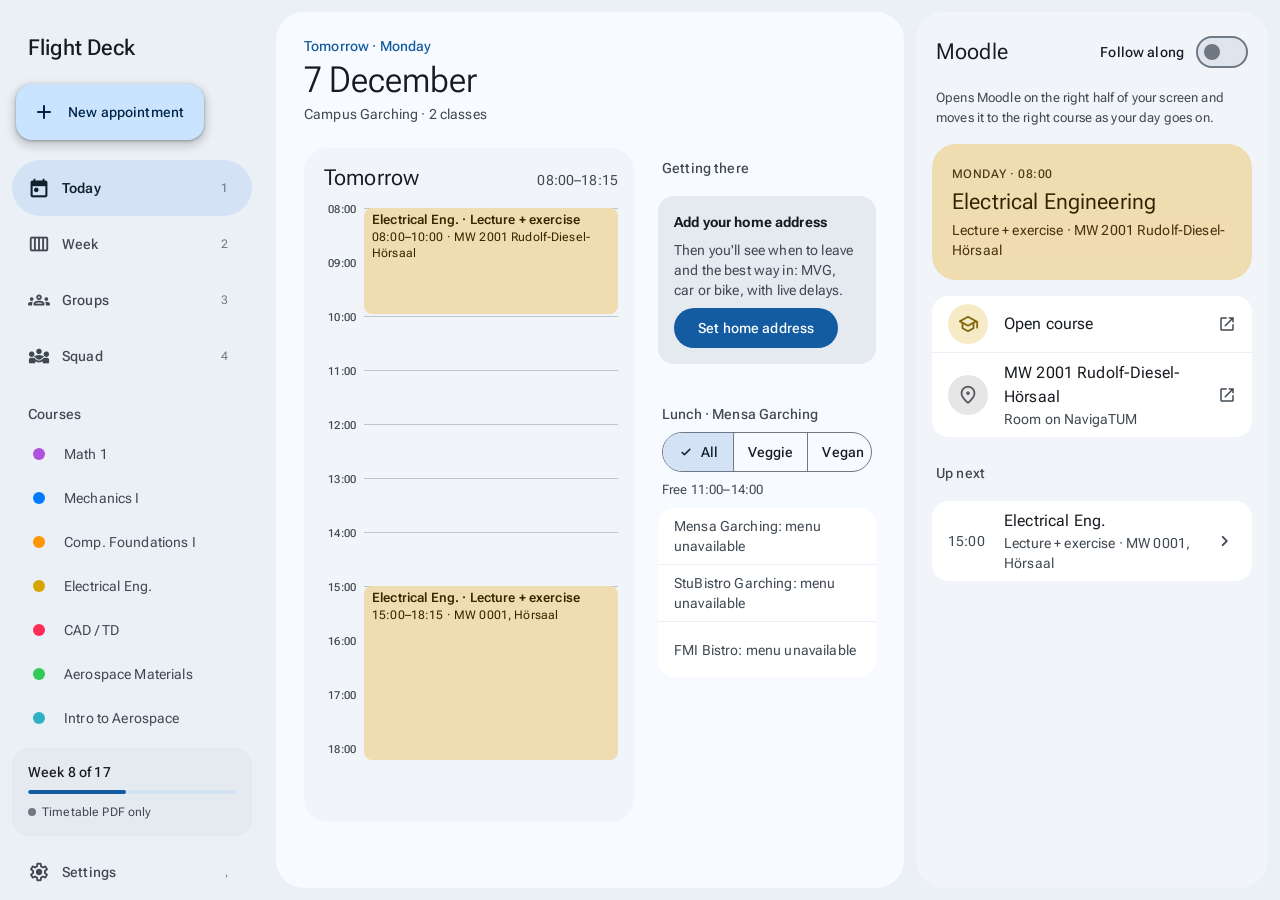
==== commit 6bb104b9: "Make the Material You calendar the whole repo, ready for GitHub Pages The app now lives at the repos" ====
--- a/index.html
+++ b/index.html
@@ -3,638 +3,85 @@
 <head>
   <meta charset="UTF-8">
   <meta name="viewport" content="width=device-width, initial-scale=1.0, viewport-fit=cover">
-  <meta name="theme-color" content="#E4E8EE" media="(prefers-color-scheme: light)">
-  <meta name="theme-color" content="#0B1220" media="(prefers-color-scheme: dark)">
+  <meta name="theme-color" content="#EDEDF4" media="(prefers-color-scheme: light)">
+  <meta name="theme-color" content="#1D2024" media="(prefers-color-scheme: dark)">
   <title>Flight Deck · TUM Aerospace</title>
   <meta name="description" content="Unofficial, student-made schedule for TUM Aerospace 1st semester: TUMonline sync, live commute, Mensa and Moodle. Not affiliated with or endorsed by the Technical University of Munich.">
   <link rel="manifest" href="manifest.webmanifest">
-  <link rel="icon" href="icon.svg" type="image/svg+xml">
-  <link rel="apple-touch-icon" href="icon-192.png">
-  <link rel="stylesheet" href="style.css">
-  <link rel="stylesheet" href="themes/olympia.css">
-  <link rel="stylesheet" href="themes/orbit.css">
-  <link rel="stylesheet" href="themes/daylight.css">
+  <link rel="icon" href="icons/icon.svg" type="image/svg+xml">
+  <link rel="apple-touch-icon" href="icons/icon-192.png">
   <script>
-    // Apply the saved style and theme before first paint (app.js keeps them in sync afterwards)
-    (function () {
-      var fonts = {
-        olympia: 'family=Hanken+Grotesk:wght@300;400;500;600;700;800',
-        orbit: 'family=Syne:wght@500;600;700;800&family=Manrope:wght@400;500;600;700',
-        daylight: 'family=Onest:wght@400;500;600;700;800'
-      };
-      var style = 'flightdeck', theme = null;
-      try { style = localStorage.getItem('tum_calendar_style') || style; theme = localStorage.getItem('tum_calendar_theme'); } catch (e) {}
-      if (!theme) theme = window.matchMedia && matchMedia('(prefers-color-scheme: dark)').matches ? 'dark' : 'light';
-      document.documentElement.setAttribute('data-style', style);
-      document.documentElement.setAttribute('data-theme', style === 'orbit' ? 'dark' : theme);
-      if (fonts[style]) {
-        var link = document.createElement('link');
-        link.rel = 'stylesheet';
-        link.href = 'https://fonts.googleapis.com/css2?' + fonts[style] + '&display=swap';
-        link.setAttribute('data-style-fonts', style);
-        document.head.appendChild(link);
-      }
-    })();
+    // Your colour seed, before first paint (app.js changes it from Settings)
+    try { var seed = localStorage.getItem('fd_md_seed'); if (seed) document.documentElement.style.setProperty('--seed', seed); } catch (e) {}
   </script>
-  <!-- Chakra Petch (display), IBM Plex Sans (text), IBM Plex Mono (times) & Material Symbols -->
   <link rel="preconnect" href="https://fonts.googleapis.com">
   <link rel="preconnect" href="https://fonts.gstatic.com" crossorigin>
-  <link href="https://fonts.googleapis.com/css2?family=Chakra+Petch:wght@500;600;700&family=IBM+Plex+Mono:wght@400;500;600&family=IBM+Plex+Sans:wght@400;500;600;700&display=swap" rel="stylesheet">
-  <link rel="stylesheet" href="https://fonts.googleapis.com/css2?family=Material+Symbols+Outlined:opsz,wght,FILL,GRAD@20..48,100..700,0..1,-50..200" />
+  <link href="https://fonts.googleapis.com/css2?family=Roboto+Flex:opsz,wght@8..144,400;8..144,500;8..144,600;8..144,700&display=swap" rel="stylesheet">
+  <link href="https://fonts.googleapis.com/css2?family=Material+Symbols+Rounded:opsz,wght,FILL,GRAD@20..48,400..600,0..1,0&display=block" rel="stylesheet">
+  <link rel="stylesheet" href="css/style.css">
 </head>
 <body>
+  <div class="app">
+    <nav class="sidebar" aria-label="Main">
+      <div class="brand">Flight Deck</div>
+      <button type="button" class="fab" data-new-appt><span class="msr" aria-hidden="true">add</span>New appointment</button>
+      <div class="side-group">
+        <button type="button" class="side-item" data-view="today"><span class="msr" aria-hidden="true">today</span>Today<kbd>1</kbd></button>
+        <button type="button" class="side-item" data-view="week"><span class="msr" aria-hidden="true">calendar_view_week</span>Week<kbd>2</kbd></button>
+        <button type="button" class="side-item" data-view="groups"><span class="msr" aria-hidden="true">groups</span>Groups<kbd>3</kbd></button>
+        <button type="button" class="side-item" data-view="squad"><span class="msr" aria-hidden="true">diversity_3</span>Squad<kbd>4</kbd></button>
+      </div>
+      <div class="side-group">
+        <span class="side-label">Courses</span>
+        <div id="courseList"></div>
+      </div>
+      <div class="side-foot">
+        <div id="weekProgress"></div>
+        <button type="button" class="side-item" data-open-settings><span class="msr" aria-hidden="true">settings</span>Settings<kbd>,</kbd></button>
+      </div>
+    </nav>
 
-  <!-- Top App Bar -->
-  <header class="app-header">
-    <div class="header-left">
-      <button class="icon-btn" id="toggleSidebarBtn" title="Main menu" aria-label="Toggle menu">
-        <svg width="22" height="22" viewBox="0 0 24 24" fill="none" stroke="currentColor" stroke-width="2" stroke-linecap="round" stroke-linejoin="round">
-          <line x1="3" y1="12" x2="21" y2="12"></line>
-          <line x1="3" y1="6" x2="21" y2="6"></line>
-          <line x1="3" y1="18" x2="21" y2="18"></line>
-        </svg>
-      </button>
+    <main class="main" id="main">
+      <header class="toolbar">
+        <div class="title-block">
+          <span class="eyebrow" id="eyebrow"></span>
+          <h1 id="title"></h1>
+          <span class="subtitle" id="subtitle"></span>
+        </div>
+        <div class="toolbar-actions" id="toolbarActions"></div>
+      </header>
+      <div id="view" class="view"></div>
+    </main>
 
-      <div class="app-brand">
-        <div class="app-title-group">
-          <div class="app-title">
-            <span class="app-title-text">Flight Deck<span class="title-extra"> · TUM Aerospace</span></span>
-            <span class="semester-badge">WiSe 26/27</span>
-            <span class="unofficial-badge" title="Student-made tool, not affiliated with or endorsed by TUM">Unofficial</span>
-          </div>
-          <div class="app-subtitle">B.Sc. Aerospace 1st Semester • Unofficial student planner, not affiliated with TUM</div>
-        </div>
-      </div>
-    </div>
-
-    <!-- Center View Switcher & Live Stats Pill -->
-    <div class="header-center">
-      <div class="view-tabs desktop-only">
-        <button class="view-tab active" data-view="today">
-          <span class="material-symbols-outlined icon-sm" aria-hidden="true">flight_takeoff</span>
-          Today
-        </button>
-        <button class="view-tab" data-view="week">
-          <svg width="15" height="15" viewBox="0 0 24 24" fill="none" stroke="currentColor" stroke-width="2" stroke-linecap="round" stroke-linejoin="round">
-            <rect x="3" y="4" width="18" height="18" rx="2" ry="2"></rect>
-            <line x1="16" y1="2" x2="16" y2="6"></line>
-            <line x1="8" y1="2" x2="8" y2="6"></line>
-            <line x1="3" y1="10" x2="21" y2="10"></line>
-          </svg>
-          Week
-        </button>
-        <button class="view-tab" data-view="matrix">
-          <svg width="15" height="15" viewBox="0 0 24 24" fill="none" stroke="currentColor" stroke-width="2" stroke-linecap="round" stroke-linejoin="round">
-            <rect x="3" y="3" width="7" height="7"></rect>
-            <rect x="14" y="3" width="7" height="7"></rect>
-            <rect x="14" y="14" width="7" height="7"></rect>
-            <rect x="3" y="14" width="7" height="7"></rect>
-          </svg>
-          Groups
-        </button>
-        <button class="view-tab" data-view="agenda">
-          <svg width="15" height="15" viewBox="0 0 24 24" fill="none" stroke="currentColor" stroke-width="2" stroke-linecap="round" stroke-linejoin="round">
-            <line x1="8" y1="6" x2="21" y2="6"></line>
-            <line x1="8" y1="12" x2="21" y2="12"></line>
-            <line x1="8" y1="18" x2="21" y2="18"></line>
-            <line x1="3" y1="6" x2="3.01" y2="6"></line>
-            <line x1="3" y1="12" x2="3.01" y2="12"></line>
-            <line x1="3" y1="18" x2="3.01" y2="18"></line>
-          </svg>
-          Agenda
-        </button>
-      </div>
-
-      <button class="quick-stats-pill" id="quickStatsPill" type="button" title="Weekly class time · open summary" aria-label="Weekly class time, open summary">
-        <div class="stats-time-highlight">
-          <svg width="16" height="16" viewBox="0 0 24 24" fill="none" stroke="currentColor" stroke-width="2" stroke-linecap="round" stroke-linejoin="round">
-            <circle cx="12" cy="12" r="10"></circle>
-            <polyline points="12 6 12 12 16 14"></polyline>
-          </svg>
-          <span id="headerTotalHours">27h 30m</span>
-        </div>
-        <div class="stats-detail" id="headerSubStats">
-          17 classes • 0h skipped
-        </div>
-      </button>
-    </div>
-
-    <!-- Right Action Buttons -->
-    <div class="header-right">
-      <button class="palette-btn desktop-only" id="paletteBtn" type="button" title="Search commands (Ctrl+K)">
-        <span class="material-symbols-outlined icon-sm" aria-hidden="true">search</span><span class="pal-text">Jump to…</span><kbd>Ctrl K</kbd>
-      </button>
-      <button class="icon-btn" id="styleBtn" title="Change style" aria-label="Change style">
-        <span class="material-symbols-outlined">palette</span>
-      </button>
-      <button class="icon-btn" id="settingsBtn" title="Settings" aria-label="Settings">
-        <span class="material-symbols-outlined">settings</span>
-      </button>
-      <button class="icon-btn" id="themeToggleBtn" title="Toggle dark mode" aria-label="Toggle dark mode">
-        <span class="material-symbols-outlined" id="themeIcon">dark_mode</span>
-      </button>
-
-      <button class="btn btn-outline" id="printBtn" title="Print or save as PDF">
-        <svg width="15" height="15" viewBox="0 0 24 24" fill="none" stroke="currentColor" stroke-width="2" stroke-linecap="round" stroke-linejoin="round">
-          <polyline points="6 9 6 2 18 2 18 9"></polyline>
-          <path d="M6 18H4a2 2 0 0 1-2-2v-5a2 2 0 0 1 2-2h16a2 2 0 0 1 2 2v5a2 2 0 0 1-2 2h-2"></path>
-          <rect x="6" y="14" width="12" height="8"></rect>
-        </svg>
-        <span class="btn-text">Print</span>
-      </button>
-
-      <button class="btn btn-primary" id="exportIcsBtn" title="Export .ics file to import into Google Calendar">
-        <svg width="15" height="15" viewBox="0 0 24 24" fill="none" stroke="currentColor" stroke-width="2" stroke-linecap="round" stroke-linejoin="round">
-          <path d="M21 15v4a2 2 0 0 1-2 2H5a2 2 0 0 1-2-2v-4"></path>
-          <polyline points="7 10 12 15 17 10"></polyline>
-          <line x1="12" y1="15" x2="12" y2="3"></line>
-        </svg>
-        <span class="btn-text">Export .ics</span>
-      </button>
-    </div>
-  </header>
-
-  <!-- App Body Layout -->
-  <div class="app-body">
-    <!-- Mobile Sidebar Backdrop Overlay -->
-    <div class="sidebar-backdrop" id="sidebarBackdrop"></div>
-
-    <!-- Left Sidebar: Controls & Calculator -->
-    <aside class="app-sidebar collapsed" id="appSidebar">
-      <div class="sidebar-content">
-
-        <!-- Mobile Drawer Header -->
-        <div class="sidebar-mobile-header">
-          <div class="sidebar-mobile-title">
-            <span class="material-symbols-outlined icon-sm">tune</span>
-            Schedule Settings
-          </div>
-          <button class="icon-btn" id="closeSidebarBtn" title="Close menu" aria-label="Close menu">
-            <span class="material-symbols-outlined">close</span>
-          </button>
-        </div>
-
-        <!-- TUMonline connection -->
-        <div class="side-card" data-tum-panel="compact"></div>
-
-        <!-- Reset Schedule Action -->
-        <div class="preset-section">
-          <button class="btn btn-outline" id="resetScheduleBtn" title="Restore default settings and unskip all classes" style="width: 100%; justify-content: center; gap: 8px;">
-            <span class="material-symbols-outlined icon-sm">restart_alt</span> Reset Schedule
-          </button>
-        </div>
-
-        <!-- Live Time Calculator Card -->
-        <div class="calculator-card">
-          <div class="card-title">
-            <span>Weekly Class Time</span>
-            <svg width="16" height="16" viewBox="0 0 24 24" fill="none" stroke="currentColor" stroke-width="2" stroke-linecap="round" stroke-linejoin="round">
-              <circle cx="12" cy="12" r="10"></circle>
-              <polyline points="12 6 12 12 16 14"></polyline>
-            </svg>
-          </div>
-
-          <div class="calc-headline">
-            <span class="calc-hours-big" id="sideBigHours">27h 30m</span>
-            <span class="calc-hours-unit">attending</span>
-          </div>
-
-          <div class="calc-substats">
-            <div class="substat-item">
-              <span class="substat-dot scheduled"></span>
-              <span id="sideScheduledHours">27h 30m scheduled</span>
-            </div>
-            <div class="substat-item">
-              <span class="substat-dot skipped"></span>
-              <span id="sideSkippedHours">0h skipped</span>
-            </div>
-          </div>
-
-          <!-- Color-coded course time share bar -->
-          <div class="stacked-bar-container" id="courseStackedBar" title="Time distribution across courses">
-            <!-- Dynamically populated -->
-          </div>
-
-          <p class="attendance-summary" id="attendanceSummary" hidden></p>
-
-          <!-- Daily distribution pills -->
-          <div class="day-hours-grid">
-            <div class="day-hour-pill">
-              <span class="day-hour-name">MON</span>
-              <span class="day-hour-val" id="dayHours_Monday">5h 15m</span>
-            </div>
-            <div class="day-hour-pill">
-              <span class="day-hour-name">TUE</span>
-              <span class="day-hour-val" id="dayHours_Tuesday">6h 00m</span>
-            </div>
-            <div class="day-hour-pill">
-              <span class="day-hour-name">WED</span>
-              <span class="day-hour-val" id="dayHours_Wednesday">8h 00m</span>
-            </div>
-            <div class="day-hour-pill">
-              <span class="day-hour-name">THU</span>
-              <span class="day-hour-val" id="dayHours_Thursday">6h 45m</span>
-            </div>
-            <div class="day-hour-pill">
-              <span class="day-hour-name">FRI</span>
-              <span class="day-hour-val" id="dayHours_Friday">1h 30m</span>
-            </div>
-          </div>
-
-          <!-- Campus location hint -->
-          <div class="campus-notice-box">
-            <svg width="16" height="16" viewBox="0 0 24 24" fill="none" stroke="currentColor" stroke-width="2" stroke-linecap="round" stroke-linejoin="round">
-              <circle cx="12" cy="12" r="10"></circle>
-              <line x1="12" y1="8" x2="12" y2="12"></line>
-              <line x1="12" y1="16" x2="12.01" y2="16"></line>
-            </svg>
-            <div>
-              <strong>Week shown:</strong> hours count the week open in the Week view, without cancelled sessions. Monday is in <em>Garching</em>, Tuesday to Friday in <em>Ottobrunn</em>.
-            </div>
-          </div>
-        </div>
-
-        <!-- Choose Your Groups Section -->
-        <div>
-          <div class="sidebar-section-title">
-            <span>Choose Your Groups</span>
-            <label style="font-size:11px; font-weight:normal; display:flex; align-items:center; gap:5px; cursor:pointer;" title="Show non-selected group slots as translucent ghost cards">
-              <input type="checkbox" id="ghostGroupsToggle" checked>
-              Show all options
-            </label>
-          </div>
-          <div class="group-chooser-card" id="groupChoosersList">
-            <!-- Dynamically populated with dropdowns for Math, Comp Foundations, CAD/TD, Mech -->
-          </div>
-        </div>
-
-        <!-- Squad -->
-        <div>
-          <div class="sidebar-section-title"><span>Squad</span></div>
-          <div class="side-card" id="squadPanel"></div>
-        </div>
-
-        <!-- Unofficial disclaimer -->
-        <p class="unofficial-disclaimer">
-          <strong>Unofficial tool.</strong> Made by a student; not affiliated with or endorsed by the Technical University of Munich. Times and rooms are copied from the published timetable PDF and may be outdated or wrong — always check TUMonline for the official schedule.
-        </p>
-
-
-      </div>
-    </aside>
-
-    <!-- Main Viewport -->
-    <main class="calendar-main">
-      <!-- Today dashboard -->
-      <div class="today-view" id="todayContainer">
-        <div class="today-main">
-          <header class="today-head" id="todayHead"></header>
-          <section class="today-hero" id="todayHero" hidden aria-label="Where you are in the day"></section>
-          <section class="card alert-card" id="todayAlerts" hidden aria-label="Changes today"></section>
-          <section class="card next-card" id="todayNext" aria-label="Next class"></section>
-          <section class="card leave-card" id="todayLeave" aria-label="Commute"></section>
-          <section class="card board-card" id="todayBoard" hidden aria-label="Live departures"></section>
-          <section class="card" id="todayTimeline" aria-label="Classes of the day"></section>
-        </div>
-        <aside class="today-side">
-          <section class="card moodle-card" id="todayMoodle" aria-label="Moodle for this class"></section>
-          <section class="card lunch-card" id="todayLunch" aria-label="Lunch"></section>
-        </aside>
-      </div>
-
-      <!-- Filled in just before printing; hidden on screen -->
-      <div class="print-header" id="printHeader" aria-hidden="true"></div>
-
-      <!-- Reminder that this is a generic week, not a live timetable -->
-      <div class="schedule-notice" id="scheduleNotice" role="note">
-        <span class="material-symbols-outlined schedule-notice-icon" aria-hidden="true">event_busy</span>
-        <p class="schedule-notice-text">
-          <strong>From the timetable PDF, not your live schedule.</strong>
-          Holidays are left out, but cancellations and room changes aren't shown.
-          <button class="link-btn" type="button" data-open-settings="set-tum">Connect TUMonline</button> to see them.
-        </p>
-        <button class="icon-btn schedule-notice-close" id="scheduleNoticeClose" type="button" title="Hide until your next visit" aria-label="Hide this notice until your next visit">
-          <span class="material-symbols-outlined">close</span>
-        </button>
-      </div>
-
-
-      <!-- Week View -->
-      <div class="week-grid-container" id="weekViewContainer">
-        <div class="week-toolbar" data-week-toolbar></div>
-        <!-- Mobile Day Quick Navigation Bar -->
-        <div class="mobile-day-bar" id="mobileDayBar" role="tablist" aria-label="Days of the week"></div>
-        <div class="mobile-day-summary" id="mobileDaySummary"></div>
-
-        <!-- Scrollable Time Area with Sticky Header -->
-        <div class="calendar-scroll-area" id="calendarScrollArea">
-          <div class="calendar-grid-wrapper">
-            <!-- Sticky Week Day Headers -->
-            <div class="calendar-days-header">
-              <div class="time-ruler-corner">
-                <span class="gmt-pill">GMT+2</span>
-              </div>
-              <div class="day-header-cell">
-                <span class="day-name">MON</span>
-                <span class="day-campus-chip garching"><span class="material-symbols-outlined icon-xs">directions_bus</span> Garching</span>
-              </div>
-              <div class="day-header-cell">
-                <span class="day-name">TUE</span>
-                <span class="day-campus-chip ottobrunn"><span class="material-symbols-outlined icon-xs">rocket_launch</span> Ottobrunn</span>
-              </div>
-              <div class="day-header-cell">
-                <span class="day-name">WED</span>
-                <span class="day-campus-chip ottobrunn"><span class="material-symbols-outlined icon-xs">rocket_launch</span> Ottobrunn</span>
-              </div>
-              <div class="day-header-cell">
-                <span class="day-name">THU</span>
-                <span class="day-campus-chip ottobrunn"><span class="material-symbols-outlined icon-xs">rocket_launch</span> Ottobrunn</span>
-              </div>
-              <div class="day-header-cell">
-                <span class="day-name">FRI</span>
-                <span class="day-campus-chip ottobrunn"><span class="material-symbols-outlined icon-xs">rocket_launch</span> Ottobrunn</span>
-              </div>
-            </div>
-
-            <!-- Calendar Grid Body (Time Ruler + 5 Days Columns) -->
-            <div class="calendar-grid-body">
-              <!-- Left Hour Ruler (08:00 to 19:00) -->
-              <div class="time-ruler">
-                <div class="time-slot-label"><span class="time-slot-text">08:00</span></div>
-                <div class="time-slot-label"><span class="time-slot-text">09:00</span></div>
-                <div class="time-slot-label"><span class="time-slot-text">10:00</span></div>
-                <div class="time-slot-label"><span class="time-slot-text">11:00</span></div>
-                <div class="time-slot-label"><span class="time-slot-text">12:00</span></div>
-                <div class="time-slot-label"><span class="time-slot-text">13:00</span></div>
-                <div class="time-slot-label"><span class="time-slot-text">14:00</span></div>
-                <div class="time-slot-label"><span class="time-slot-text">15:00</span></div>
-                <div class="time-slot-label"><span class="time-slot-text">16:00</span></div>
-                <div class="time-slot-label"><span class="time-slot-text">17:00</span></div>
-                <div class="time-slot-label"><span class="time-slot-text">18:00</span></div>
-                <div class="time-slot-label"><span class="time-slot-text">19:00</span></div>
-              </div>
-
-              <!-- Day Columns Grid -->
-              <div class="days-grid" id="daysGrid">
-                <!-- Columns and event cards dynamically rendered here -->
-              </div>
-            </div>
-          </div>
-        </div>
-      </div>
-
-      <!-- Group Matrix View -->
-      <div class="group-matrix-view" id="groupMatrixContainer" style="display: none;">
-        <div class="matrix-header">
-          <h2 class="matrix-title">Choose your groups</h2>
-          <p class="matrix-subtitle">
-            Tap a group to switch to it. Overlaps are checked against the rest of your schedule.
-          </p>
-        </div>
-        <section class="autopilot" id="autopilotPanel" aria-label="Autopilot group optimizer"></section>
-        <!-- Dynamically rendered matrix blocks -->
-      </div>
-
-      <!-- Agenda View -->
-      <div class="agenda-view" id="agendaContainer" style="display: none;">
-        <!-- Dynamically rendered chronological list -->
-      </div>
-
-    </main>
+    <aside class="inspector" id="inspector" aria-label="Moodle"></aside>
   </div>
 
-  <!-- Event Detail Modal -->
-  <div class="modal-overlay" id="eventModal">
-    <div class="modal-card">
-      <div class="modal-drag-handle" aria-hidden="true"></div>
-      <div class="modal-header-bar" id="modalHeaderBar"></div>
-      <div class="modal-content">
-        <div class="modal-top-row">
-          <div>
-            <h3 class="modal-event-title" id="modalEventTitle">Course Title</h3>
-            <span class="modal-event-type" id="modalEventTypeBadge">Lecture</span>
-            <button class="modal-link" id="modalGroupsLink" type="button" hidden>See all groups</button>
-          </div>
-          <button class="icon-btn" id="modalCloseBtn" aria-label="Close dialog">
-            <svg width="20" height="20" viewBox="0 0 24 24" fill="none" stroke="currentColor" stroke-width="2" stroke-linecap="round" stroke-linejoin="round">
-              <line x1="18" y1="6" x2="6" y2="18"></line>
-              <line x1="6" y1="6" x2="18" y2="18"></line>
-            </svg>
-          </button>
-        </div>
-
-        <div class="modal-info-list">
-          <div class="modal-info-row">
-            <svg class="modal-info-icon" viewBox="0 0 24 24" fill="none" stroke="currentColor" stroke-width="2">
-              <circle cx="12" cy="12" r="10"></circle>
-              <polyline points="12 6 12 12 16 14"></polyline>
-            </svg>
-            <div class="modal-info-text">
-              <span class="modal-info-label">Date & Time</span>
-              <span id="modalTimeInfo">Monday, 08:00 – 10:00 (120 min)</span>
-            </div>
-          </div>
-
-          <div class="modal-info-row" id="modalRoomRow">
-            <svg class="modal-info-icon" viewBox="0 0 24 24" fill="none" stroke="currentColor" stroke-width="2">
-              <path d="M21 10c0 7-9 13-9 13s-9-6-9-13a9 9 0 0 1 18 0z"></path>
-              <circle cx="12" cy="10" r="3"></circle>
-            </svg>
-            <div class="modal-info-text">
-              <span class="modal-info-label">Room & Campus</span>
-              <span id="modalRoomInfo">MW 2001 Rudolf-Diesel-Hörsaal</span>
-              <small style="color:var(--text-secondary);" id="modalCampusInfo">Garching Campus</small>
-            </div>
-          </div>
-
-          <div class="modal-info-row">
-            <svg class="modal-info-icon" viewBox="0 0 24 24" fill="none" stroke="currentColor" stroke-width="2">
-              <path d="M20 21v-2a4 4 0 0 0-4-4H8a4 4 0 0 0-4 4v2"></path>
-              <circle cx="12" cy="7" r="4"></circle>
-            </svg>
-            <div class="modal-info-text">
-              <span class="modal-info-label">Lecturer / Instructor</span>
-              <span id="modalLecturerInfo">Prof. Herzog</span>
-            </div>
-          </div>
-
-          <div class="modal-info-row" id="modalMoodleRow">
-            <a id="modalMoodleLink" class="modal-moodle-card" href="#" target="_blank" rel="noopener">
-              <span class="modal-moodle-icon" aria-hidden="true"><span class="material-symbols-outlined">school</span></span>
-              <span class="modal-moodle-text">
-                <span class="modal-moodle-title">Moodle course page</span>
-                <span class="modal-moodle-sub">Slides, exercise sheets &amp; announcements</span>
-              </span>
-              <span class="material-symbols-outlined modal-moodle-arrow" aria-hidden="true">open_in_new</span>
-            </a>
-          </div>
-
-          <p class="modal-check-note" id="modalCheckNote">
-            <span class="material-symbols-outlined icon-sm" aria-hidden="true">event_busy</span>
-            <span>Check TUMonline before you go: this slot may be cancelled, moved or fall on a holiday.</span>
-          </p>
-
-          <div class="modal-info-row" id="modalConflictRow" style="display:none;">
-            <!-- Overlap alert injected dynamically -->
-          </div>
-        </div>
-
-        <!-- Alternative-group picker (shown when an "other group" card is opened) -->
-        <div class="modal-choices" id="modalChoices"></div>
-      </div>
-
-      <div class="modal-actions">
-        <button class="btn btn-outline" id="modalSkipBtn">
-          Skip this class
-        </button>
-      </div>
-    </div>
-  </div>
-
-  <!-- Mobile Bottom Navigation Bar (Material Design 3) -->
-  <nav class="mobile-bottom-nav" id="mobileBottomNav" aria-label="Mobile Navigation">
-    <button class="mobile-nav-item active" data-view="today" aria-label="Today">
-      <div class="mobile-nav-icon"><span class="material-symbols-outlined" aria-hidden="true">flight_takeoff</span></div>
-      <span class="mobile-nav-label">Today</span>
-    </button>
-    <button class="mobile-nav-item" data-view="week" aria-label="Week Grid">
-      <div class="mobile-nav-icon">
-        <svg width="22" height="22" viewBox="0 0 24 24" fill="none" stroke="currentColor" stroke-width="2" stroke-linecap="round" stroke-linejoin="round">
-          <rect x="3" y="4" width="18" height="18" rx="2" ry="2"></rect>
-          <line x1="16" y1="2" x2="16" y2="6"></line>
-          <line x1="8" y1="2" x2="8" y2="6"></line>
-          <line x1="3" y1="10" x2="21" y2="10"></line>
-        </svg>
-      </div>
-      <span class="mobile-nav-label">Week</span>
-    </button>
-    <button class="mobile-nav-item" data-view="matrix" aria-label="Choose groups">
-      <div class="mobile-nav-icon">
-        <svg width="22" height="22" viewBox="0 0 24 24" fill="none" stroke="currentColor" stroke-width="2" stroke-linecap="round" stroke-linejoin="round">
-          <rect x="3" y="3" width="7" height="7"></rect>
-          <rect x="14" y="3" width="7" height="7"></rect>
-          <rect x="14" y="14" width="7" height="7"></rect>
-          <rect x="3" y="14" width="7" height="7"></rect>
-        </svg>
-      </div>
-      <span class="mobile-nav-label">Groups</span>
-    </button>
-    <button class="mobile-nav-item" data-view="agenda" aria-label="Weekly Agenda">
-      <div class="mobile-nav-icon">
-        <svg width="22" height="22" viewBox="0 0 24 24" fill="none" stroke="currentColor" stroke-width="2" stroke-linecap="round" stroke-linejoin="round">
-          <line x1="8" y1="6" x2="21" y2="6"></line>
-          <line x1="8" y1="12" x2="21" y2="12"></line>
-          <line x1="8" y1="18" x2="21" y2="18"></line>
-          <line x1="3" y1="6" x2="3.01" y2="6"></line>
-          <line x1="3" y1="12" x2="3.01" y2="12"></line>
-          <line x1="3" y1="18" x2="3.01" y2="18"></line>
-        </svg>
-      </div>
-      <span class="mobile-nav-label">Agenda</span>
-    </button>
+  <nav class="tabbar" aria-label="Views">
+    <button type="button" data-view="today"><span class="pill"><span class="msr" aria-hidden="true">today</span></span>Today</button>
+    <button type="button" data-view="week"><span class="pill"><span class="msr" aria-hidden="true">calendar_view_week</span></span>Week</button>
+    <button type="button" data-view="groups"><span class="pill"><span class="msr" aria-hidden="true">groups</span></span>Groups</button>
+    <button type="button" data-view="squad"><span class="pill"><span class="msr" aria-hidden="true">diversity_3</span></span>Squad</button>
+    <button type="button" data-open-settings><span class="pill"><span class="msr" aria-hidden="true">settings</span></span>Settings</button>
   </nav>
 
-  <!-- Toast Notification Container -->
-  <div class="toast-container" id="toastContainer"></div>
+  <button type="button" class="fab fab-mobile" data-new-appt aria-label="New appointment"><span class="msr" aria-hidden="true">add</span></button>
 
-  <!-- Settings sheet -->
-  <dialog class="sheet" id="settingsDialog" aria-labelledby="settingsTitle">
-    <form method="dialog" class="sheet-head">
-      <h2 id="settingsTitle">Settings</h2>
-      <button class="icon-btn" aria-label="Close settings"><span class="material-symbols-outlined">close</span></button>
-    </form>
-    <div class="sheet-body">
-      <section class="set-section" id="set-look">
-        <h3>Style</h3>
-        <div class="style-picker" id="stylePicker" role="radiogroup" aria-label="App style"></div>
-      </section>
-
-      <section class="set-section" id="set-tum">
-        <h3>TUMonline</h3>
-        <div data-tum-panel="full"></div>
-      </section>
-
-      <section class="set-section" id="set-commute">
-        <h3>Commute</h3>
-        <label class="field">
-          <span>Home address</span>
-          <input id="homeSearch" type="search" placeholder="Street and number, or a stop" autocomplete="off" spellcheck="false">
-        </label>
-        <div class="result-list" id="homeResults" role="listbox" aria-label="Address suggestions"></div>
-        <p class="home-current" id="homeCurrent"></p>
-        <fieldset class="field-row">
-          <legend>Compare</legend>
-          <label class="check"><input type="checkbox" id="mode-mvg"> MVG</label>
-          <label class="check"><input type="checkbox" id="mode-car"> Car</label>
-          <label class="check"><input type="checkbox" id="mode-bike"> Bike</label>
-        </fieldset>
-        <p class="field-note" id="roadModesNote">Car and bike times with live traffic need the Worker below, with a TomTom key.</p>
-        <label class="field field-inline">
-          <span>Be at the room</span>
-          <input id="arriveEarly" type="number" min="0" max="30" inputmode="numeric"> <span>min early</span>
-        </label>
-      </section>
-
-      <section class="set-section" id="set-mensa">
-        <h3>Mensa</h3>
-        <label class="field">
-          <span>Diet</span>
-          <select id="dietSelect">
-            <option value="all">Everything</option>
-            <option value="vegetarian">Vegetarian</option>
-            <option value="vegan">Vegan</option>
-            <option value="nopork">No pork</option>
-          </select>
-        </label>
-        <label class="field">
-          <span>Favourite dishes</span>
-          <input id="favouritesInput" placeholder="schnitzel, curry, tiramisu">
-        </label>
-        <p class="field-note">Favourites are starred, and you'll see which day they're on next.</p>
-      </section>
-
-      <section class="set-section" id="set-live">
-        <h3>Worker</h3>
-        <p class="field-note">Your own free Cloudflare Worker (see README) adds Mensa Ottobrunn's menu, car and bike times with live traffic, and a calendar subscription with "leave now" alerts.</p>
-        <label class="field">
-          <span>Worker URL</span>
-          <input id="workerUrlInput" type="url" placeholder="https://tum-flight-deck.you.workers.dev" spellcheck="false">
-        </label>
-        <div id="feedPanel"></div>
-      </section>
-
-      <section class="set-section" id="set-notify">
-        <h3>Reminders</h3>
-        <p class="field-note" id="notifyStatus"></p>
-        <button class="btn btn-outline btn-sm" type="button" id="notifyBtn">Turn on reminders</button>
-      </section>
-
-      <section class="set-section" id="set-you">
-        <h3>You</h3>
-        <label class="field">
-          <span>Name on your squad link</span>
-          <input id="nameInput" maxlength="40" placeholder="First name">
-        </label>
-      </section>
+  <dialog class="sheet" id="sheet" aria-labelledby="sheetTitle">
+    <div class="sheet-head">
+      <h2 id="sheetTitle"></h2>
+      <button type="button" class="sheet-done" data-close-sheet>Done</button>
     </div>
+    <div class="sheet-body" id="sheetBody"></div>
   </dialog>
 
-  <!-- Command palette -->
-  <dialog class="palette" id="paletteDialog" aria-label="Command palette">
-    <input type="search" placeholder="Jump to a view, course, room or group…" aria-controls="paletteList" autocomplete="off" spellcheck="false">
-    <ul id="paletteList" role="listbox"></ul>
-    <p class="palette-foot"><kbd>↑</kbd><kbd>↓</kbd> move · <kbd>Enter</kbd> run · <kbd>1–4</kbd> views · <kbd>←</kbd><kbd>→</kbd> weeks</p>
-  </dialog>
+  <div class="toast" id="toast" role="status" aria-live="polite"></div>
 
-  <!-- Scripts: data and pure logic first, then UI -->
-  <script src="data.js"></script>
-  <script src="calendar.js"></script>
-  <script src="services.js"></script>
-  <script src="optimizer.js"></script>
-  <script src="squad.js"></script>
-  <script src="settings.js"></script>
-  <script src="today.js"></script>
-  <script src="palette.js"></script>
-  <script src="app.js"></script>
+  <script src="js/timetable.js"></script>
+  <script src="js/calendar.js"></script>
+  <script src="js/services.js"></script>
+  <script src="js/autopilot.js"></script>
+  <script src="js/squad.js"></script>
+  <script src="js/state.js"></script>
+  <script src="js/app.js"></script>
 </body>
 </html>
--- a/css/style.css
+++ b/css/style.css
@@ -0,0 +1,551 @@
+/* Flight Deck · Material You.
+   Navigation drawer | main pane (day plan + travel, or week/groups/squad) | Moodle pane.
+   Every colour role is derived from one seed colour (--seed), so changing it re-tints the app. */
+
+:root {
+  --seed: #3070B3;
+
+  /* Static fallback palette (TUM blue seed) for browsers without relative colour syntax */
+  --md-primary: #2F5F98;
+  --md-on-primary: #FFFFFF;
+  --md-primary-container: #D4E3FF;
+  --md-on-primary-container: #001C3A;
+  --md-secondary-container: #D9E3F8;
+  --md-on-secondary-container: #121C2B;
+  --md-tertiary-container: #F6DAFF;
+  --md-on-tertiary-container: #2A1236;
+  --md-surface: #F9F9FF;
+  --md-surface-lowest: #FFFFFF;
+  --md-surface-low: #F3F3FA;
+  --md-surface-container: #EDEDF4;
+  --md-surface-high: #E7E8EE;
+  --md-surface-highest: #E2E2E9;
+  --md-on-surface: #191C20;
+  --md-on-surface-variant: #43474E;
+  --md-outline: #73777F;
+  --md-outline-variant: #C3C6CF;
+  --md-inverse-surface: #2E3036;
+  --md-inverse-on-surface: #F0F0F7;
+  --md-inverse-primary: #A5C8FF;
+  --md-error: #BA1A1A;
+  --md-error-container: #FFDAD6;
+  --md-on-error-container: #410002;
+  --md-success: #1B6C3A;
+  --md-success-container: #A6F5B6;
+  --md-on-success-container: #00210C;
+  --md-warn-container: #FFDDB4;
+  --md-on-warn-container: #2A1800;
+
+  --font: "Roboto Flex", Roboto, system-ui, sans-serif;
+  --state-hover: color-mix(in srgb, var(--md-on-surface) 8%, transparent);
+  --state-press: color-mix(in srgb, var(--md-on-surface) 12%, transparent);
+  --elev-1: 0 1px 2px rgba(0, 0, 0, 0.3), 0 1px 3px 1px rgba(0, 0, 0, 0.15);
+  --elev-3: 0 4px 8px 3px rgba(0, 0, 0, 0.15), 0 1px 3px rgba(0, 0, 0, 0.3);
+  color-scheme: light;
+}
+
+@supports (color: oklch(from red l c h)) {
+  :root {
+    --md-primary: oklch(from var(--seed) 0.47 0.13 h);
+    --md-primary-container: oklch(from var(--seed) 0.91 0.05 h);
+    --md-on-primary-container: oklch(from var(--seed) 0.26 0.08 h);
+    --md-secondary-container: oklch(from var(--seed) 0.91 0.03 h);
+    --md-on-secondary-container: oklch(from var(--seed) 0.24 0.03 h);
+    --md-tertiary-container: oklch(from var(--seed) 0.91 0.05 calc(h + 60));
+    --md-on-tertiary-container: oklch(from var(--seed) 0.26 0.07 calc(h + 60));
+    --md-surface: oklch(from var(--seed) 0.985 0.006 h);
+    --md-surface-lowest: oklch(from var(--seed) 1 0 h);
+    --md-surface-low: oklch(from var(--seed) 0.968 0.008 h);
+    --md-surface-container: oklch(from var(--seed) 0.952 0.01 h);
+    --md-surface-high: oklch(from var(--seed) 0.936 0.011 h);
+    --md-surface-highest: oklch(from var(--seed) 0.92 0.012 h);
+    --md-on-surface: oklch(from var(--seed) 0.22 0.012 h);
+    --md-on-surface-variant: oklch(from var(--seed) 0.40 0.02 h);
+    --md-outline: oklch(from var(--seed) 0.57 0.02 h);
+    --md-outline-variant: oklch(from var(--seed) 0.82 0.015 h);
+    --md-inverse-surface: oklch(from var(--seed) 0.30 0.012 h);
+    --md-inverse-on-surface: oklch(from var(--seed) 0.96 0.008 h);
+    --md-inverse-primary: oklch(from var(--seed) 0.80 0.10 h);
+  }
+}
+
+@media (prefers-color-scheme: dark) {
+  :root {
+    --md-primary: #A5C8FF;
+    --md-on-primary: #00315E;
+    --md-primary-container: #124782;
+    --md-on-primary-container: #D4E3FF;
+    --md-secondary-container: #3D4758;
+    --md-on-secondary-container: #D9E3F8;
+    --md-tertiary-container: #573E60;
+    --md-on-tertiary-container: #F6DAFF;
+    --md-surface: #111318;
+    --md-surface-lowest: #0C0E13;
+    --md-surface-low: #191C20;
+    --md-surface-container: #1D2024;
+    --md-surface-high: #282A2F;
+    --md-surface-highest: #33353A;
+    --md-on-surface: #E2E2E9;
+    --md-on-surface-variant: #C3C6CF;
+    --md-outline: #8D9199;
+    --md-outline-variant: #43474E;
+    --md-inverse-surface: #E2E2E9;
+    --md-inverse-on-surface: #2E3036;
+    --md-inverse-primary: #2F5F98;
+    --md-error: #FFB4AB;
+    --md-error-container: #93000A;
+    --md-on-error-container: #FFDAD6;
+    --md-success: #8BD89C;
+    --md-success-container: #005228;
+    --md-on-success-container: #A6F5B6;
+    --md-warn-container: #643F00;
+    --md-on-warn-container: #FFDDB4;
+    --elev-1: 0 1px 3px 1px rgba(0, 0, 0, 0.15), 0 1px 2px rgba(0, 0, 0, 0.3);
+    color-scheme: dark;
+  }
+  @supports (color: oklch(from red l c h)) {
+    :root {
+      --md-primary: oklch(from var(--seed) 0.81 0.10 h);
+      --md-on-primary: oklch(from var(--seed) 0.30 0.09 h);
+      --md-primary-container: oklch(from var(--seed) 0.38 0.10 h);
+      --md-on-primary-container: oklch(from var(--seed) 0.92 0.04 h);
+      --md-secondary-container: oklch(from var(--seed) 0.37 0.03 h);
+      --md-on-secondary-container: oklch(from var(--seed) 0.91 0.025 h);
+      --md-tertiary-container: oklch(from var(--seed) 0.38 0.06 calc(h + 60));
+      --md-on-tertiary-container: oklch(from var(--seed) 0.92 0.04 calc(h + 60));
+      --md-surface: oklch(from var(--seed) 0.17 0.008 h);
+      --md-surface-lowest: oklch(from var(--seed) 0.14 0.006 h);
+      --md-surface-low: oklch(from var(--seed) 0.20 0.009 h);
+      --md-surface-container: oklch(from var(--seed) 0.22 0.01 h);
+      --md-surface-high: oklch(from var(--seed) 0.26 0.011 h);
+      --md-surface-highest: oklch(from var(--seed) 0.30 0.012 h);
+      --md-on-surface: oklch(from var(--seed) 0.92 0.008 h);
+      --md-on-surface-variant: oklch(from var(--seed) 0.81 0.016 h);
+      --md-outline: oklch(from var(--seed) 0.64 0.018 h);
+      --md-outline-variant: oklch(from var(--seed) 0.40 0.016 h);
+      --md-inverse-surface: oklch(from var(--seed) 0.92 0.008 h);
+      --md-inverse-on-surface: oklch(from var(--seed) 0.30 0.012 h);
+      --md-inverse-primary: oklch(from var(--seed) 0.47 0.13 h);
+    }
+  }
+}
+
+* { box-sizing: border-box; }
+html, body { margin: 0; }
+body {
+  background: var(--md-surface-container);
+  color: var(--md-on-surface);
+  font-family: var(--font);
+  font-size: 14px;
+  line-height: 20px;
+  letter-spacing: 0.01em;
+}
+button, input, select { font: inherit; color: inherit; letter-spacing: inherit; }
+button { cursor: pointer; }
+a { color: var(--md-primary); text-decoration: none; }
+a:hover { text-decoration: underline; }
+:focus-visible { outline: 3px solid var(--md-primary); outline-offset: 2px; }
+[hidden] { display: none !important; }
+.num { font-variant-numeric: tabular-nums; }
+
+.msr {
+  font-family: "Material Symbols Rounded";
+  font-weight: normal; font-style: normal; font-size: 22px; line-height: 1;
+  letter-spacing: normal; text-transform: none; white-space: nowrap; direction: ltr;
+  display: inline-block; flex-shrink: 0;
+  font-variation-settings: "FILL" 0, "wght" 400, "GRAD" 0, "opsz" 24;
+  -webkit-font-smoothing: antialiased;
+  user-select: none;
+}
+.msr.sm { font-size: 18px; }
+[aria-current="page"] .msr, .msr.fill { font-variation-settings: "FILL" 1, "wght" 500, "GRAD" 0, "opsz" 24; }
+
+/* ================= LAYOUT: drawer + two panes on the surface-container background ================= */
+.app {
+  display: grid;
+  grid-template-columns: 264px minmax(0, 1fr) 352px;
+  gap: 12px;
+  min-height: 100vh;
+  padding: 12px 12px 12px 0;
+}
+.app.no-inspector { grid-template-columns: 264px minmax(0, 1fr); }
+.app.no-inspector .inspector { display: none; }
+
+.sidebar {
+  position: sticky; top: 12px; height: calc(100vh - 24px); overflow-y: auto;
+  padding: 4px 12px 8px;
+  display: flex; flex-direction: column; gap: 8px;
+}
+.brand { padding: 18px 16px 14px; font-size: 22px; line-height: 28px; font-weight: 500; }
+
+/* Extended FAB: new appointment */
+.fab {
+  display: inline-flex; align-items: center; gap: 12px; align-self: flex-start;
+  min-height: 56px; padding: 0 20px 0 16px; margin: 0 0 12px 4px; border: 0; border-radius: 16px;
+  background: var(--md-primary-container); color: var(--md-on-primary-container);
+  font-size: 14px; font-weight: 500; box-shadow: var(--elev-3); position: relative; overflow: hidden;
+}
+.fab::after { content: ''; position: absolute; inset: 0; background: currentColor; opacity: 0; transition: opacity .15s; }
+.fab:hover::after { opacity: 0.08; }
+.fab .msr { font-size: 24px; }
+.fab-mobile { display: none; }
+
+/* Appointment form */
+.form-grid { display: grid; grid-template-columns: repeat(2, minmax(0, 1fr)); gap: 16px; }
+.tf { display: flex; flex-direction: column; gap: 6px; font-size: 12px; font-weight: 500; color: var(--md-on-surface-variant); }
+.tf.span-2 { grid-column: 1 / -1; }
+.tf .field { font-size: 16px; font-weight: 400; color: var(--md-on-surface); background: var(--md-surface-lowest); }
+textarea.field { min-height: 88px; padding: 12px 16px; resize: vertical; font: inherit; font-size: 16px; }
+textarea.field:focus { padding: 11px 15px; }
+.check-row { grid-column: 1 / -1; display: flex; align-items: center; gap: 12px; font-size: 16px; color: var(--md-on-surface); }
+.check-row input { width: 20px; height: 20px; accent-color: var(--md-primary); }
+.form-actions { display: flex; flex-wrap: wrap; justify-content: space-between; gap: 8px; }
+.form-actions .right { display: flex; gap: 8px; margin-left: auto; }
+.ev.custom { border: 1.5px dashed color-mix(in srgb, var(--c) 70%, transparent); }
+.side-group { display: flex; flex-direction: column; }
+.side-label { padding: 12px 16px 8px; font-size: 14px; font-weight: 500; color: var(--md-on-surface-variant); }
+.side-item {
+  display: flex; align-items: center; gap: 12px; width: 100%;
+  min-height: 56px; padding: 0 24px 0 16px; border: 0; border-radius: 28px;
+  background: transparent; text-align: left; font-size: 14px; font-weight: 500;
+  color: var(--md-on-surface-variant);
+}
+.side-item:hover { background: var(--state-hover); }
+.side-item[aria-current="page"] { background: var(--md-secondary-container); color: var(--md-on-secondary-container); font-weight: 600; }
+.side-item kbd { margin-left: auto; font: 12px var(--font); color: var(--md-on-surface-variant); opacity: 0.7; }
+.course-item { min-height: 44px; gap: 14px; font-weight: 400; }
+.course-item .dot { width: 12px; height: 12px; border-radius: 50%; background: var(--c); flex-shrink: 0; margin: 0 5px; }
+.course-item.off { opacity: 0.55; }
+.course-item.off .dot { background: transparent; box-shadow: inset 0 0 0 2px var(--c); }
+.side-foot { margin-top: auto; display: flex; flex-direction: column; gap: 8px; }
+.progress-card { padding: 14px 16px; border-radius: 16px; background: var(--md-surface-high); display: flex; flex-direction: column; gap: 8px; font-size: 12px; color: var(--md-on-surface-variant); }
+.progress-card > span:first-child { font-size: 14px; font-weight: 500; color: var(--md-on-surface); }
+.progress-card .bar { height: 4px; border-radius: 2px; background: var(--md-secondary-container); overflow: hidden; }
+.progress-card .bar span { display: block; height: 100%; border-radius: 2px; background: var(--md-primary); }
+.sync-line { display: flex; align-items: center; gap: 6px; }
+.sync-line .led { width: 8px; height: 8px; border-radius: 50%; background: var(--md-outline); }
+.sync-line .led.on { background: var(--md-success); }
+
+.main {
+  min-width: 0; display: flex; flex-direction: column;
+  background: var(--md-surface); border-radius: 28px; overflow: clip;
+  min-height: calc(100vh - 24px);
+}
+.toolbar {
+  position: sticky; top: 0; z-index: 5;
+  display: flex; flex-wrap: wrap; align-items: flex-end; justify-content: space-between; gap: 12px;
+  padding: 24px 28px 16px;
+  background: var(--md-surface);
+}
+.title-block { display: flex; flex-direction: column; gap: 2px; min-width: 0; }
+.eyebrow { font-size: 14px; font-weight: 500; color: var(--md-primary); letter-spacing: 0.01em; }
+.toolbar h1 { margin: 0; font-size: 36px; line-height: 44px; font-weight: 400; letter-spacing: 0; }
+.subtitle { color: var(--md-on-surface-variant); font-size: 14px; }
+.toolbar-actions { display: flex; align-items: center; gap: 8px; flex-wrap: wrap; }
+.view { padding: 8px 28px 40px; flex: 1; }
+
+.inspector {
+  position: sticky; top: 12px; height: calc(100vh - 24px); overflow-y: auto;
+  background: var(--md-surface-low); border-radius: 28px;
+  padding: 20px 16px 28px;
+  display: flex; flex-direction: column; gap: 16px;
+}
+
+/* ================= BUTTONS & CONTROLS ================= */
+.btn {
+  display: inline-flex; align-items: center; justify-content: center; gap: 8px;
+  min-height: 40px; padding: 0 24px; border: 0; border-radius: 20px;
+  background: var(--md-primary); color: var(--md-on-primary);
+  font-weight: 500; font-size: 14px; letter-spacing: 0.01em; white-space: nowrap;
+  position: relative; overflow: hidden;
+}
+.btn::after { content: ''; position: absolute; inset: 0; background: currentColor; opacity: 0; transition: opacity .15s; }
+.btn:hover { text-decoration: none; }
+.btn:hover::after { opacity: 0.08; }
+.btn:active::after { opacity: 0.12; }
+.btn:hover { box-shadow: var(--elev-1); }
+.btn.gray { background: var(--md-secondary-container); color: var(--md-on-secondary-container); }
+.btn.plain { background: transparent; color: var(--md-primary); padding: 0 12px; }
+.btn.plain:hover, .btn.danger:hover, .btn.gray:hover { box-shadow: none; }
+.btn.danger { background: transparent; color: var(--md-error); padding: 0 12px; }
+.btn.wide { width: 100%; }
+.btn:disabled { opacity: 0.38; cursor: default; box-shadow: none; }
+.icon-btn {
+  width: 40px; height: 40px; border: 0; border-radius: 20px; background: transparent; color: var(--md-on-surface-variant);
+  display: inline-flex; align-items: center; justify-content: center;
+}
+.icon-btn:hover { background: var(--state-hover); }
+
+/* Segmented buttons */
+.seg { display: inline-flex; border: 1px solid var(--md-outline); border-radius: 20px; overflow: hidden; flex-wrap: nowrap; max-width: 100%; }
+.seg button {
+  min-height: 38px; padding: 0 14px; border: 0; background: transparent; font-size: 14px; font-weight: 500;
+  color: var(--md-on-surface); display: inline-flex; align-items: center; gap: 6px; white-space: nowrap;
+}
+.seg button + button { border-left: 1px solid var(--md-outline); }
+.seg button:hover { background: var(--state-hover); }
+.seg button[aria-pressed="true"] { background: var(--md-secondary-container); color: var(--md-on-secondary-container); }
+.seg button[aria-pressed="true"]::before { content: 'check'; font-family: "Material Symbols Rounded"; font-size: 18px; line-height: 1; }
+.seg button:disabled { opacity: 0.38; cursor: default; }
+.seg.wrap { flex-wrap: wrap; }
+
+/* Switch */
+.switch { display: inline-flex; align-items: center; gap: 12px; border: 0; background: transparent; padding: 0; min-height: 40px; font-size: 14px; font-weight: 500; color: var(--md-on-surface); }
+.switch .track {
+  position: relative; width: 52px; height: 32px; border-radius: 16px; flex-shrink: 0;
+  background: var(--md-surface-highest); box-shadow: inset 0 0 0 2px var(--md-outline); transition: background .2s;
+}
+.switch .track::after {
+  content: ''; position: absolute; left: 8px; top: 8px; width: 16px; height: 16px; border-radius: 50%;
+  background: var(--md-outline); transition: all .2s;
+}
+.switch[aria-pressed="true"] .track { background: var(--md-primary); box-shadow: none; }
+.switch[aria-pressed="true"] .track::after { left: 24px; top: 4px; width: 24px; height: 24px; background: var(--md-on-primary); }
+
+.field {
+  width: 100%; min-height: 48px; padding: 0 16px; border: 1px solid var(--md-outline); border-radius: 8px;
+  background: transparent; color: var(--md-on-surface);
+}
+.field:focus { outline: none; border: 2px solid var(--md-primary); padding: 0 15px; }
+select.field { padding-right: 28px; background: var(--md-surface-high); }
+
+.tag { display: inline-flex; align-items: center; height: 24px; padding: 0 8px; border-radius: 8px; font-size: 12px; font-weight: 500; background: var(--md-surface-highest); color: var(--md-on-surface-variant); white-space: nowrap; }
+.tag.red { background: var(--md-error-container); color: var(--md-on-error-container); }
+.tag.orange { background: var(--md-warn-container); color: var(--md-on-warn-container); }
+.tag.green { background: var(--md-success-container); color: var(--md-on-success-container); }
+.tag.blue { background: var(--md-primary-container); color: var(--md-on-primary-container); }
+
+/* Lists in rounded containers */
+.section { display: flex; flex-direction: column; gap: 8px; }
+.section-label { padding: 0 4px; min-height: 40px; font-size: 14px; font-weight: 500; color: var(--md-on-surface-variant); display: flex; flex-wrap: wrap; justify-content: space-between; align-items: center; gap: 8px; }
+.section-label > span:last-child:not(.seg) { font-weight: 400; }
+.section-note { padding: 0 4px; font-size: 13px; color: var(--md-on-surface-variant); margin: 0; }
+.list { background: var(--md-surface-lowest); border-radius: 16px; overflow: hidden; }
+.inspector .list, .sheet .list { background: var(--md-surface-lowest); }
+.row {
+  display: flex; align-items: center; gap: 16px; min-height: 56px; padding: 8px 16px;
+  position: relative; color: var(--md-on-surface); background: transparent; border: 0; width: 100%; text-align: left;
+}
+.row + .row { border-top: 1px solid var(--md-surface-container); }
+a.row:hover, button.row:hover { text-decoration: none; background: var(--state-hover); }
+.row .grow { flex: 1; min-width: 0; display: flex; flex-direction: column; font-size: 16px; line-height: 24px; }
+.row .sub { font-size: 14px; line-height: 20px; color: var(--md-on-surface-variant); }
+.row .value { color: var(--md-on-surface-variant); white-space: nowrap; }
+.row .chev { color: var(--md-on-surface-variant); }
+.row .check { color: var(--md-primary); width: 24px; display: inline-flex; }
+.row .badge {
+  width: 40px; height: 40px; border-radius: 20px; display: inline-flex; align-items: center; justify-content: center; flex-shrink: 0;
+  background: color-mix(in srgb, var(--c, var(--md-primary)) 22%, var(--md-surface-lowest));
+  color: color-mix(in srgb, var(--c, var(--md-primary)) 55%, var(--md-on-surface));
+}
+.row.muted { color: var(--md-on-surface-variant); }
+.row .dot { width: 12px; height: 12px; border-radius: 50%; flex-shrink: 0; margin: 0 14px 0 14px; }
+
+.card { background: var(--md-surface-high); border-radius: 16px; padding: 16px; display: flex; flex-direction: column; gap: 8px; }
+.card .sub { color: var(--md-on-surface-variant); }
+.empty { color: var(--md-on-surface-variant); padding: 32px 4px; text-align: center; }
+
+/* ================= TODAY ================= */
+.today { display: grid; grid-template-columns: minmax(280px, 330px) minmax(0, 1fr); gap: 24px; align-items: start; }
+.day-col { display: flex; flex-direction: column; gap: 8px; padding: 16px 16px 20px 8px; border-radius: 24px; background: var(--md-surface-low); }
+.day-col h2, .travel h2 { margin: 0; font-size: 22px; line-height: 28px; font-weight: 400; }
+.col-head { display: flex; align-items: baseline; justify-content: space-between; gap: 8px; padding: 0 0 8px 12px; }
+.col-head span { color: var(--md-on-surface-variant); font-size: 14px; }
+
+.timeline { display: grid; grid-template-columns: 44px minmax(0, 1fr); column-gap: 8px; }
+.tl-hours, .tl-track { position: relative; }
+.tl-hours span { position: absolute; right: 0; transform: translateY(-8px); font-size: 11px; font-weight: 500; color: var(--md-on-surface-variant); }
+.tl-track { background-image: linear-gradient(var(--md-outline-variant) 1px, transparent 1px); background-size: 100% var(--hour-px); }
+.ev {
+  position: absolute; left: 0; right: 0; overflow: hidden;
+  border: 0; border-radius: 8px;
+  padding: 4px 8px; text-align: left; font-size: 12px; line-height: 16px;
+  background: color-mix(in srgb, var(--c) 24%, var(--md-surface-lowest));
+  color: color-mix(in srgb, var(--c) 40%, var(--md-on-surface));
+  display: flex; flex-direction: column; gap: 1px;
+}
+@supports (color: oklch(from red l c h)) {
+  .ev { background: oklch(from var(--c) 0.90 0.06 h); color: oklch(from var(--c) 0.28 0.07 h); }
+  @media (prefers-color-scheme: dark) {
+    .ev { background: oklch(from var(--c) 0.34 0.07 h); color: oklch(from var(--c) 0.92 0.04 h); }
+  }
+}
+.ev b { font-weight: 600; font-size: 13px; }
+.ev:hover { filter: brightness(0.96); }
+.ev.now { background: var(--c); color: #FFFFFF; box-shadow: var(--elev-1); }
+@supports (color: oklch(from red l c h)) { .ev.now { background: oklch(from var(--c) 0.50 0.14 h); } }
+.ev.past { opacity: 0.6; }
+.ev.skipped { opacity: 0.5; background: repeating-linear-gradient(135deg, var(--md-surface-highest) 0 6px, var(--md-surface-low) 6px 12px); color: var(--md-on-surface-variant); }
+.ev.cancelled b { text-decoration: line-through; }
+.ev.lane-0 { right: 50%; margin-right: 1px; }
+.ev.lane-1 { left: 50%; margin-left: 1px; }
+.now-line { position: absolute; left: -6px; right: 0; height: 2px; background: var(--md-error); z-index: 2; pointer-events: none; }
+.now-line::before { content: ''; position: absolute; left: -5px; top: -5px; width: 12px; height: 12px; border-radius: 50%; background: var(--md-error); }
+.closure { padding: 10px 14px; border-radius: 12px; background: var(--md-tertiary-container); color: var(--md-on-tertiary-container); font-size: 13px; }
+
+.travel { display: flex; flex-direction: column; gap: 20px; min-width: 0; }
+.leave-card { background: var(--md-primary-container); color: var(--md-on-primary-container); border-radius: 28px; padding: 24px; display: flex; flex-direction: column; gap: 16px; }
+.leave-top { display: flex; flex-wrap: wrap; justify-content: space-between; gap: 12px; align-items: flex-start; }
+.leave-time { font-size: 57px; line-height: 64px; font-weight: 400; letter-spacing: -0.02em; font-variant-numeric: tabular-nums; }
+.leave-time.moved { color: var(--md-error); }
+.leave-meta { opacity: 0.85; }
+.weather { display: inline-flex; align-items: center; gap: 6px; height: 32px; padding: 0 12px; border-radius: 8px; background: color-mix(in srgb, var(--md-on-primary-container) 10%, transparent); font-size: 14px; font-weight: 500; }
+.weather.wet { background: var(--md-tertiary-container); color: var(--md-on-tertiary-container); }
+.modes { display: grid; grid-template-columns: repeat(auto-fit, minmax(130px, 1fr)); gap: 8px; }
+.mode { padding: 12px 16px; border-radius: 16px; background: var(--md-surface-lowest); color: var(--md-on-surface); display: flex; flex-direction: column; gap: 2px; }
+.mode.fastest { background: var(--md-success-container); color: var(--md-on-success-container); }
+.mode .m-name { font-size: 12px; font-weight: 500; display: flex; justify-content: space-between; gap: 6px; align-items: center; }
+.mode .m-time { font-size: 22px; line-height: 28px; font-variant-numeric: tabular-nums; }
+.mode .m-leave { font-size: 12px; opacity: 0.85; }
+.late { color: var(--md-error); font-weight: 600; }
+.moved-note { margin: 0; color: var(--md-error); font-size: 14px; font-weight: 500; }
+
+.legs { display: flex; flex-wrap: wrap; align-items: center; gap: 4px; }
+.line { display: inline-flex; align-items: center; min-width: 32px; height: 22px; justify-content: center; padding: 0 6px; border-radius: 6px; background: var(--line, #555); color: #FFFFFF; font-size: 12px; font-weight: 700; }
+.line.cancelled { text-decoration: line-through; opacity: 0.6; }
+.line sup { font-size: 9px; margin-left: 2px; }
+.walk { display: inline-flex; align-items: center; color: var(--md-on-surface-variant); font-size: 12px; }
+.walk .msr { font-size: 16px; }
+.leg-sep { color: var(--md-outline); }
+.route-times { font-size: 16px; font-weight: 500; font-variant-numeric: tabular-nums; white-space: nowrap; min-width: 112px; }
+.row.unusable { opacity: 0.45; }
+
+.board { width: 100%; border-collapse: collapse; }
+.board td, .board th { padding: 10px 16px; text-align: left; font-size: 14px; }
+.board th { font-size: 12px; font-weight: 500; color: var(--md-on-surface-variant); border-bottom: 1px solid var(--md-outline-variant); }
+.board tr + tr td { border-top: 1px solid var(--md-surface-container); }
+.board tr.yours td { background: color-mix(in srgb, var(--md-primary) 6%, transparent); font-weight: 500; }
+.board tr.cancelled td { color: var(--md-on-surface-variant); text-decoration: line-through; }
+.board .t { font-variant-numeric: tabular-nums; white-space: nowrap; }
+.live-dot { display: inline-block; width: 8px; height: 8px; border-radius: 50%; background: var(--md-success); margin-right: 6px; animation: pulse 2s infinite; }
+@keyframes pulse { 50% { opacity: 0.35; } }
+@media (prefers-reduced-motion: reduce) { .live-dot { animation: none; } .switch .track, .switch .track::after, .btn::after { transition: none; } }
+
+.fav { color: var(--md-primary); }
+
+/* ================= INSPECTOR (MOODLE) ================= */
+.insp-head { display: flex; justify-content: space-between; align-items: center; gap: 8px; padding: 0 4px; }
+.insp-head h2 { margin: 0; font-size: 22px; line-height: 28px; font-weight: 400; }
+.course-card { border-radius: 24px; padding: 20px; display: flex; flex-direction: column; gap: 4px; background: color-mix(in srgb, var(--c) 26%, var(--md-surface-lowest)); color: color-mix(in srgb, var(--c) 35%, var(--md-on-surface)); }
+@supports (color: oklch(from red l c h)) {
+  .course-card { background: oklch(from var(--c) 0.90 0.06 h); color: oklch(from var(--c) 0.26 0.07 h); }
+  @media (prefers-color-scheme: dark) { .course-card { background: oklch(from var(--c) 0.33 0.07 h); color: oklch(from var(--c) 0.92 0.04 h); } }
+}
+.course-card .when { font-size: 12px; font-weight: 500; letter-spacing: 0.04em; text-transform: uppercase; opacity: 0.85; }
+.course-card .name { font-size: 22px; line-height: 28px; }
+.course-card .meta { font-size: 14px; opacity: 0.9; display: flex; flex-wrap: wrap; gap: 6px; }
+.follow-note { margin: 0; padding: 0 4px; font-size: 13px; color: var(--md-on-surface-variant); }
+
+/* ================= WEEK ================= */
+.week-wrap { overflow-x: auto; }
+.week { min-width: 720px; display: grid; grid-template-columns: 48px repeat(5, minmax(0, 1fr)); }
+.week-head { padding: 0 6px 12px; display: flex; flex-direction: column; align-items: center; gap: 4px; }
+.week-head .dname { font-size: 12px; font-weight: 500; color: var(--md-on-surface-variant); text-transform: uppercase; letter-spacing: 0.06em; }
+.week-head .dnum { font-size: 24px; width: 46px; height: 46px; display: inline-flex; align-items: center; justify-content: center; border-radius: 50%; }
+.week-head.is-today .dname { color: var(--md-primary); }
+.week-head.is-today .dnum { background: var(--md-primary); color: var(--md-on-primary); }
+.week-head .campus { font-size: 12px; color: var(--md-on-surface-variant); }
+.week-col { position: relative; border-left: 1px solid var(--md-outline-variant); }
+.week-col .ev { left: 4px; right: 4px; }
+.week-col .ev.lane-0 { right: calc(50% + 1px); }
+.week-col .ev.lane-1 { left: calc(50% + 1px); }
+.week-col .closure { position: absolute; left: 4px; right: 4px; top: 8px; z-index: 1; }
+.week-stats { display: flex; flex-wrap: wrap; align-items: center; gap: 8px 24px; margin-bottom: 16px; color: var(--md-on-surface-variant); }
+.week-stats b { color: var(--md-on-surface); font-weight: 500; }
+
+/* ================= GROUPS & SQUAD ================= */
+.groups { display: grid; grid-template-columns: repeat(auto-fill, minmax(320px, 1fr)); gap: 24px; align-items: start; }
+.autopilot { grid-column: 1 / -1; display: flex; flex-direction: column; gap: 12px; padding: 20px; border-radius: 28px; background: var(--md-surface-low); }
+.autopilot .seg { flex-wrap: wrap; border-radius: 20px; }
+.plans { display: grid; grid-template-columns: repeat(auto-fit, minmax(240px, 1fr)); gap: 12px; }
+.plan { background: var(--md-surface-lowest); border-radius: 20px; padding: 18px; display: flex; flex-direction: column; gap: 10px; }
+.plan:first-child { background: var(--md-primary-container); color: var(--md-on-primary-container); }
+.plan h3 { margin: 0; font-size: 16px; font-weight: 500; display: flex; gap: 8px; align-items: center; }
+.plan ul { margin: 0; padding: 0; list-style: none; display: flex; flex-direction: column; gap: 2px; font-size: 14px; opacity: 0.9; }
+.plan .metrics { font-size: 13px; opacity: 0.85; }
+.plan .btn { align-self: flex-start; }
+.groups > .section .list { background: var(--md-surface-low); }
+.squad { max-width: 680px; display: flex; flex-direction: column; gap: 24px; }
+.squad .list { background: var(--md-surface-low); }
+.avatar { width: 40px; height: 40px; border-radius: 50%; background: var(--md-tertiary-container); color: var(--md-on-tertiary-container); display: inline-flex; align-items: center; justify-content: center; font-weight: 500; flex-shrink: 0; }
+.link-box { display: flex; gap: 8px; align-items: center; }
+.link-box input { flex: 1; min-width: 0; color: var(--md-on-surface-variant); }
+
+.swatches { display: flex; flex-wrap: wrap; gap: 12px; padding: 16px; }
+.swatch { width: 48px; height: 48px; border-radius: 50%; border: 0; background: var(--sw); position: relative; display: inline-flex; align-items: center; justify-content: center; color: #FFFFFF; }
+.swatch[aria-pressed="true"] { box-shadow: 0 0 0 3px var(--md-surface-lowest), 0 0 0 5px var(--sw); }
+.swatch[aria-pressed="true"]::after { content: 'check'; font-family: "Material Symbols Rounded"; font-size: 22px; }
+.swatch.custom { background: conic-gradient(#E53935, #FDD835, #43A047, #1E88E5, #8E24AA, #E53935); overflow: hidden; }
+.swatch.custom input { position: absolute; inset: 0; opacity: 0; cursor: pointer; width: 100%; height: 100%; border: 0; padding: 0; }
+
+/* ================= DIALOG, SNACKBAR, NAVIGATION BAR ================= */
+.sheet {
+  width: min(560px, calc(100vw - 48px)); max-height: min(780px, calc(100vh - 48px));
+  padding: 0; border: 0; border-radius: 28px; background: var(--md-surface-high); color: var(--md-on-surface);
+  box-shadow: var(--elev-3); overflow: hidden;
+}
+.sheet[open] { display: flex; flex-direction: column; }
+.sheet::backdrop { background: rgba(0, 0, 0, 0.32); }
+.sheet-head { display: flex; align-items: center; justify-content: space-between; gap: 12px; padding: 24px 24px 8px; }
+.sheet-head h2 { margin: 0; font-size: 24px; line-height: 32px; font-weight: 400; }
+.sheet-done { border: 0; background: transparent; color: var(--md-primary); font-weight: 500; min-height: 40px; padding: 0 12px; border-radius: 20px; }
+.sheet-done:hover { background: color-mix(in srgb, var(--md-primary) 8%, transparent); }
+.sheet-body { padding: 8px 24px 24px; overflow-y: auto; display: flex; flex-direction: column; gap: 16px; }
+.sheet-body .row label { flex: 1; }
+.err { color: var(--md-error); font-size: 13px; margin: 0; padding: 0 4px; }
+.results { display: flex; flex-direction: column; }
+
+.toast {
+  position: fixed; left: 24px; bottom: 24px; z-index: 50;
+  max-width: min(560px, calc(100vw - 32px)); min-height: 48px; padding: 14px 16px; border-radius: 4px;
+  background: var(--md-inverse-surface); color: var(--md-inverse-on-surface); font-size: 14px; box-shadow: var(--elev-3);
+  opacity: 0; transform: translateY(12px); pointer-events: none; transition: opacity .2s, transform .2s;
+}
+.toast.show { opacity: 1; transform: none; }
+
+.tabbar { display: none; }
+
+/* ================= RESPONSIVE ================= */
+@media (max-width: 1180px) {
+  .app, .app.no-inspector { grid-template-columns: 240px minmax(0, 1fr); }
+  .inspector { grid-column: 2; position: static; height: auto; }
+}
+@media (max-width: 900px) {
+  .today { grid-template-columns: minmax(0, 1fr); }
+}
+@media (max-width: 760px) {
+  body { background: var(--md-surface); }
+  .app, .app.no-inspector { grid-template-columns: minmax(0, 1fr); padding: 0 0 88px; gap: 0; }
+  .sidebar { display: none; }
+  .main { border-radius: 0; overflow: visible; min-height: 0; }
+  .inspector { grid-column: 1; margin: 0 8px; border-radius: 28px; }
+  .toolbar { padding: 16px 16px 12px; }
+  .toolbar h1 { font-size: 28px; line-height: 36px; }
+  .view { padding: 4px 12px 24px; }
+  .day-col { padding: 12px 12px 16px 4px; }
+  .leave-time { font-size: 45px; line-height: 52px; }
+  .tabbar {
+    display: grid; grid-template-columns: repeat(5, minmax(0, 1fr));
+    position: fixed; left: 0; right: 0; bottom: 0; z-index: 20;
+    padding: 12px 0 calc(16px + env(safe-area-inset-bottom));
+    background: var(--md-surface-container);
+  }
+  .tabbar button { border: 0; background: transparent; color: var(--md-on-surface-variant); font-size: 12px; font-weight: 500; display: flex; flex-direction: column; align-items: center; gap: 4px; min-height: 56px; }
+  .tabbar .pill { width: 64px; height: 32px; border-radius: 16px; display: inline-flex; align-items: center; justify-content: center; }
+  .tabbar button[aria-current="page"] { color: var(--md-on-surface); font-weight: 600; }
+  .tabbar button[aria-current="page"] .pill { background: var(--md-secondary-container); color: var(--md-on-secondary-container); }
+  .sheet { width: 100vw; max-width: 100vw; max-height: 92vh; margin: auto 0 0; border-radius: 28px 28px 0 0; background: var(--md-surface-low); }
+  .sheet::before { content: ''; display: block; width: 32px; height: 4px; border-radius: 2px; background: var(--md-on-surface-variant); opacity: 0.4; margin: 16px auto 0; flex-shrink: 0; }
+  .sheet-head { padding-top: 8px; }
+  .groups { grid-template-columns: minmax(0, 1fr); }
+  .toast { left: 12px; right: 12px; bottom: 96px; }
+  .fab-mobile { display: inline-flex; position: fixed; right: 16px; bottom: calc(104px + env(safe-area-inset-bottom)); z-index: 21; width: 56px; padding: 0; margin: 0; justify-content: center; }
+  .form-grid { grid-template-columns: minmax(0, 1fr); }
+}
+
+@media print {
+  body { background: #FFFFFF; }
+  .sidebar, .inspector, .tabbar, .toolbar-actions { display: none !important; }
+  .app, .app.no-inspector { display: block; padding: 0; }
+  .toolbar { position: static; }
+}
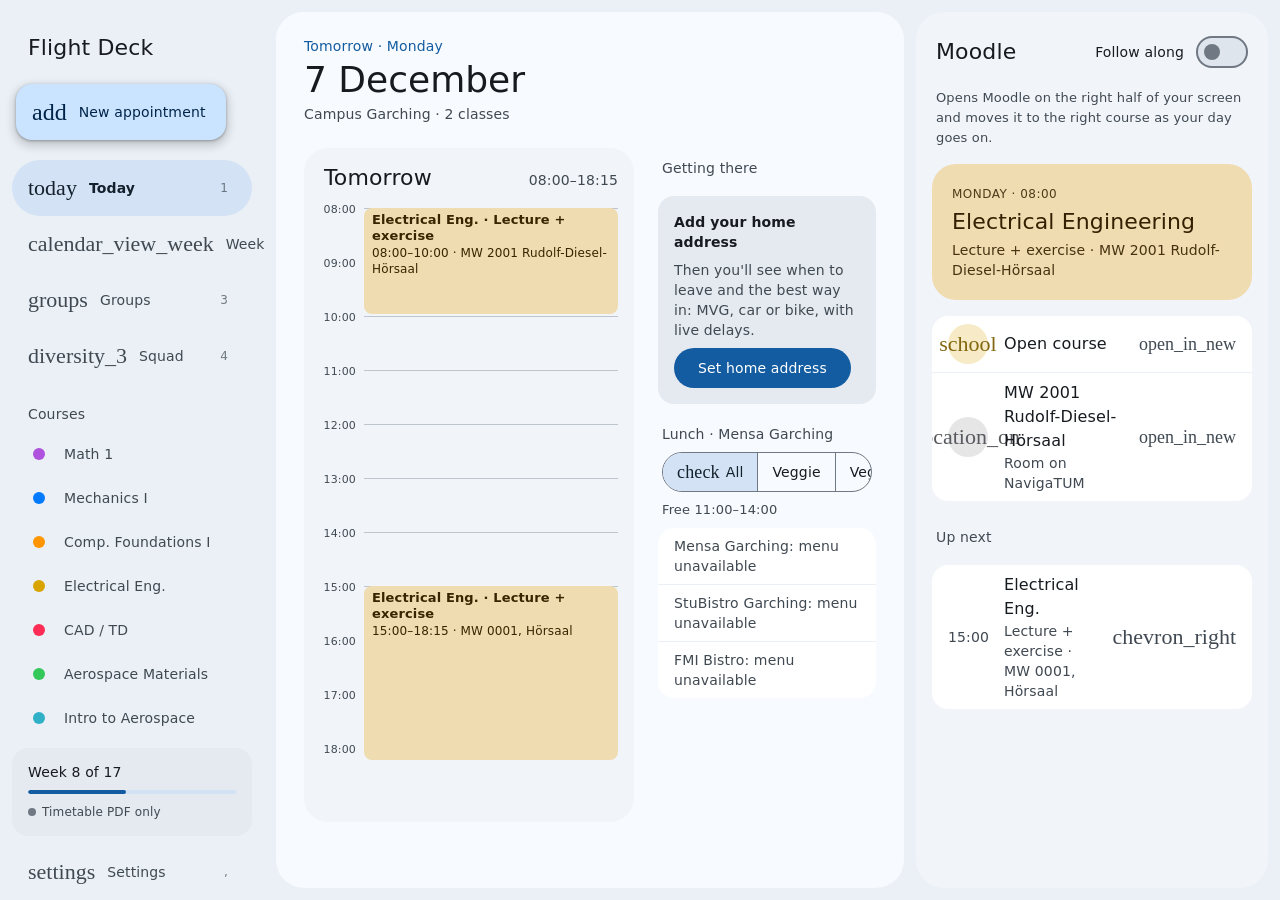
==== commit 1de154b4: "Harden the page and Worker: CSP, Moodle opener, /route origin lock - index.html: Content-Security-Po" ====
--- a/index.html
+++ b/index.html
@@ -10,10 +10,9 @@
   <link rel="manifest" href="manifest.webmanifest">
   <link rel="icon" href="icons/icon.svg" type="image/svg+xml">
   <link rel="apple-touch-icon" href="icons/icon-192.png">
-  <script>
-    // Your colour seed, before first paint (app.js changes it from Settings)
-    try { var seed = localStorage.getItem('fd_md_seed'); if (seed) document.documentElement.style.setProperty('--seed', seed); } catch (e) {}
-  </script>
+  <!-- Pages can't send headers, so the CSP lives here. A Worker on your own domain (not *.workers.dev) goes into connect-src -->
+  <meta http-equiv="Content-Security-Policy" content="default-src 'self'; script-src 'self'; style-src 'self' 'unsafe-inline' https://fonts.googleapis.com; font-src https://fonts.gstatic.com; img-src 'self' data:; connect-src 'self' https://campus.tum.de https://www.mvg.de https://tum-dev.github.io https://nav.tum.de https://api.open-meteo.com https://*.workers.dev; object-src 'none'; base-uri 'none'; form-action 'self'">
+  <script src="js/seed.js"></script>
   <link rel="preconnect" href="https://fonts.googleapis.com">
   <link rel="preconnect" href="https://fonts.gstatic.com" crossorigin>
   <link href="https://fonts.googleapis.com/css2?family=Roboto+Flex:opsz,wght@8..144,400;8..144,500;8..144,600;8..144,700&display=swap" rel="stylesheet">
--- a/css/style.css
+++ b/css/style.css
@@ -194,9 +194,8 @@
 .form-grid { display: grid; grid-template-columns: repeat(2, minmax(0, 1fr)); gap: 16px; }
 .tf { display: flex; flex-direction: column; gap: 6px; font-size: 12px; font-weight: 500; color: var(--md-on-surface-variant); }
 .tf.span-2 { grid-column: 1 / -1; }
-.tf .field { font-size: 16px; font-weight: 400; color: var(--md-on-surface); background: var(--md-surface-lowest); }
-textarea.field { min-height: 88px; padding: 12px 16px; resize: vertical; font: inherit; font-size: 16px; }
-textarea.field:focus { padding: 11px 15px; }
+.tf .field { color: var(--md-on-surface); }
+textarea.field { min-height: 96px; padding: 14px 16px; resize: vertical; font: inherit; font-size: 16px; line-height: 24px; }
 .check-row { grid-column: 1 / -1; display: flex; align-items: center; gap: 12px; font-size: 16px; color: var(--md-on-surface); }
 .check-row input { width: 20px; height: 20px; accent-color: var(--md-primary); }
 .form-actions { display: flex; flex-wrap: wrap; justify-content: space-between; gap: 8px; }
@@ -302,12 +301,39 @@
 .switch[aria-pressed="true"] .track { background: var(--md-primary); box-shadow: none; }
 .switch[aria-pressed="true"] .track::after { left: 24px; top: 4px; width: 24px; height: 24px; background: var(--md-on-primary); }
 
+/* Text fields: filled and tonal, Google-style. Focus draws a ring with box-shadow, so nothing shifts. */
 .field {
-  width: 100%; min-height: 48px; padding: 0 16px; border: 1px solid var(--md-outline); border-radius: 8px;
-  background: transparent; color: var(--md-on-surface);
-}
-.field:focus { outline: none; border: 2px solid var(--md-primary); padding: 0 15px; }
-select.field { padding-right: 28px; background: var(--md-surface-high); }
+  width: 100%; min-height: 48px; padding: 0 16px; border: 0; border-radius: 12px;
+  background: var(--md-surface-high); color: var(--md-on-surface); caret-color: var(--md-primary);
+  font-size: 16px; font-weight: 400;
+  box-shadow: inset 0 0 0 1px transparent;
+  transition: background-color .15s ease, box-shadow .15s ease;
+}
+.field::placeholder { color: var(--md-on-surface-variant); opacity: 0.8; }
+.field:hover { background: var(--md-surface-highest); }
+.field:focus, .field:focus-visible { outline: none; background: var(--md-surface-highest); box-shadow: inset 0 0 0 2px var(--md-primary); }
+.field[readonly] { color: var(--md-on-surface-variant); }
+.field[readonly]:focus { box-shadow: inset 0 0 0 1px var(--md-outline-variant); }
+select.field {
+  appearance: none; -webkit-appearance: none; cursor: pointer; padding-right: 40px;
+  background-image: url("data:image/svg+xml,%3Csvg xmlns='http://www.w3.org/2000/svg' width='24' height='24' viewBox='0 0 24 24'%3E%3Cpath d='M7 10l5 5 5-5' fill='none' stroke='%2373777F' stroke-width='2' stroke-linecap='round' stroke-linejoin='round'/%3E%3C/svg%3E");
+  background-repeat: no-repeat; background-position: right 10px center;
+}
+input[type="number"].field { -moz-appearance: textfield; text-align: center; padding: 0 8px; }
+input[type="number"].field::-webkit-inner-spin-button, input[type="number"].field::-webkit-outer-spin-button { -webkit-appearance: none; margin: 0; }
+input[type="search"].field::-webkit-search-cancel-button { cursor: pointer; }
+@media (prefers-reduced-motion: reduce) { .field { transition: none; } }
+
+/* Search: a pill with the icon inside, like Google's */
+.search-field {
+  flex: 1; display: flex; align-items: center; gap: 4px; min-height: 52px; padding: 0 8px 0 16px; border-radius: 26px;
+  background: var(--md-surface-high); color: var(--md-on-surface-variant);
+  transition: background-color .15s ease, box-shadow .15s ease;
+}
+.search-field:hover { background: var(--md-surface-highest); }
+.search-field:focus-within { background: var(--md-surface-highest); box-shadow: inset 0 0 0 2px var(--md-primary); }
+.search-field .field { background: transparent; box-shadow: none; min-height: 48px; padding: 0 8px; }
+.search-field .field:focus { box-shadow: none; }
 
 .tag { display: inline-flex; align-items: center; height: 24px; padding: 0 8px; border-radius: 8px; font-size: 12px; font-weight: 500; background: var(--md-surface-highest); color: var(--md-on-surface-variant); white-space: nowrap; }
 .tag.red { background: var(--md-error-container); color: var(--md-on-error-container); }
@@ -384,6 +410,15 @@
 .closure { padding: 10px 14px; border-radius: 12px; background: var(--md-tertiary-container); color: var(--md-on-tertiary-container); font-size: 13px; }
 
 .travel { display: flex; flex-direction: column; gap: 20px; min-width: 0; }
+/* The commute, board and lunch slots each hold several sections: space them the same way */
+.travel > div, .travel .stale { display: flex; flex-direction: column; gap: 20px; }
+.travel > div:empty { display: none; }
+.travel > .commute { gap: 8px; }
+#commuteBody, #commuteBody > .stale { display: flex; flex-direction: column; gap: 20px; }
+.stale { opacity: 0.55; pointer-events: none; transition: opacity .2s; }
+.leave-controls { display: flex; flex-wrap: wrap; align-items: center; gap: 8px; }
+.leave-controls .seg { flex-wrap: wrap; }
+.field.leave-at { width: auto; min-height: 40px; border-radius: 20px; padding: 0 14px; font-size: 14px; font-weight: 500; }
 .leave-card { background: var(--md-primary-container); color: var(--md-on-primary-container); border-radius: 28px; padding: 24px; display: flex; flex-direction: column; gap: 16px; }
 .leave-top { display: flex; flex-wrap: wrap; justify-content: space-between; gap: 12px; align-items: flex-start; }
 .leave-time { font-size: 57px; line-height: 64px; font-weight: 400; letter-spacing: -0.02em; font-variant-numeric: tabular-nums; }
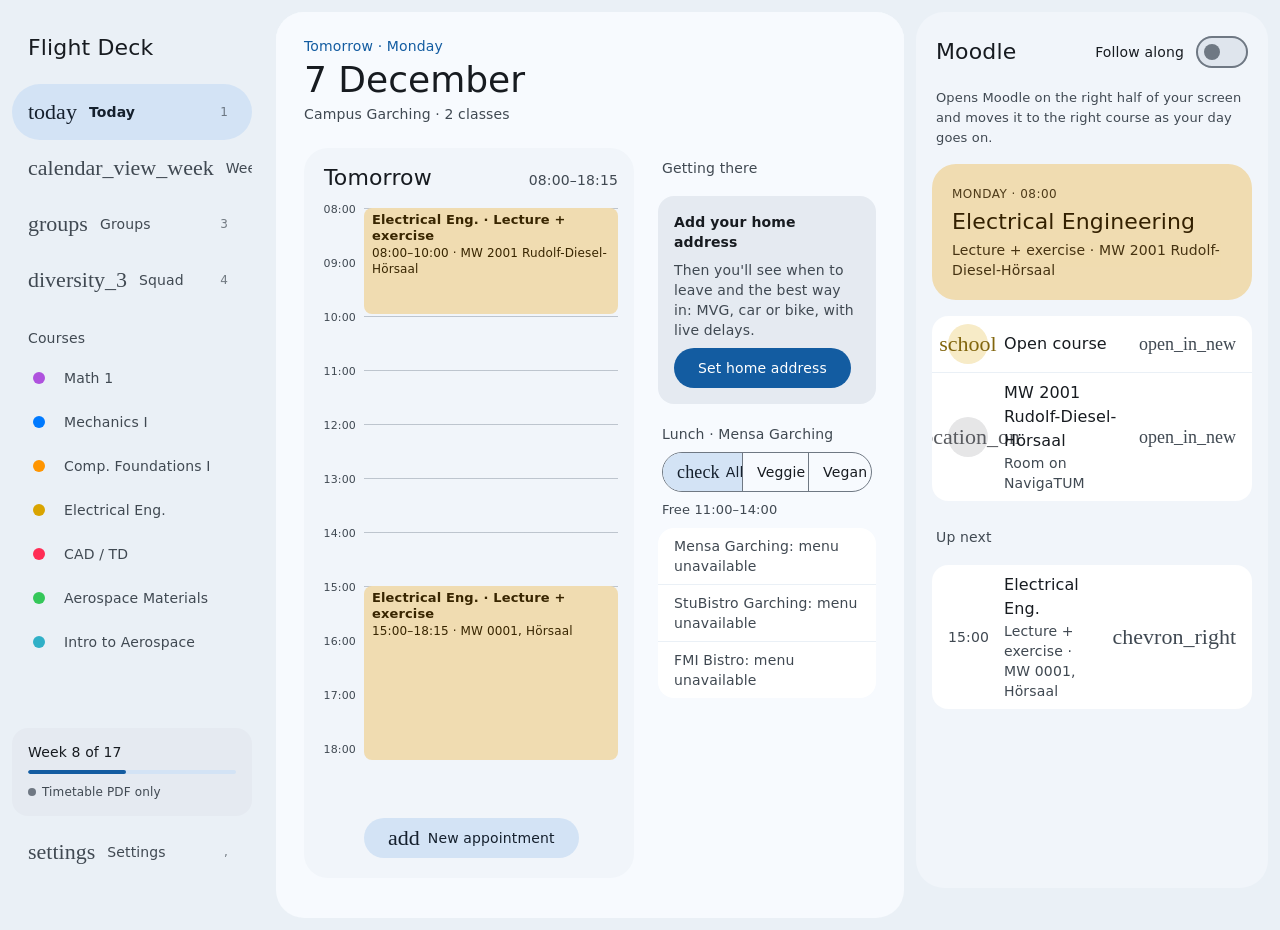
==== commit 5a41b118: "Put New appointment under the day plan and next to Export .ics Drop the sidebar and floating FABs. T" ====
--- a/index.html
+++ b/index.html
@@ -23,7 +23,6 @@
   <div class="app">
     <nav class="sidebar" aria-label="Main">
       <div class="brand">Flight Deck</div>
-      <button type="button" class="fab" data-new-appt><span class="msr" aria-hidden="true">add</span>New appointment</button>
       <div class="side-group">
         <button type="button" class="side-item" data-view="today"><span class="msr" aria-hidden="true">today</span>Today<kbd>1</kbd></button>
         <button type="button" class="side-item" data-view="week"><span class="msr" aria-hidden="true">calendar_view_week</span>Week<kbd>2</kbd></button>
@@ -63,8 +62,6 @@
     <button type="button" data-open-settings><span class="pill"><span class="msr" aria-hidden="true">settings</span></span>Settings</button>
   </nav>
 
-  <button type="button" class="fab fab-mobile" data-new-appt aria-label="New appointment"><span class="msr" aria-hidden="true">add</span></button>
-
   <dialog class="sheet" id="sheet" aria-labelledby="sheetTitle">
     <div class="sheet-head">
       <h2 id="sheetTitle"></h2>
--- a/css/style.css
+++ b/css/style.css
@@ -178,18 +178,6 @@
 }
 .brand { padding: 18px 16px 14px; font-size: 22px; line-height: 28px; font-weight: 500; }
 
-/* Extended FAB: new appointment */
-.fab {
-  display: inline-flex; align-items: center; gap: 12px; align-self: flex-start;
-  min-height: 56px; padding: 0 20px 0 16px; margin: 0 0 12px 4px; border: 0; border-radius: 16px;
-  background: var(--md-primary-container); color: var(--md-on-primary-container);
-  font-size: 14px; font-weight: 500; box-shadow: var(--elev-3); position: relative; overflow: hidden;
-}
-.fab::after { content: ''; position: absolute; inset: 0; background: currentColor; opacity: 0; transition: opacity .15s; }
-.fab:hover::after { opacity: 0.08; }
-.fab .msr { font-size: 24px; }
-.fab-mobile { display: none; }
-
 /* Appointment form */
 .form-grid { display: grid; grid-template-columns: repeat(2, minmax(0, 1fr)); gap: 16px; }
 .tf { display: flex; flex-direction: column; gap: 6px; font-size: 12px; font-weight: 500; color: var(--md-on-surface-variant); }
@@ -209,7 +197,6 @@
   background: transparent; text-align: left; font-size: 14px; font-weight: 500;
   color: var(--md-on-surface-variant);
 }
-.side-item:hover { background: var(--state-hover); }
 .side-item[aria-current="page"] { background: var(--md-secondary-container); color: var(--md-on-secondary-container); font-weight: 600; }
 .side-item kbd { margin-left: auto; font: 12px var(--font); color: var(--md-on-surface-variant); opacity: 0.7; }
 .course-item { min-height: 44px; gap: 14px; font-weight: 400; }
@@ -258,7 +245,7 @@
   font-weight: 500; font-size: 14px; letter-spacing: 0.01em; white-space: nowrap;
   position: relative; overflow: hidden;
 }
-.btn::after { content: ''; position: absolute; inset: 0; background: currentColor; opacity: 0; transition: opacity .15s; }
+.btn::after { content: ''; position: absolute; inset: 0; background: currentColor; opacity: 0; }
 .btn:hover { text-decoration: none; }
 .btn:hover::after { opacity: 0.08; }
 .btn:active::after { opacity: 0.12; }
@@ -273,7 +260,6 @@
   width: 40px; height: 40px; border: 0; border-radius: 20px; background: transparent; color: var(--md-on-surface-variant);
   display: inline-flex; align-items: center; justify-content: center;
 }
-.icon-btn:hover { background: var(--state-hover); }
 
 /* Segmented buttons */
 .seg { display: inline-flex; border: 1px solid var(--md-outline); border-radius: 20px; overflow: hidden; flex-wrap: nowrap; max-width: 100%; }
@@ -282,7 +268,6 @@
   color: var(--md-on-surface); display: inline-flex; align-items: center; gap: 6px; white-space: nowrap;
 }
 .seg button + button { border-left: 1px solid var(--md-outline); }
-.seg button:hover { background: var(--state-hover); }
 .seg button[aria-pressed="true"] { background: var(--md-secondary-container); color: var(--md-on-secondary-container); }
 .seg button[aria-pressed="true"]::before { content: 'check'; font-family: "Material Symbols Rounded"; font-size: 18px; line-height: 1; }
 .seg button:disabled { opacity: 0.38; cursor: default; }
@@ -353,7 +338,7 @@
   position: relative; color: var(--md-on-surface); background: transparent; border: 0; width: 100%; text-align: left;
 }
 .row + .row { border-top: 1px solid var(--md-surface-container); }
-a.row:hover, button.row:hover { text-decoration: none; background: var(--state-hover); }
+a.row:hover, button.row:hover { text-decoration: none; }
 .row .grow { flex: 1; min-width: 0; display: flex; flex-direction: column; font-size: 16px; line-height: 24px; }
 .row .sub { font-size: 14px; line-height: 20px; color: var(--md-on-surface-variant); }
 .row .value { color: var(--md-on-surface-variant); white-space: nowrap; }
@@ -378,6 +363,7 @@
 .col-head { display: flex; align-items: baseline; justify-content: space-between; gap: 8px; padding: 0 0 8px 12px; }
 .col-head span { color: var(--md-on-surface-variant); font-size: 14px; }
 
+.day-col .add-appt { align-self: flex-start; margin: 8px 0 0 52px; }
 .timeline { display: grid; grid-template-columns: 44px minmax(0, 1fr); column-gap: 8px; }
 .tl-hours, .tl-track { position: relative; }
 .tl-hours span { position: absolute; right: 0; transform: translateY(-8px); font-size: 11px; font-weight: 500; color: var(--md-on-surface-variant); }
@@ -397,7 +383,6 @@
   }
 }
 .ev b { font-weight: 600; font-size: 13px; }
-.ev:hover { filter: brightness(0.96); }
 .ev.now { background: var(--c); color: #FFFFFF; box-shadow: var(--elev-1); }
 @supports (color: oklch(from red l c h)) { .ev.now { background: oklch(from var(--c) 0.50 0.14 h); } }
 .ev.past { opacity: 0.6; }
@@ -524,7 +509,6 @@
 .sheet-head { display: flex; align-items: center; justify-content: space-between; gap: 12px; padding: 24px 24px 8px; }
 .sheet-head h2 { margin: 0; font-size: 24px; line-height: 32px; font-weight: 400; }
 .sheet-done { border: 0; background: transparent; color: var(--md-primary); font-weight: 500; min-height: 40px; padding: 0 12px; border-radius: 20px; }
-.sheet-done:hover { background: color-mix(in srgb, var(--md-primary) 8%, transparent); }
 .sheet-body { padding: 8px 24px 24px; overflow-y: auto; display: flex; flex-direction: column; gap: 16px; }
 .sheet-body .row label { flex: 1; }
 .err { color: var(--md-error); font-size: 13px; margin: 0; padding: 0 4px; }
@@ -574,8 +558,141 @@
   .sheet-head { padding-top: 8px; }
   .groups { grid-template-columns: minmax(0, 1fr); }
   .toast { left: 12px; right: 12px; bottom: 96px; }
-  .fab-mobile { display: inline-flex; position: fixed; right: 16px; bottom: calc(104px + env(safe-area-inset-bottom)); z-index: 21; width: 56px; padding: 0; margin: 0; justify-content: center; }
   .form-grid { grid-template-columns: minmax(0, 1fr); }
+}
+
+/* ================= MOTION (Material 3) =================
+   Easing and duration tokens from the M3 motion spec. State changes use the standard curve;
+   things entering use emphasized-decelerate, things leaving emphasized-accelerate. */
+:root {
+  --ease-standard: cubic-bezier(0.2, 0, 0, 1);
+  --ease-emph-decel: cubic-bezier(0.05, 0.7, 0.1, 1);
+  --ease-emph-accel: cubic-bezier(0.3, 0, 0.8, 0.15);
+  --dur-short: 150ms;
+  --dur-medium: 250ms;
+  --dur-long: 400ms;
+}
+
+/* State layers: an overlay in the content colour, 8% on hover, 10% on focus, 12% pressed */
+a.row, button.row, .side-item, .seg button, .icon-btn, .sheet-done { position: relative; overflow: hidden; }
+.tabbar .pill { position: relative; overflow: hidden; }
+:is(.ev, a.row, button.row, .side-item, .seg button, .icon-btn, .sheet-done, .tabbar .pill)::after {
+  content: ''; position: absolute; inset: 0; border-radius: inherit; pointer-events: none;
+  background: currentColor; opacity: 0;
+}
+:is(.ev, a.row, button.row, .side-item, .seg button, .icon-btn, .sheet-done, .tabbar .pill, .btn)::after {
+  transition: opacity var(--dur-short) var(--ease-standard);
+}
+:is(.ev, a.row, button.row, .side-item, .seg button, .icon-btn, .sheet-done, .btn):hover::after,
+.tabbar button:hover .pill::after { opacity: 0.08; }
+:is(.ev, a.row, button.row, .side-item, .seg button, .icon-btn, .sheet-done, .btn):focus-visible::after { opacity: 0.10; }
+:is(.ev, a.row, button.row, .side-item, .seg button, .icon-btn, .sheet-done, .btn):active::after,
+.tabbar button:active .pill::after { opacity: 0.12; }
+:is(button, a)[disabled]::after { opacity: 0 !important; }
+
+/* Ripple from the press point (added by app.js) */
+.ripple {
+  position: absolute; border-radius: 50%; pointer-events: none; z-index: 0;
+  background: currentColor; opacity: 0.12; transform: scale(0);
+  animation: ripple var(--dur-long) var(--ease-standard) forwards;
+  transition: opacity 300ms linear;
+}
+.ripple.out { opacity: 0; }
+@keyframes ripple { to { transform: scale(1); } }
+
+/* Colour, elevation and shape changes on controls ease instead of snapping */
+.side-item, .seg button, .tabbar button, .tabbar .pill, .icon-btn, .sheet-done, .chip, .tag, .swatch, .course-item .dot,
+.btn, .row, .mode, .leave-card, .course-card, .plan, .card, .weather {
+  transition: background-color var(--dur-medium) var(--ease-standard), color var(--dur-medium) var(--ease-standard),
+    box-shadow var(--dur-medium) var(--ease-standard), border-color var(--dur-medium) var(--ease-standard),
+    transform var(--dur-medium) var(--ease-standard), opacity var(--dur-medium) var(--ease-standard);
+}
+.swatch:hover { transform: scale(1.06); }
+.swatch:active { transform: scale(0.96); }
+.switch .track, .switch .track::after {
+  transition: background-color var(--dur-medium) var(--ease-standard), box-shadow var(--dur-medium) var(--ease-standard),
+    left var(--dur-medium) var(--ease-emph-decel), top var(--dur-medium) var(--ease-emph-decel),
+    width var(--dur-medium) var(--ease-emph-decel), height var(--dur-medium) var(--ease-emph-decel);
+}
+.switch:active .track::after { width: 28px; height: 28px; top: 2px; left: 4px; }
+.switch[aria-pressed="true"]:active .track::after { left: 20px; }
+.toast { transition: opacity var(--dur-medium) var(--ease-emph-accel), transform var(--dur-medium) var(--ease-emph-accel); }
+.toast.show { transition-timing-function: var(--ease-emph-decel); transition-duration: var(--dur-long); }
+.stale { transition: opacity var(--dur-medium) var(--ease-standard); }
+.progress-card .bar span { transition: width var(--dur-long) var(--ease-standard); }
+
+/* Class tiles: their state (now, past, skipped) and the "now" line move smoothly as time passes */
+.ev {
+  transition: background-color var(--dur-long) var(--ease-standard), color var(--dur-long) var(--ease-standard),
+    opacity var(--dur-long) var(--ease-standard), box-shadow var(--dur-medium) var(--ease-standard),
+    transform var(--dur-medium) var(--ease-standard);
+}
+.ev:hover { box-shadow: var(--elev-1); }
+.ev:active { transform: scale(0.985); }
+.now-line { transition: top var(--dur-long) var(--ease-standard); }
+
+/* Entrances. A new view fades through (M3 "fade through"), its tiles and cards rise in, staggered */
+@keyframes fade-through { from { opacity: 0; transform: scale(0.98); } }
+@keyframes rise-in { from { opacity: 0; transform: translateY(12px); } }
+@keyframes tile-in { from { opacity: 0; transform: translateY(8px) scale(0.97); } }
+@keyframes slide-next { from { opacity: 0; transform: translateX(32px); } }
+@keyframes slide-prev { from { opacity: 0; transform: translateX(-32px); } }
+.view.enter-fade > * { animation: fade-through var(--dur-long) var(--ease-emph-decel) both; }
+.view.enter-fade :is(.travel > *, .section, .plan, .autopilot, .week-stats) { animation: rise-in var(--dur-long) var(--ease-emph-decel) both; animation-delay: 60ms; }
+.view.enter-fade .ev { animation: tile-in var(--dur-long) var(--ease-emph-decel) both; animation-delay: calc(80ms + var(--i, 0) * 30ms); }
+.view.enter-next :is(.week-col, .week-head) { animation: slide-next var(--dur-long) var(--ease-emph-decel) both; }
+.view.enter-prev :is(.week-col, .week-head) { animation: slide-prev var(--dur-long) var(--ease-emph-decel) both; }
+.title-block.enter-fade { animation: rise-in var(--dur-long) var(--ease-emph-decel) both; }
+.title-block.enter-next { animation: slide-next var(--dur-long) var(--ease-emph-decel) both; }
+.title-block.enter-prev { animation: slide-prev var(--dur-long) var(--ease-emph-decel) both; }
+
+/* Toggles redrawn on click replay their state change (app.js adds flash-on / flash-off) */
+@keyframes seg-on { from { background-color: transparent; color: var(--md-on-surface); } }
+@keyframes seg-off { from { background-color: var(--md-secondary-container); color: var(--md-on-secondary-container); } }
+@keyframes check-in { from { opacity: 0; transform: scale(0.3); } }
+.seg button.flash-on { animation: seg-on var(--dur-medium) var(--ease-standard); }
+.seg button.flash-off { animation: seg-off var(--dur-medium) var(--ease-standard); }
+.seg button.flash-on::before, .row.flash-on .check .msr, .swatch.flash-on::after { animation: check-in var(--dur-medium) var(--ease-emph-decel); display: inline-block; }
+.row.flash-on, .row.flash-off { animation: none; }
+@keyframes thumb-on { from { left: 8px; top: 8px; width: 16px; height: 16px; background-color: var(--md-outline); } }
+@keyframes thumb-off { from { left: 24px; top: 4px; width: 24px; height: 24px; background-color: var(--md-on-primary); } }
+@keyframes track-on { from { background-color: var(--md-surface-highest); box-shadow: inset 0 0 0 2px var(--md-outline); } }
+@keyframes track-off { from { background-color: var(--md-primary); box-shadow: none; } }
+.switch.flash-on .track { animation: track-on var(--dur-medium) var(--ease-standard); }
+.switch.flash-on .track::after { animation: thumb-on var(--dur-medium) var(--ease-emph-decel); }
+.switch.flash-off .track { animation: track-off var(--dur-medium) var(--ease-standard); }
+.switch.flash-off .track::after { animation: thumb-off var(--dur-medium) var(--ease-emph-decel); }
+@keyframes dot-on { from { background-color: transparent; transform: scale(0.6); } }
+@keyframes dot-off { from { background-color: var(--c); } }
+.course-item.flash-on .dot { animation: dot-on var(--dur-medium) var(--ease-emph-decel); }
+.course-item.flash-off .dot { animation: dot-off var(--dur-medium) var(--ease-standard); }
+
+/* Dialogs and the bottom sheet: open with emphasized-decelerate, close with emphasized-accelerate.
+   Uses @starting-style; browsers without it just open and close instantly. */
+.sheet {
+  opacity: 0; transform: translateY(24px) scale(0.96);
+  transition: opacity var(--dur-medium) var(--ease-emph-accel), transform var(--dur-medium) var(--ease-emph-accel),
+    overlay var(--dur-medium) allow-discrete, display var(--dur-medium) allow-discrete;
+}
+.sheet[open] { opacity: 1; transform: none; transition-duration: var(--dur-long); transition-timing-function: var(--ease-emph-decel); }
+@starting-style { .sheet[open] { opacity: 0; transform: translateY(24px) scale(0.96); } }
+.sheet::backdrop {
+  background-color: rgba(0, 0, 0, 0);
+  transition: background-color var(--dur-medium) var(--ease-standard), overlay var(--dur-medium) allow-discrete, display var(--dur-medium) allow-discrete;
+}
+.sheet[open]::backdrop { background-color: rgba(0, 0, 0, 0.32); }
+@starting-style { .sheet[open]::backdrop { background-color: rgba(0, 0, 0, 0); } }
+@media (max-width: 760px) {
+  .sheet { opacity: 1; transform: translateY(100%); }
+  .sheet[open] { transform: none; }
+  @starting-style { .sheet[open] { opacity: 1; transform: translateY(100%); } }
+}
+
+/* Respect "reduce motion": keep colour changes, drop movement */
+@media (prefers-reduced-motion: reduce) {
+  *, *::before, *::after { animation-duration: 1ms !important; animation-delay: 0ms !important; animation-iteration-count: 1 !important; }
+  .ev, .now-line, .sheet, .toast, .swatch, .switch .track::after { transition-property: background-color, color, opacity !important; }
+  .ev:active, .swatch:hover, .swatch:active { transform: none; }
 }
 
 @media print {
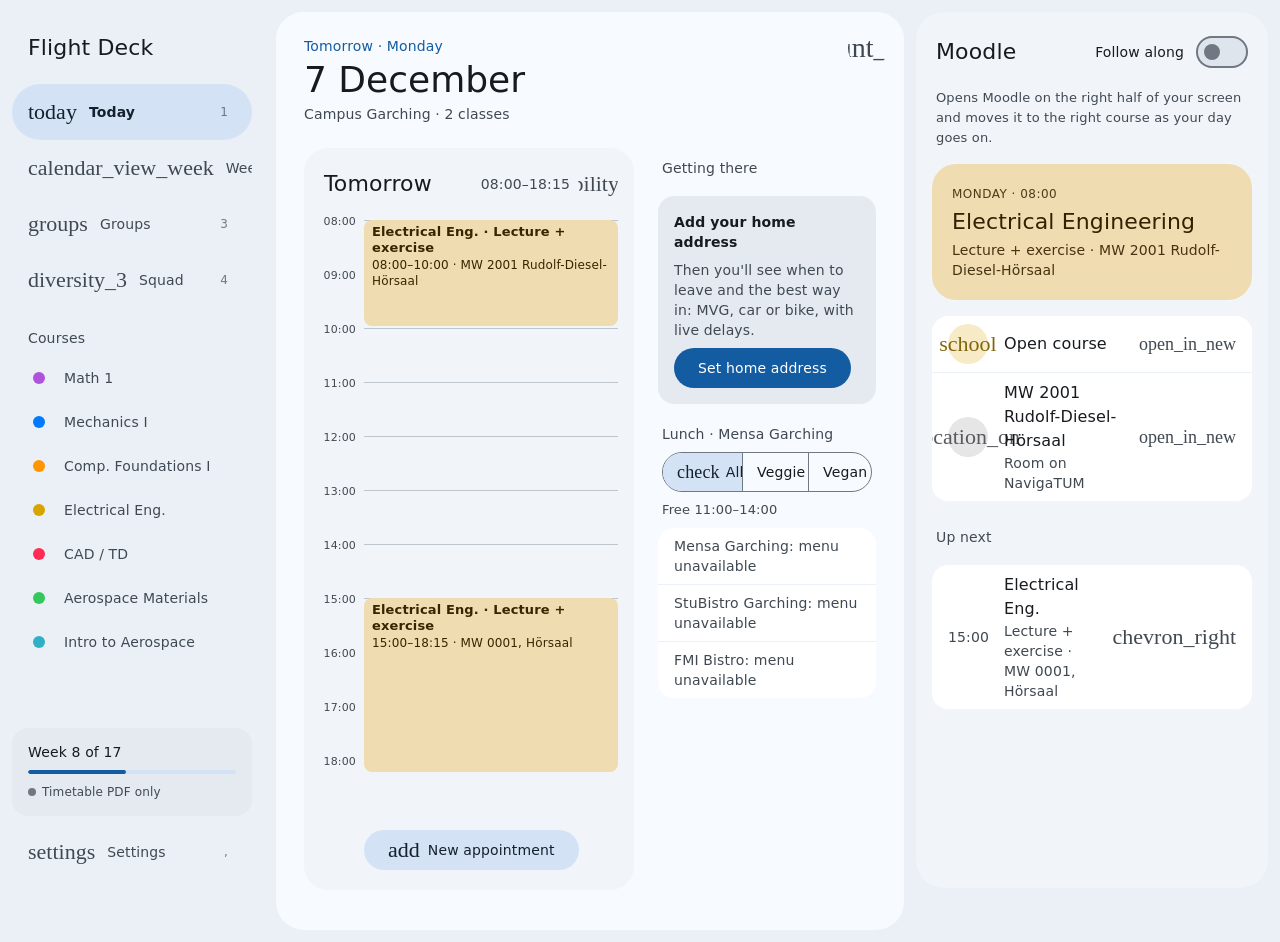
==== commit 463aebff: "Account icon: connect TUMonline and log in to Moodle Co-Authored-By: Claude Opus 5.5 <noreply@anthro" ====
--- a/index.html
+++ b/index.html
@@ -47,6 +47,7 @@
           <span class="subtitle" id="subtitle"></span>
         </div>
         <div class="toolbar-actions" id="toolbarActions"></div>
+        <button type="button" class="icon-btn account-btn" data-open-account aria-label="Account" title="Account"><span class="msr" aria-hidden="true">account_circle</span></button>
       </header>
       <div id="view" class="view"></div>
     </main>
--- a/css/style.css
+++ b/css/style.css
@@ -184,6 +184,7 @@
 .tf.span-2 { grid-column: 1 / -1; }
 .tf .field { color: var(--md-on-surface); }
 textarea.field { min-height: 96px; padding: 14px 16px; resize: vertical; font: inherit; font-size: 16px; line-height: 24px; }
+.nav-link { justify-self: start; }
 .check-row { grid-column: 1 / -1; display: flex; align-items: center; gap: 12px; font-size: 16px; color: var(--md-on-surface); }
 .check-row input { width: 20px; height: 20px; accent-color: var(--md-primary); }
 .form-actions { display: flex; flex-wrap: wrap; justify-content: space-between; gap: 8px; }
@@ -201,8 +202,6 @@
 .side-item kbd { margin-left: auto; font: 12px var(--font); color: var(--md-on-surface-variant); opacity: 0.7; }
 .course-item { min-height: 44px; gap: 14px; font-weight: 400; }
 .course-item .dot { width: 12px; height: 12px; border-radius: 50%; background: var(--c); flex-shrink: 0; margin: 0 5px; }
-.course-item.off { opacity: 0.55; }
-.course-item.off .dot { background: transparent; box-shadow: inset 0 0 0 2px var(--c); }
 .side-foot { margin-top: auto; display: flex; flex-direction: column; gap: 8px; }
 .progress-card { padding: 14px 16px; border-radius: 16px; background: var(--md-surface-high); display: flex; flex-direction: column; gap: 8px; font-size: 12px; color: var(--md-on-surface-variant); }
 .progress-card > span:first-child { font-size: 14px; font-weight: 500; color: var(--md-on-surface); }
@@ -220,9 +219,11 @@
 .toolbar {
   position: sticky; top: 0; z-index: 5;
   display: flex; flex-wrap: wrap; align-items: flex-end; justify-content: space-between; gap: 12px;
-  padding: 24px 28px 16px;
+  padding: 24px 68px 16px 28px;
   background: var(--md-surface);
 }
+.toolbar .account-btn { position: absolute; top: 16px; right: 16px; }
+.account-btn .msr { font-size: 28px; }
 .title-block { display: flex; flex-direction: column; gap: 2px; min-width: 0; }
 .eyebrow { font-size: 14px; font-weight: 500; color: var(--md-primary); letter-spacing: 0.01em; }
 .toolbar h1 { margin: 0; font-size: 36px; line-height: 44px; font-weight: 400; letter-spacing: 0; }
@@ -236,6 +237,8 @@
   padding: 20px 16px 28px;
   display: flex; flex-direction: column; gap: 16px;
 }
+/* Scroll the panel rather than squash its cards and lists */
+.inspector > * { flex-shrink: 0; }
 
 /* ================= BUTTONS & CONTROLS ================= */
 .btn {
@@ -260,6 +263,7 @@
   width: 40px; height: 40px; border: 0; border-radius: 20px; background: transparent; color: var(--md-on-surface-variant);
   display: inline-flex; align-items: center; justify-content: center;
 }
+.icon-btn[aria-pressed="true"] { background: var(--md-secondary-container); color: var(--md-on-secondary-container); }
 
 /* Segmented buttons */
 .seg { display: inline-flex; border: 1px solid var(--md-outline); border-radius: 20px; overflow: hidden; flex-wrap: nowrap; max-width: 100%; }
@@ -328,8 +332,12 @@
 
 /* Lists in rounded containers */
 .section { display: flex; flex-direction: column; gap: 8px; }
+.section:empty { display: none; }
 .section-label { padding: 0 4px; min-height: 40px; font-size: 14px; font-weight: 500; color: var(--md-on-surface-variant); display: flex; flex-wrap: wrap; justify-content: space-between; align-items: center; gap: 8px; }
 .section-label > span:last-child:not(.seg) { font-weight: 400; }
+.home-chip { max-width: 55%; gap: 6px; min-height: 32px; }
+.home-chip span:last-child { overflow: hidden; text-overflow: ellipsis; }
+.home-chip .msr { font-size: 18px; }
 .section-note { padding: 0 4px; font-size: 13px; color: var(--md-on-surface-variant); margin: 0; }
 .list { background: var(--md-surface-lowest); border-radius: 16px; overflow: hidden; }
 .inspector .list, .sheet .list { background: var(--md-surface-lowest); }
@@ -360,8 +368,8 @@
 .today { display: grid; grid-template-columns: minmax(280px, 330px) minmax(0, 1fr); gap: 24px; align-items: start; }
 .day-col { display: flex; flex-direction: column; gap: 8px; padding: 16px 16px 20px 8px; border-radius: 24px; background: var(--md-surface-low); }
 .day-col h2, .travel h2 { margin: 0; font-size: 22px; line-height: 28px; font-weight: 400; }
-.col-head { display: flex; align-items: baseline; justify-content: space-between; gap: 8px; padding: 0 0 8px 12px; }
-.col-head span { color: var(--md-on-surface-variant); font-size: 14px; }
+.col-head { display: flex; align-items: center; gap: 8px; padding: 0 0 8px 12px; }
+.col-head > span { margin-left: auto; color: var(--md-on-surface-variant); font-size: 14px; }
 
 .day-col .add-appt { align-self: flex-start; margin: 8px 0 0 52px; }
 .timeline { display: grid; grid-template-columns: 44px minmax(0, 1fr); column-gap: 8px; }
@@ -388,8 +396,8 @@
 .ev.past { opacity: 0.6; }
 .ev.skipped { opacity: 0.5; background: repeating-linear-gradient(135deg, var(--md-surface-highest) 0 6px, var(--md-surface-low) 6px 12px); color: var(--md-on-surface-variant); }
 .ev.cancelled b { text-decoration: line-through; }
-.ev.lane-0 { right: 50%; margin-right: 1px; }
-.ev.lane-1 { left: 50%; margin-left: 1px; }
+.ev.other { background: color-mix(in srgb, var(--c) 8%, transparent); color: var(--md-on-surface-variant); border: 1px solid color-mix(in srgb, var(--c) 40%, transparent); padding: 3px 4px; font-size: 11px; line-height: 14px; }
+.ev.other b { font-size: 11px; font-weight: 500; }
 .now-line { position: absolute; left: -6px; right: 0; height: 2px; background: var(--md-error); z-index: 2; pointer-events: none; }
 .now-line::before { content: ''; position: absolute; left: -5px; top: -5px; width: 12px; height: 12px; border-radius: 50%; background: var(--md-error); }
 .closure { padding: 10px 14px; border-radius: 12px; background: var(--md-tertiary-container); color: var(--md-on-tertiary-container); font-size: 13px; }
@@ -459,6 +467,7 @@
 /* ================= WEEK ================= */
 .week-wrap { overflow-x: auto; }
 .week { min-width: 720px; display: grid; grid-template-columns: 48px repeat(5, minmax(0, 1fr)); }
+.week.with-others { min-width: 1040px; }
 .week-head { padding: 0 6px 12px; display: flex; flex-direction: column; align-items: center; gap: 4px; }
 .week-head .dname { font-size: 12px; font-weight: 500; color: var(--md-on-surface-variant); text-transform: uppercase; letter-spacing: 0.06em; }
 .week-head .dnum { font-size: 24px; width: 46px; height: 46px; display: inline-flex; align-items: center; justify-content: center; border-radius: 50%; }
@@ -467,8 +476,11 @@
 .week-head .campus { font-size: 12px; color: var(--md-on-surface-variant); }
 .week-col { position: relative; border-left: 1px solid var(--md-outline-variant); }
 .week-col .ev { left: 4px; right: 4px; }
-.week-col .ev.lane-0 { right: calc(50% + 1px); }
-.week-col .ev.lane-1 { left: calc(50% + 1px); }
+.week-col { --pad: 4px; }
+.ev.laned {
+  left: calc(var(--pad, 0px) + (100% - 2 * var(--pad, 0px)) * var(--lane) / var(--lanes)); right: auto;
+  width: calc((100% - 2 * var(--pad, 0px)) / var(--lanes) - 2px);
+}
 .week-col .closure { position: absolute; left: 4px; right: 4px; top: 8px; z-index: 1; }
 .week-stats { display: flex; flex-wrap: wrap; align-items: center; gap: 8px 24px; margin-bottom: 16px; color: var(--md-on-surface-variant); }
 .week-stats b { color: var(--md-on-surface); font-weight: 500; }
@@ -538,7 +550,8 @@
   .sidebar { display: none; }
   .main { border-radius: 0; overflow: visible; min-height: 0; }
   .inspector { grid-column: 1; margin: 0 8px; border-radius: 28px; }
-  .toolbar { padding: 16px 16px 12px; }
+  .toolbar { padding: 16px 60px 12px 16px; }
+  .toolbar .account-btn { top: 8px; right: 8px; }
   .toolbar h1 { font-size: 28px; line-height: 36px; }
   .view { padding: 4px 12px 24px; }
   .day-col { padding: 12px 12px 16px 4px; }
@@ -662,10 +675,6 @@
 .switch.flash-on .track::after { animation: thumb-on var(--dur-medium) var(--ease-emph-decel); }
 .switch.flash-off .track { animation: track-off var(--dur-medium) var(--ease-standard); }
 .switch.flash-off .track::after { animation: thumb-off var(--dur-medium) var(--ease-emph-decel); }
-@keyframes dot-on { from { background-color: transparent; transform: scale(0.6); } }
-@keyframes dot-off { from { background-color: var(--c); } }
-.course-item.flash-on .dot { animation: dot-on var(--dur-medium) var(--ease-emph-decel); }
-.course-item.flash-off .dot { animation: dot-off var(--dur-medium) var(--ease-standard); }
 
 /* Dialogs and the bottom sheet: open with emphasized-decelerate, close with emphasized-accelerate.
    Uses @starting-style; browsers without it just open and close instantly. */
@@ -697,7 +706,7 @@
 
 @media print {
   body { background: #FFFFFF; }
-  .sidebar, .inspector, .tabbar, .toolbar-actions { display: none !important; }
+  .sidebar, .inspector, .tabbar, .toolbar-actions, .account-btn { display: none !important; }
   .app, .app.no-inspector { display: block; padding: 0; }
   .toolbar { position: static; }
 }
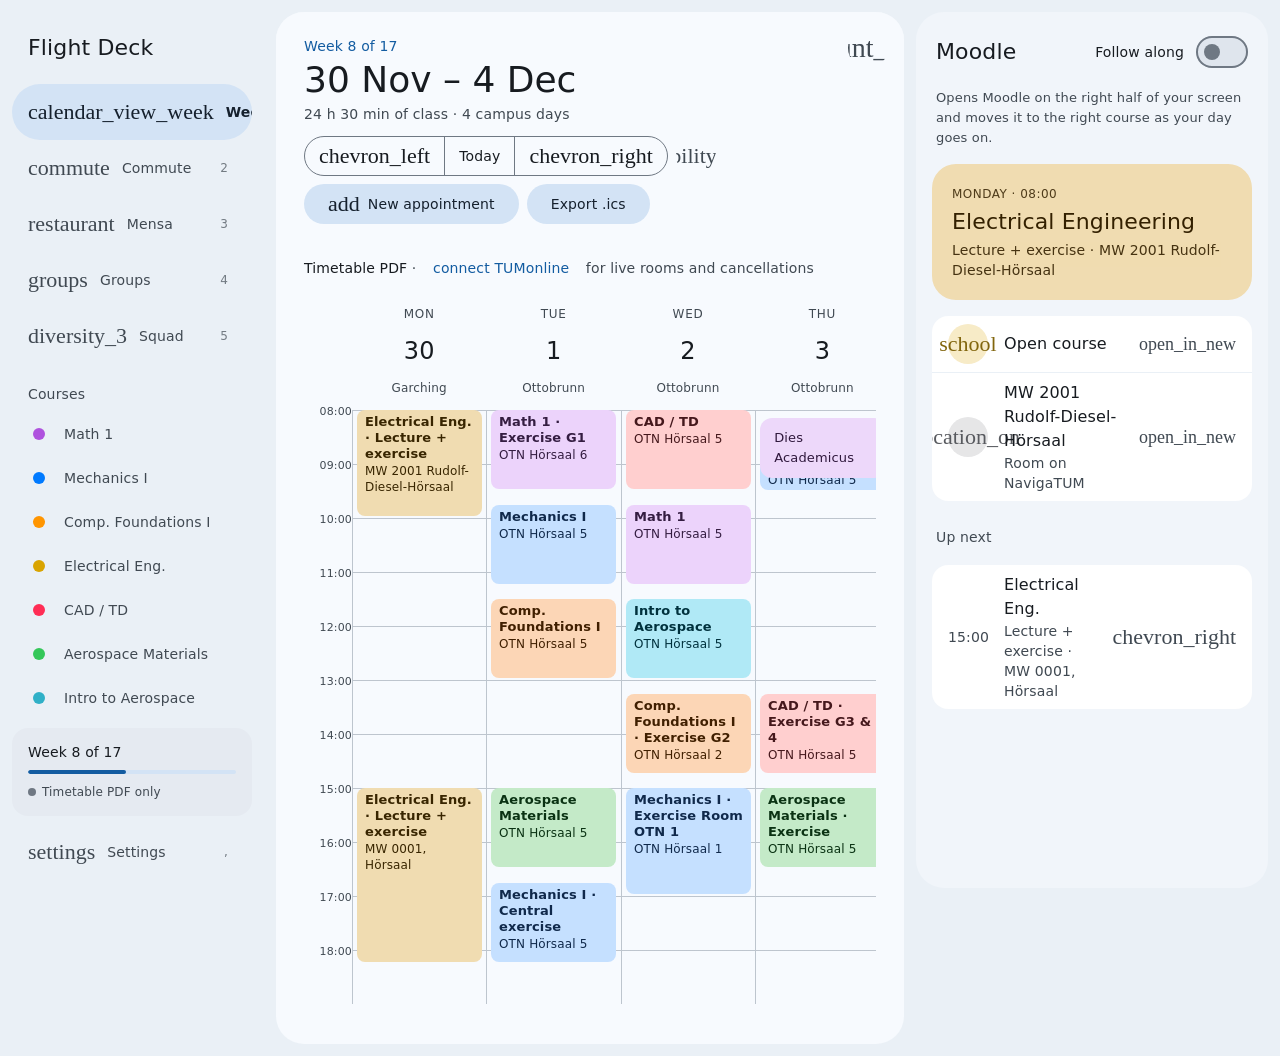
==== commit 9a697397: "Split Commute and Mensa out of Today; Week is the main page on desktop Today is now only the day's c" ====
--- a/index.html
+++ b/index.html
@@ -24,10 +24,11 @@
     <nav class="sidebar" aria-label="Main">
       <div class="brand">Flight Deck</div>
       <div class="side-group">
-        <button type="button" class="side-item" data-view="today"><span class="msr" aria-hidden="true">today</span>Today<kbd>1</kbd></button>
-        <button type="button" class="side-item" data-view="week"><span class="msr" aria-hidden="true">calendar_view_week</span>Week<kbd>2</kbd></button>
-        <button type="button" class="side-item" data-view="groups"><span class="msr" aria-hidden="true">groups</span>Groups<kbd>3</kbd></button>
-        <button type="button" class="side-item" data-view="squad"><span class="msr" aria-hidden="true">diversity_3</span>Squad<kbd>4</kbd></button>
+        <button type="button" class="side-item" data-view="week"><span class="msr" aria-hidden="true">calendar_view_week</span>Week<kbd>1</kbd></button>
+        <button type="button" class="side-item" data-view="commute"><span class="msr" aria-hidden="true">commute</span>Commute<kbd>2</kbd></button>
+        <button type="button" class="side-item" data-view="mensa"><span class="msr" aria-hidden="true">restaurant</span>Mensa<kbd>3</kbd></button>
+        <button type="button" class="side-item" data-view="groups"><span class="msr" aria-hidden="true">groups</span>Groups<kbd>4</kbd></button>
+        <button type="button" class="side-item" data-view="squad"><span class="msr" aria-hidden="true">diversity_3</span>Squad<kbd>5</kbd></button>
       </div>
       <div class="side-group">
         <span class="side-label">Courses</span>
@@ -58,6 +59,8 @@
   <nav class="tabbar" aria-label="Views">
     <button type="button" data-view="today"><span class="pill"><span class="msr" aria-hidden="true">today</span></span>Today</button>
     <button type="button" data-view="week"><span class="pill"><span class="msr" aria-hidden="true">calendar_view_week</span></span>Week</button>
+    <button type="button" data-view="commute"><span class="pill"><span class="msr" aria-hidden="true">commute</span></span>Commute</button>
+    <button type="button" data-view="mensa"><span class="pill"><span class="msr" aria-hidden="true">restaurant</span></span>Mensa</button>
     <button type="button" data-view="groups"><span class="pill"><span class="msr" aria-hidden="true">groups</span></span>Groups</button>
     <button type="button" data-view="squad"><span class="pill"><span class="msr" aria-hidden="true">diversity_3</span></span>Squad</button>
     <button type="button" data-open-settings><span class="pill"><span class="msr" aria-hidden="true">settings</span></span>Settings</button>
--- a/css/style.css
+++ b/css/style.css
@@ -365,7 +365,7 @@
 .empty { color: var(--md-on-surface-variant); padding: 32px 4px; text-align: center; }
 
 /* ================= TODAY ================= */
-.today { display: grid; grid-template-columns: minmax(280px, 330px) minmax(0, 1fr); gap: 24px; align-items: start; }
+.today { max-width: 720px; }
 .day-col { display: flex; flex-direction: column; gap: 8px; padding: 16px 16px 20px 8px; border-radius: 24px; background: var(--md-surface-low); }
 .day-col h2, .travel h2 { margin: 0; font-size: 22px; line-height: 28px; font-weight: 400; }
 .col-head { display: flex; align-items: center; gap: 8px; padding: 0 0 8px 12px; }
@@ -402,7 +402,8 @@
 .now-line::before { content: ''; position: absolute; left: -5px; top: -5px; width: 12px; height: 12px; border-radius: 50%; background: var(--md-error); }
 .closure { padding: 10px 14px; border-radius: 12px; background: var(--md-tertiary-container); color: var(--md-on-tertiary-container); font-size: 13px; }
 
-.travel { display: flex; flex-direction: column; gap: 20px; min-width: 0; }
+/* ================= COMMUTE, MENSA ================= */
+.travel { display: flex; flex-direction: column; gap: 20px; min-width: 0; max-width: 860px; }
 /* The commute, board and lunch slots each hold several sections: space them the same way */
 .travel > div, .travel .stale { display: flex; flex-direction: column; gap: 20px; }
 .travel > div:empty { display: none; }
@@ -541,9 +542,6 @@
   .app, .app.no-inspector { grid-template-columns: 240px minmax(0, 1fr); }
   .inspector { grid-column: 2; position: static; height: auto; }
 }
-@media (max-width: 900px) {
-  .today { grid-template-columns: minmax(0, 1fr); }
-}
 @media (max-width: 760px) {
   body { background: var(--md-surface); }
   .app, .app.no-inspector { grid-template-columns: minmax(0, 1fr); padding: 0 0 88px; gap: 0; }
@@ -557,13 +555,13 @@
   .day-col { padding: 12px 12px 16px 4px; }
   .leave-time { font-size: 45px; line-height: 52px; }
   .tabbar {
-    display: grid; grid-template-columns: repeat(5, minmax(0, 1fr));
+    display: grid; grid-template-columns: repeat(7, minmax(0, 1fr));
     position: fixed; left: 0; right: 0; bottom: 0; z-index: 20;
     padding: 12px 0 calc(16px + env(safe-area-inset-bottom));
     background: var(--md-surface-container);
   }
-  .tabbar button { border: 0; background: transparent; color: var(--md-on-surface-variant); font-size: 12px; font-weight: 500; display: flex; flex-direction: column; align-items: center; gap: 4px; min-height: 56px; }
-  .tabbar .pill { width: 64px; height: 32px; border-radius: 16px; display: inline-flex; align-items: center; justify-content: center; }
+  .tabbar button { border: 0; background: transparent; color: var(--md-on-surface-variant); font-size: 11px; font-weight: 500; display: flex; flex-direction: column; align-items: center; gap: 4px; min-height: 56px; min-width: 0; padding: 0; }
+  .tabbar .pill { width: min(48px, 100%); height: 32px; border-radius: 16px; display: inline-flex; align-items: center; justify-content: center; }
   .tabbar button[aria-current="page"] { color: var(--md-on-surface); font-weight: 600; }
   .tabbar button[aria-current="page"] .pill { background: var(--md-secondary-container); color: var(--md-on-secondary-container); }
   .sheet { width: 100vw; max-width: 100vw; max-height: 92vh; margin: auto 0 0; border-radius: 28px 28px 0 0; background: var(--md-surface-low); }
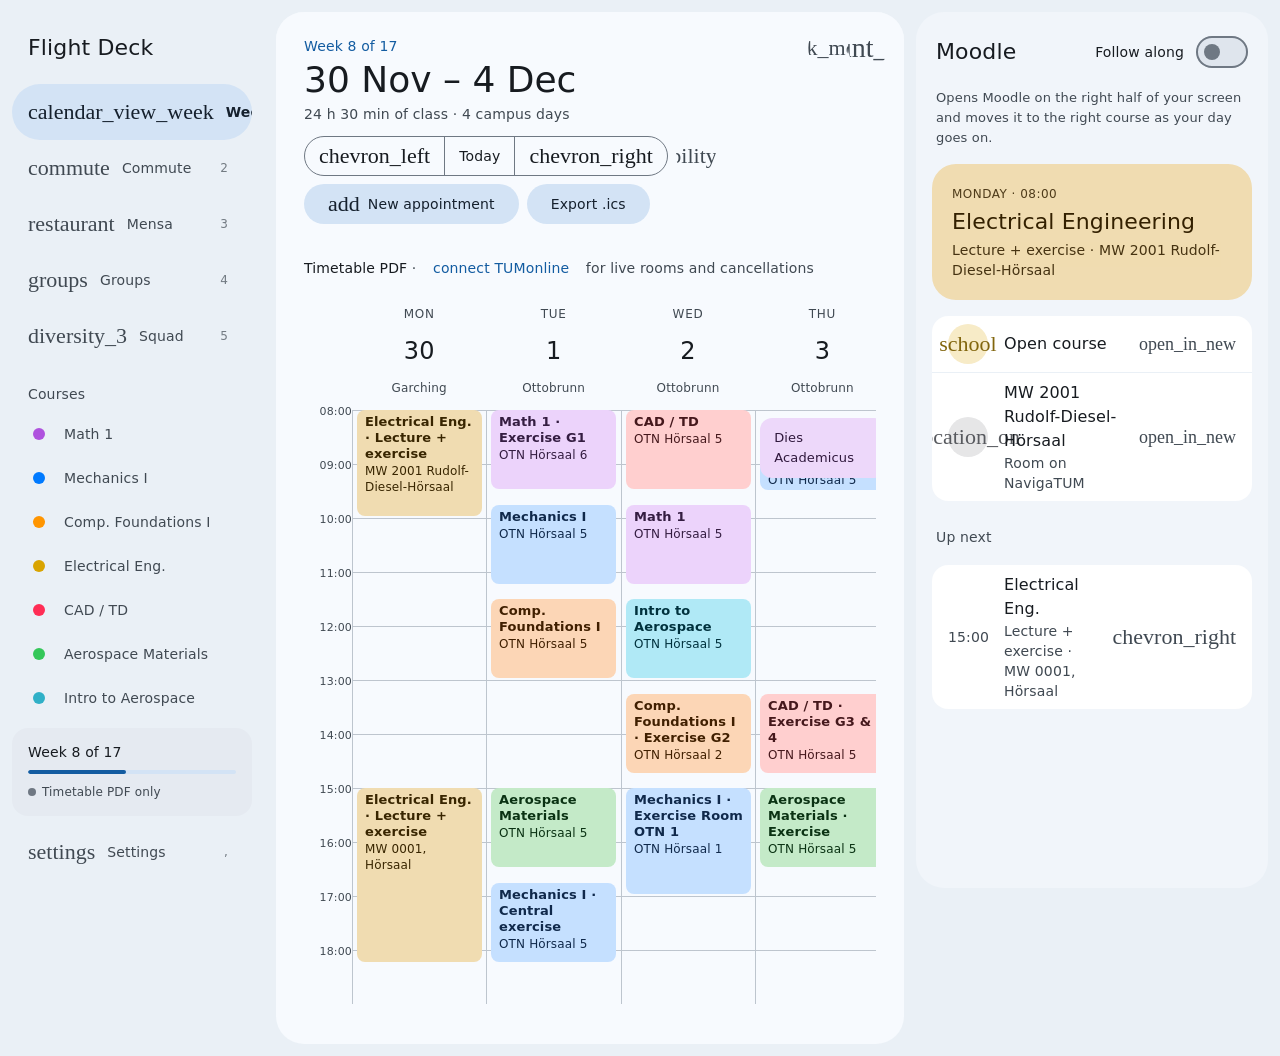
==== commit 65b4d397: "Light/dark toggle and TUMonline login in a pop-up The sun/moon next to the account icon overrides th" ====
--- a/index.html
+++ b/index.html
@@ -3,8 +3,7 @@
 <head>
   <meta charset="UTF-8">
   <meta name="viewport" content="width=device-width, initial-scale=1.0, viewport-fit=cover">
-  <meta name="theme-color" content="#EDEDF4" media="(prefers-color-scheme: light)">
-  <meta name="theme-color" content="#1D2024" media="(prefers-color-scheme: dark)">
+  <meta name="theme-color" content="#EDEDF4">
   <title>Flight Deck · TUM Aerospace</title>
   <meta name="description" content="Unofficial, student-made schedule for TUM Aerospace 1st semester: TUMonline sync, live commute, Mensa and Moodle. Not affiliated with or endorsed by the Technical University of Munich.">
   <link rel="manifest" href="manifest.webmanifest">
@@ -48,7 +47,10 @@
           <span class="subtitle" id="subtitle"></span>
         </div>
         <div class="toolbar-actions" id="toolbarActions"></div>
-        <button type="button" class="icon-btn account-btn" data-open-account aria-label="Account" title="Account"><span class="msr" aria-hidden="true">account_circle</span></button>
+        <div class="toolbar-corner">
+          <button type="button" class="icon-btn" id="themeBtn" data-toggle-theme><span class="msr" aria-hidden="true"></span></button>
+          <button type="button" class="icon-btn account-btn" data-open-account aria-label="Account" title="Account"><span class="msr" aria-hidden="true">account_circle</span></button>
+        </div>
       </header>
       <div id="view" class="view"></div>
     </main>
--- a/css/style.css
+++ b/css/style.css
@@ -69,64 +69,62 @@
   }
 }
 
-@media (prefers-color-scheme: dark) {
-  :root {
-    --md-primary: #A5C8FF;
-    --md-on-primary: #00315E;
-    --md-primary-container: #124782;
-    --md-on-primary-container: #D4E3FF;
-    --md-secondary-container: #3D4758;
-    --md-on-secondary-container: #D9E3F8;
-    --md-tertiary-container: #573E60;
-    --md-on-tertiary-container: #F6DAFF;
-    --md-surface: #111318;
-    --md-surface-lowest: #0C0E13;
-    --md-surface-low: #191C20;
-    --md-surface-container: #1D2024;
-    --md-surface-high: #282A2F;
-    --md-surface-highest: #33353A;
-    --md-on-surface: #E2E2E9;
-    --md-on-surface-variant: #C3C6CF;
-    --md-outline: #8D9199;
-    --md-outline-variant: #43474E;
-    --md-inverse-surface: #E2E2E9;
-    --md-inverse-on-surface: #2E3036;
-    --md-inverse-primary: #2F5F98;
-    --md-error: #FFB4AB;
-    --md-error-container: #93000A;
-    --md-on-error-container: #FFDAD6;
-    --md-success: #8BD89C;
-    --md-success-container: #005228;
-    --md-on-success-container: #A6F5B6;
-    --md-warn-container: #643F00;
-    --md-on-warn-container: #FFDDB4;
-    --elev-1: 0 1px 3px 1px rgba(0, 0, 0, 0.15), 0 1px 2px rgba(0, 0, 0, 0.3);
-    color-scheme: dark;
-  }
-  @supports (color: oklch(from red l c h)) {
-    :root {
-      --md-primary: oklch(from var(--seed) 0.81 0.10 h);
-      --md-on-primary: oklch(from var(--seed) 0.30 0.09 h);
-      --md-primary-container: oklch(from var(--seed) 0.38 0.10 h);
-      --md-on-primary-container: oklch(from var(--seed) 0.92 0.04 h);
-      --md-secondary-container: oklch(from var(--seed) 0.37 0.03 h);
-      --md-on-secondary-container: oklch(from var(--seed) 0.91 0.025 h);
-      --md-tertiary-container: oklch(from var(--seed) 0.38 0.06 calc(h + 60));
-      --md-on-tertiary-container: oklch(from var(--seed) 0.92 0.04 calc(h + 60));
-      --md-surface: oklch(from var(--seed) 0.17 0.008 h);
-      --md-surface-lowest: oklch(from var(--seed) 0.14 0.006 h);
-      --md-surface-low: oklch(from var(--seed) 0.20 0.009 h);
-      --md-surface-container: oklch(from var(--seed) 0.22 0.01 h);
-      --md-surface-high: oklch(from var(--seed) 0.26 0.011 h);
-      --md-surface-highest: oklch(from var(--seed) 0.30 0.012 h);
-      --md-on-surface: oklch(from var(--seed) 0.92 0.008 h);
-      --md-on-surface-variant: oklch(from var(--seed) 0.81 0.016 h);
-      --md-outline: oklch(from var(--seed) 0.64 0.018 h);
-      --md-outline-variant: oklch(from var(--seed) 0.40 0.016 h);
-      --md-inverse-surface: oklch(from var(--seed) 0.92 0.008 h);
-      --md-inverse-on-surface: oklch(from var(--seed) 0.30 0.012 h);
-      --md-inverse-primary: oklch(from var(--seed) 0.47 0.13 h);
-    }
+:root[data-theme="dark"] {
+  --md-primary: #A5C8FF;
+  --md-on-primary: #00315E;
+  --md-primary-container: #124782;
+  --md-on-primary-container: #D4E3FF;
+  --md-secondary-container: #3D4758;
+  --md-on-secondary-container: #D9E3F8;
+  --md-tertiary-container: #573E60;
+  --md-on-tertiary-container: #F6DAFF;
+  --md-surface: #111318;
+  --md-surface-lowest: #0C0E13;
+  --md-surface-low: #191C20;
+  --md-surface-container: #1D2024;
+  --md-surface-high: #282A2F;
+  --md-surface-highest: #33353A;
+  --md-on-surface: #E2E2E9;
+  --md-on-surface-variant: #C3C6CF;
+  --md-outline: #8D9199;
+  --md-outline-variant: #43474E;
+  --md-inverse-surface: #E2E2E9;
+  --md-inverse-on-surface: #2E3036;
+  --md-inverse-primary: #2F5F98;
+  --md-error: #FFB4AB;
+  --md-error-container: #93000A;
+  --md-on-error-container: #FFDAD6;
+  --md-success: #8BD89C;
+  --md-success-container: #005228;
+  --md-on-success-container: #A6F5B6;
+  --md-warn-container: #643F00;
+  --md-on-warn-container: #FFDDB4;
+  --elev-1: 0 1px 3px 1px rgba(0, 0, 0, 0.15), 0 1px 2px rgba(0, 0, 0, 0.3);
+  color-scheme: dark;
+}
+@supports (color: oklch(from red l c h)) {
+  :root[data-theme="dark"] {
+    --md-primary: oklch(from var(--seed) 0.81 0.10 h);
+    --md-on-primary: oklch(from var(--seed) 0.30 0.09 h);
+    --md-primary-container: oklch(from var(--seed) 0.38 0.10 h);
+    --md-on-primary-container: oklch(from var(--seed) 0.92 0.04 h);
+    --md-secondary-container: oklch(from var(--seed) 0.37 0.03 h);
+    --md-on-secondary-container: oklch(from var(--seed) 0.91 0.025 h);
+    --md-tertiary-container: oklch(from var(--seed) 0.38 0.06 calc(h + 60));
+    --md-on-tertiary-container: oklch(from var(--seed) 0.92 0.04 calc(h + 60));
+    --md-surface: oklch(from var(--seed) 0.17 0.008 h);
+    --md-surface-lowest: oklch(from var(--seed) 0.14 0.006 h);
+    --md-surface-low: oklch(from var(--seed) 0.20 0.009 h);
+    --md-surface-container: oklch(from var(--seed) 0.22 0.01 h);
+    --md-surface-high: oklch(from var(--seed) 0.26 0.011 h);
+    --md-surface-highest: oklch(from var(--seed) 0.30 0.012 h);
+    --md-on-surface: oklch(from var(--seed) 0.92 0.008 h);
+    --md-on-surface-variant: oklch(from var(--seed) 0.81 0.016 h);
+    --md-outline: oklch(from var(--seed) 0.64 0.018 h);
+    --md-outline-variant: oklch(from var(--seed) 0.40 0.016 h);
+    --md-inverse-surface: oklch(from var(--seed) 0.92 0.008 h);
+    --md-inverse-on-surface: oklch(from var(--seed) 0.30 0.012 h);
+    --md-inverse-primary: oklch(from var(--seed) 0.47 0.13 h);
   }
 }
 
@@ -219,10 +217,10 @@
 .toolbar {
   position: sticky; top: 0; z-index: 5;
   display: flex; flex-wrap: wrap; align-items: flex-end; justify-content: space-between; gap: 12px;
-  padding: 24px 68px 16px 28px;
+  padding: 24px 108px 16px 28px;
   background: var(--md-surface);
 }
-.toolbar .account-btn { position: absolute; top: 16px; right: 16px; }
+.toolbar-corner { position: absolute; top: 16px; right: 16px; display: flex; align-items: center; }
 .account-btn .msr { font-size: 28px; }
 .title-block { display: flex; flex-direction: column; gap: 2px; min-width: 0; }
 .eyebrow { font-size: 14px; font-weight: 500; color: var(--md-primary); letter-spacing: 0.01em; }
@@ -386,9 +384,7 @@
 }
 @supports (color: oklch(from red l c h)) {
   .ev { background: oklch(from var(--c) 0.90 0.06 h); color: oklch(from var(--c) 0.28 0.07 h); }
-  @media (prefers-color-scheme: dark) {
-    .ev { background: oklch(from var(--c) 0.34 0.07 h); color: oklch(from var(--c) 0.92 0.04 h); }
-  }
+  :where([data-theme="dark"]) .ev { background: oklch(from var(--c) 0.34 0.07 h); color: oklch(from var(--c) 0.92 0.04 h); }
 }
 .ev b { font-weight: 600; font-size: 13px; }
 .ev.now { background: var(--c); color: #FFFFFF; box-shadow: var(--elev-1); }
@@ -458,7 +454,7 @@
 .course-card { border-radius: 24px; padding: 20px; display: flex; flex-direction: column; gap: 4px; background: color-mix(in srgb, var(--c) 26%, var(--md-surface-lowest)); color: color-mix(in srgb, var(--c) 35%, var(--md-on-surface)); }
 @supports (color: oklch(from red l c h)) {
   .course-card { background: oklch(from var(--c) 0.90 0.06 h); color: oklch(from var(--c) 0.26 0.07 h); }
-  @media (prefers-color-scheme: dark) { .course-card { background: oklch(from var(--c) 0.33 0.07 h); color: oklch(from var(--c) 0.92 0.04 h); } }
+  :where([data-theme="dark"]) .course-card { background: oklch(from var(--c) 0.33 0.07 h); color: oklch(from var(--c) 0.92 0.04 h); }
 }
 .course-card .when { font-size: 12px; font-weight: 500; letter-spacing: 0.04em; text-transform: uppercase; opacity: 0.85; }
 .course-card .name { font-size: 22px; line-height: 28px; }
@@ -548,8 +544,8 @@
   .sidebar { display: none; }
   .main { border-radius: 0; overflow: visible; min-height: 0; }
   .inspector { grid-column: 1; margin: 0 8px; border-radius: 28px; }
-  .toolbar { padding: 16px 60px 12px 16px; }
-  .toolbar .account-btn { top: 8px; right: 8px; }
+  .toolbar { padding: 16px 100px 12px 16px; }
+  .toolbar-corner { top: 8px; right: 8px; }
   .toolbar h1 { font-size: 28px; line-height: 36px; }
   .view { padding: 4px 12px 24px; }
   .day-col { padding: 12px 12px 16px 4px; }
@@ -704,7 +700,7 @@
 
 @media print {
   body { background: #FFFFFF; }
-  .sidebar, .inspector, .tabbar, .toolbar-actions, .account-btn { display: none !important; }
+  .sidebar, .inspector, .tabbar, .toolbar-actions, .toolbar-corner { display: none !important; }
   .app, .app.no-inspector { display: block; padding: 0; }
   .toolbar { position: static; }
 }
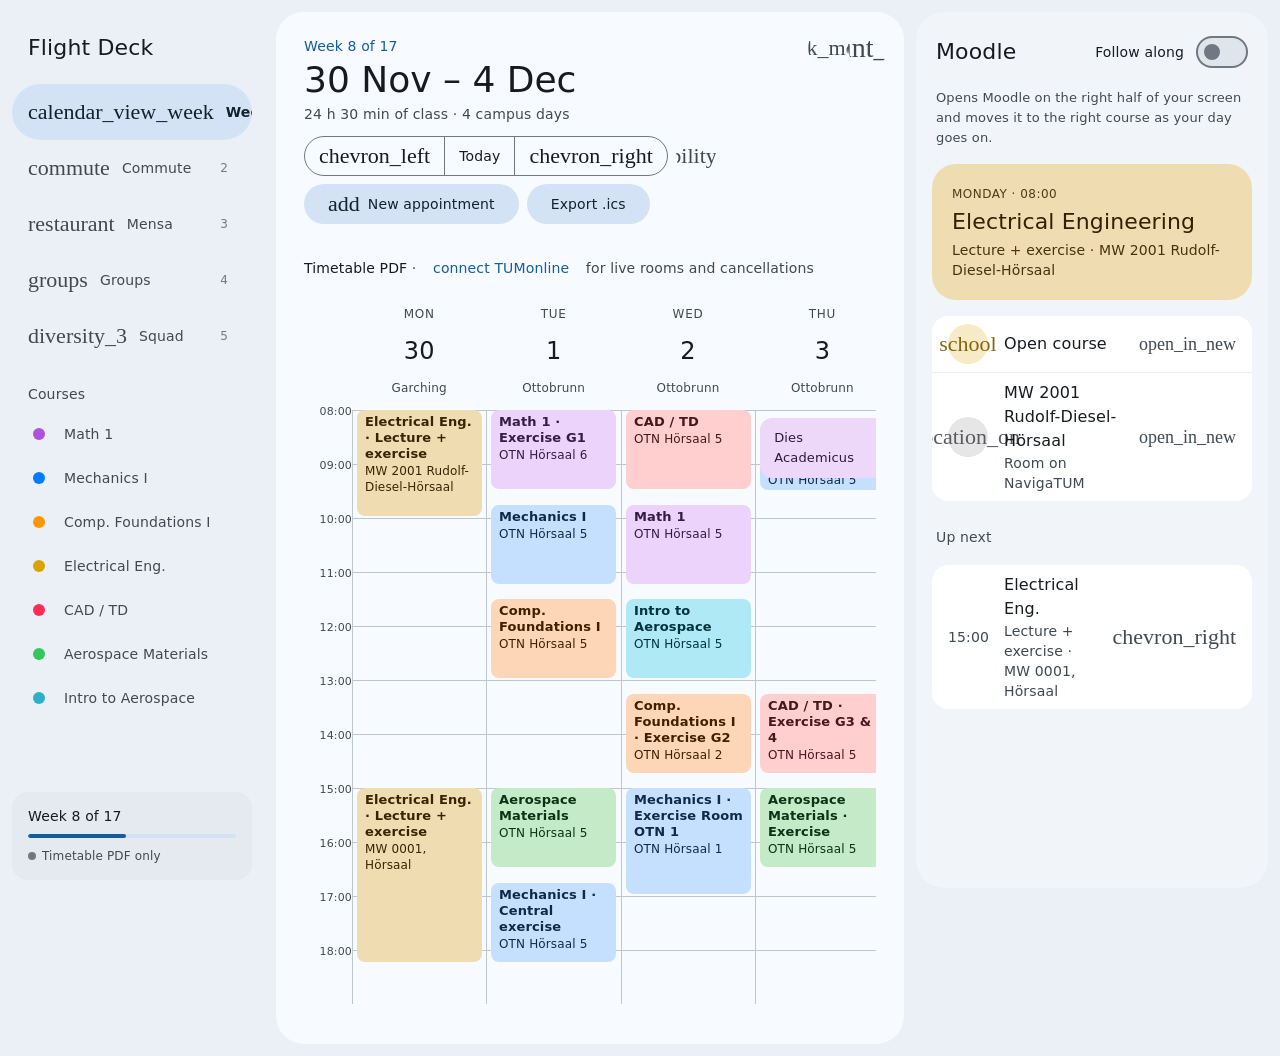
==== commit 664fd542: "Merge Settings into the Account sheet; Squad links without a name no longer duplicate The account ic" ====
--- a/index.html
+++ b/index.html
@@ -35,7 +35,6 @@
       </div>
       <div class="side-foot">
         <div id="weekProgress"></div>
-        <button type="button" class="side-item" data-open-settings><span class="msr" aria-hidden="true">settings</span>Settings<kbd>,</kbd></button>
       </div>
     </nav>
 
@@ -49,7 +48,7 @@
         <div class="toolbar-actions" id="toolbarActions"></div>
         <div class="toolbar-corner">
           <button type="button" class="icon-btn" id="themeBtn" data-toggle-theme><span class="msr" aria-hidden="true"></span></button>
-          <button type="button" class="icon-btn account-btn" data-open-account aria-label="Account" title="Account"><span class="msr" aria-hidden="true">account_circle</span></button>
+          <button type="button" class="icon-btn account-btn" data-open-account aria-label="Account and settings" title="Account and settings"><span class="msr" aria-hidden="true">account_circle</span></button>
         </div>
       </header>
       <div id="view" class="view"></div>
@@ -65,7 +64,6 @@
     <button type="button" data-view="mensa"><span class="pill"><span class="msr" aria-hidden="true">restaurant</span></span>Mensa</button>
     <button type="button" data-view="groups"><span class="pill"><span class="msr" aria-hidden="true">groups</span></span>Groups</button>
     <button type="button" data-view="squad"><span class="pill"><span class="msr" aria-hidden="true">diversity_3</span></span>Squad</button>
-    <button type="button" data-open-settings><span class="pill"><span class="msr" aria-hidden="true">settings</span></span>Settings</button>
   </nav>
 
   <dialog class="sheet" id="sheet" aria-labelledby="sheetTitle">
--- a/css/style.css
+++ b/css/style.css
@@ -1,5 +1,5 @@
 /* Flight Deck · Material You.
-   Navigation drawer | main pane (day plan + travel, or week/groups/squad) | Moodle pane.
+   Navigation drawer | main pane (day plan, week, commute, mensa, groups or squad) | Moodle pane.
    Every colour role is derived from one seed colour (--seed), so changing it re-tints the app. */
 
 :root {
@@ -551,13 +551,13 @@
   .day-col { padding: 12px 12px 16px 4px; }
   .leave-time { font-size: 45px; line-height: 52px; }
   .tabbar {
-    display: grid; grid-template-columns: repeat(7, minmax(0, 1fr));
+    display: grid; grid-template-columns: repeat(6, minmax(0, 1fr));
     position: fixed; left: 0; right: 0; bottom: 0; z-index: 20;
     padding: 12px 0 calc(16px + env(safe-area-inset-bottom));
     background: var(--md-surface-container);
   }
-  .tabbar button { border: 0; background: transparent; color: var(--md-on-surface-variant); font-size: 11px; font-weight: 500; display: flex; flex-direction: column; align-items: center; gap: 4px; min-height: 56px; min-width: 0; padding: 0; }
-  .tabbar .pill { width: min(48px, 100%); height: 32px; border-radius: 16px; display: inline-flex; align-items: center; justify-content: center; }
+  .tabbar button { border: 0; background: transparent; color: var(--md-on-surface-variant); font-size: 12px; font-weight: 500; display: flex; flex-direction: column; align-items: center; gap: 4px; min-height: 56px; min-width: 0; padding: 0; }
+  .tabbar .pill { width: min(56px, 100%); height: 32px; border-radius: 16px; display: inline-flex; align-items: center; justify-content: center; }
   .tabbar button[aria-current="page"] { color: var(--md-on-surface); font-weight: 600; }
   .tabbar button[aria-current="page"] .pill { background: var(--md-secondary-container); color: var(--md-on-secondary-container); }
   .sheet { width: 100vw; max-width: 100vw; max-height: 92vh; margin: auto 0 0; border-radius: 28px 28px 0 0; background: var(--md-surface-low); }
